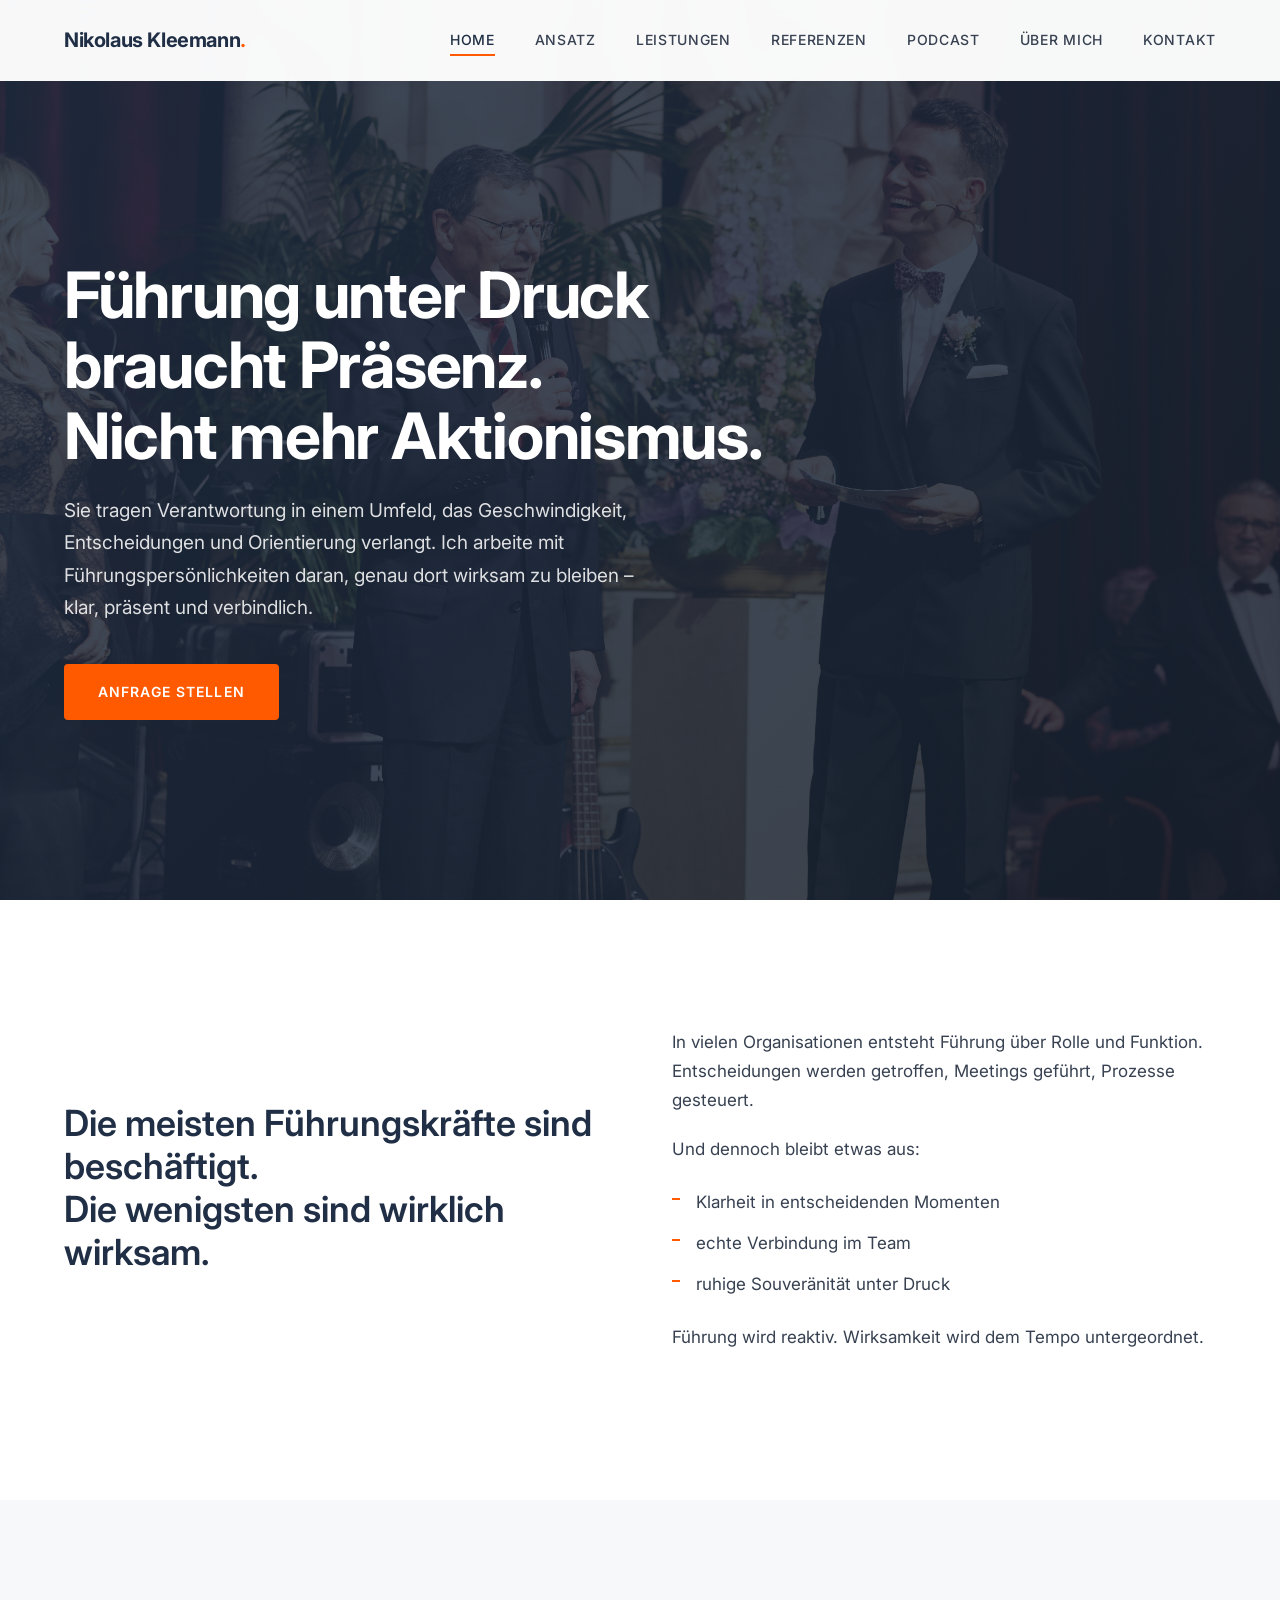
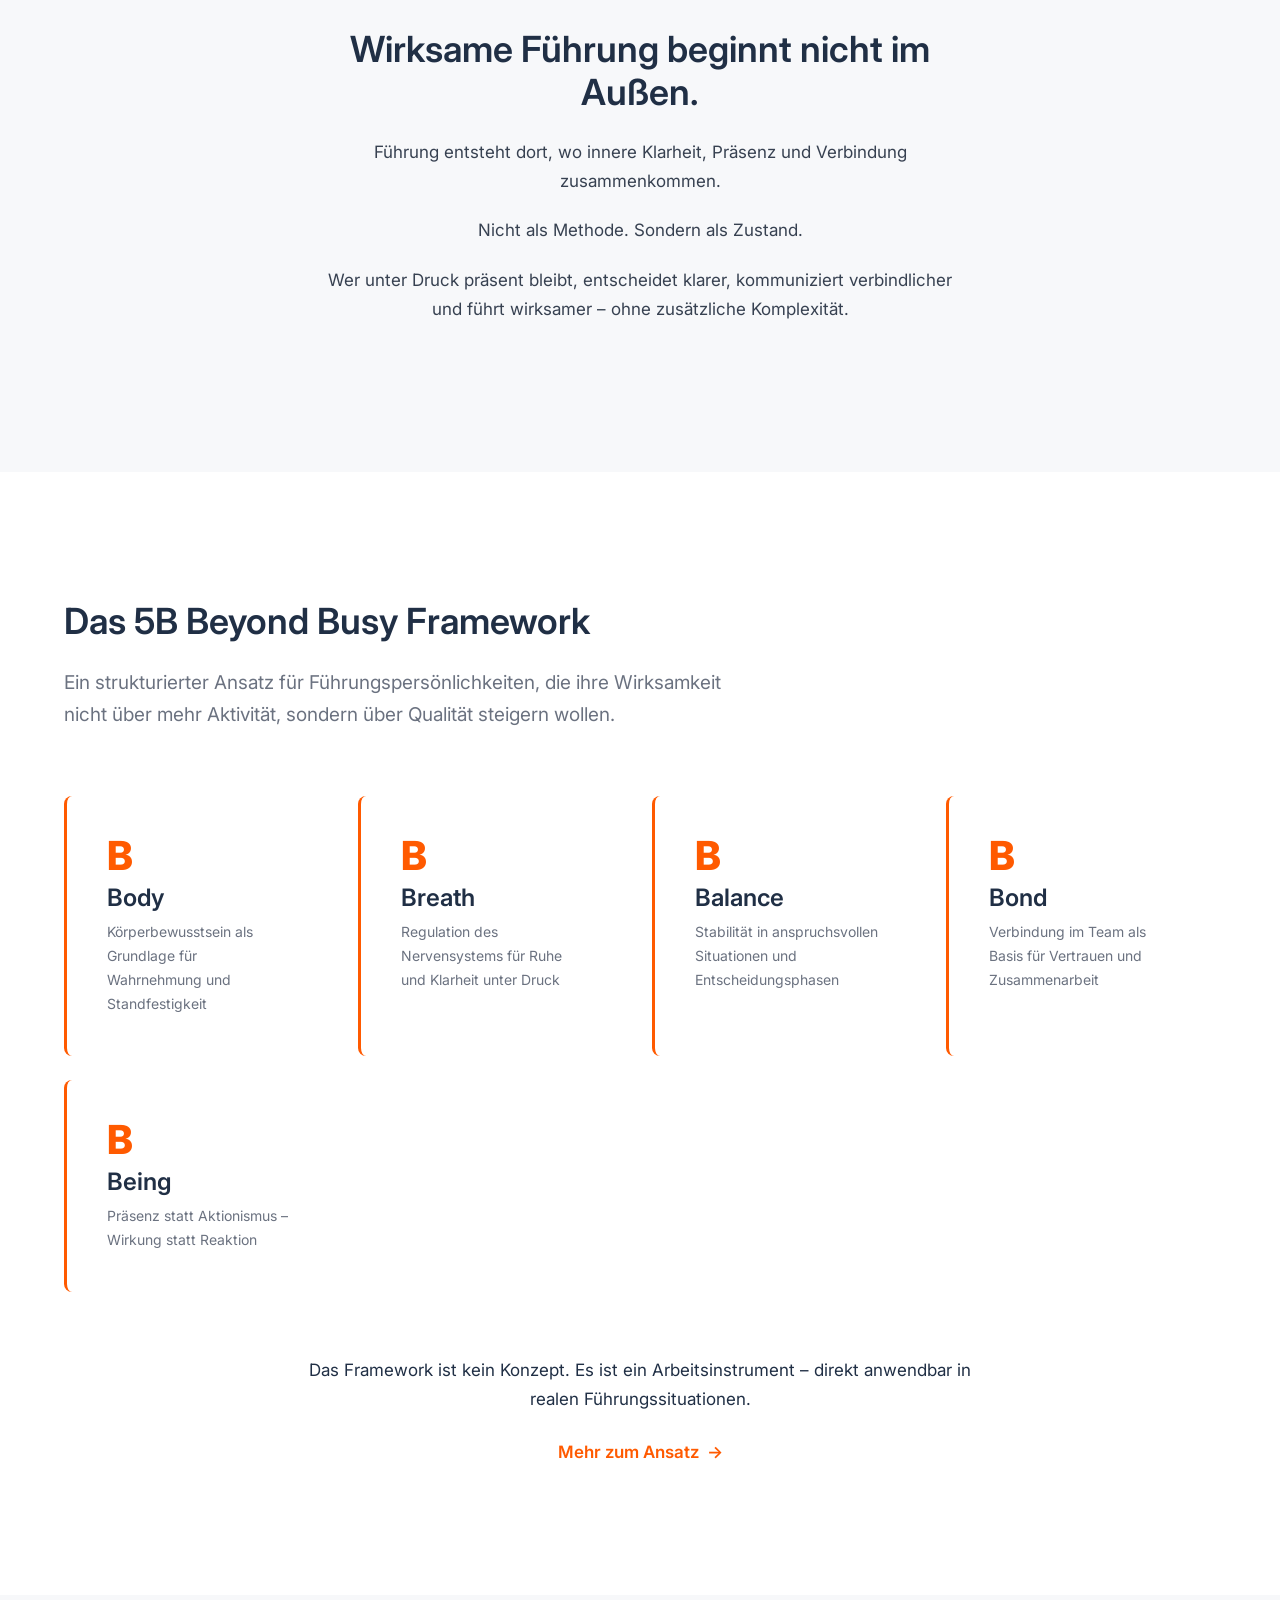
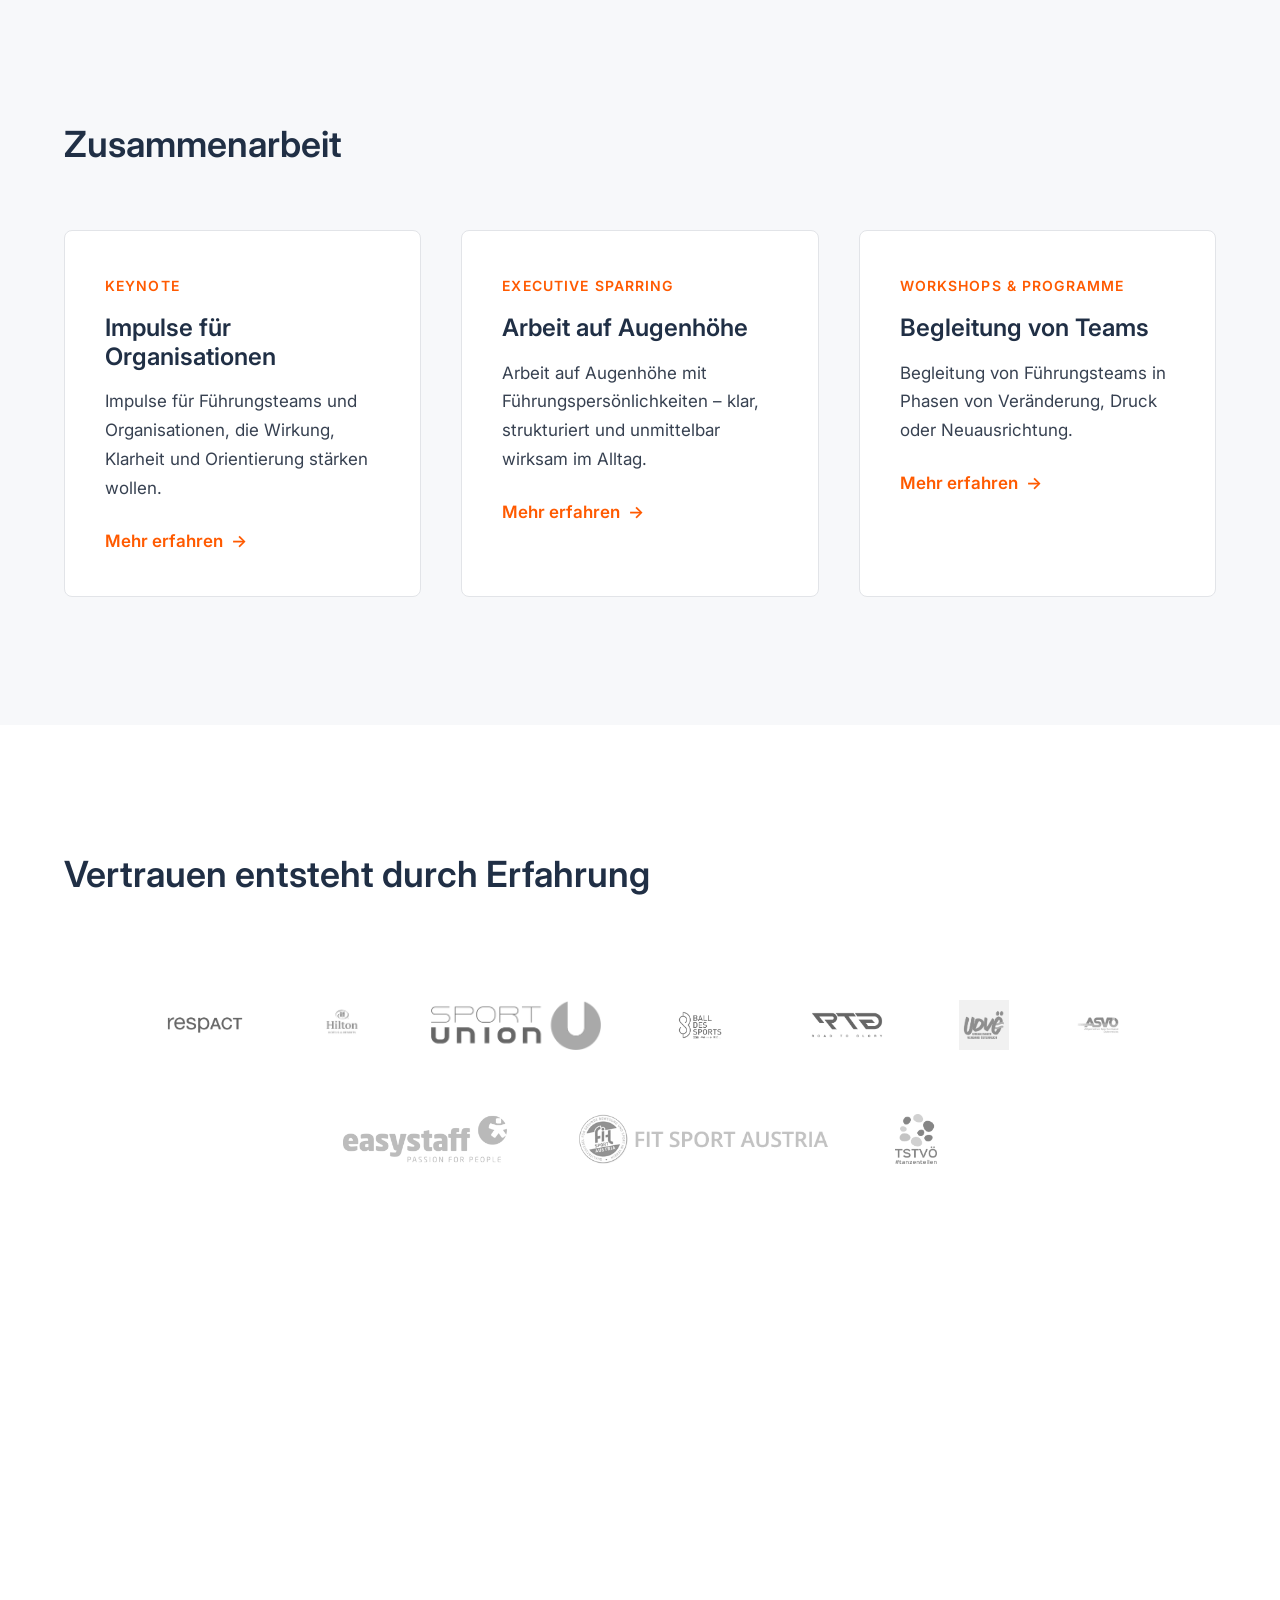
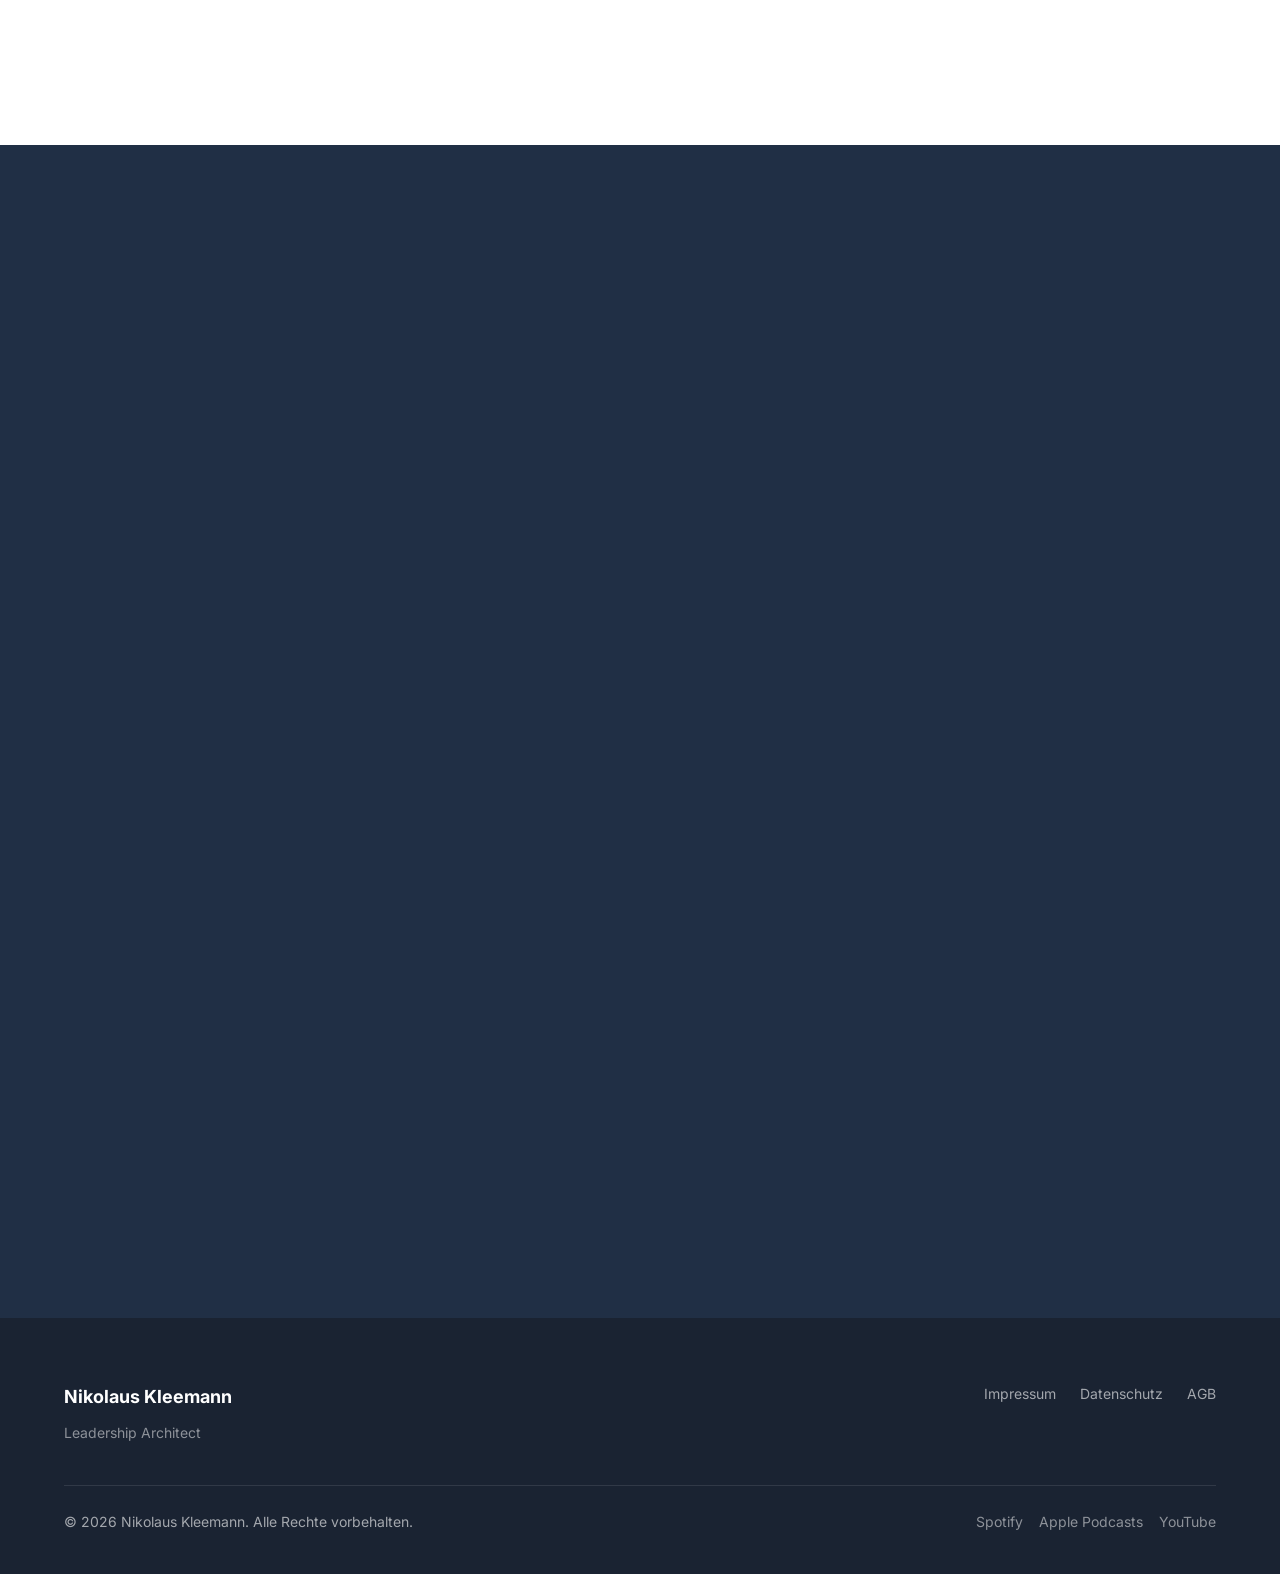
==== index.html @ 8e3efeae "Initial commit: Nikolaus Kleemann Leadership Architect website Static website with 10 pages: Home, A" ====
<!DOCTYPE html>
<html lang="de">
<head>
  <meta charset="UTF-8">
  <meta name="viewport" content="width=device-width, initial-scale=1.0">
  <title>Nikolaus Kleemann | Leadership Architect</title>
  <meta name="description" content="Führung unter Druck braucht Präsenz. Nikolaus Kleemann arbeitet mit Führungspersönlichkeiten an Klarheit, Präsenz und Verbindung.">
  <link rel="icon" type="image/png" href="img/favicon.png">
  <link rel="preconnect" href="https://fonts.googleapis.com">
  <link rel="preconnect" href="https://fonts.gstatic.com" crossorigin>
  <link href="https://fonts.googleapis.com/css2?family=Inter:wght@400;500;600;700;800&display=swap" rel="stylesheet">
  <link rel="stylesheet" href="css/style.css">
</head>
<body>

  <header class="site-header" id="header">
    <div class="header-inner">
      <a href="index.html" class="site-logo">Nikolaus Kleemann<span>.</span></a>
      <nav class="main-nav" id="mainNav">
        <a href="index.html" class="active">Home</a>
        <a href="pages/ansatz.html">Ansatz</a>
        <a href="pages/leistungen.html">Leistungen</a>
        <a href="pages/referenzen.html">Referenzen</a>
        <a href="pages/podcast.html">Podcast</a>
        <a href="pages/ueber-mich.html">Über mich</a>
        <a href="pages/kontakt.html">Kontakt</a>
      </nav>
      <button class="menu-toggle" id="menuToggle" aria-label="Menü">
        <span></span><span></span><span></span>
      </button>
    </div>
  </header>

  <!-- HERO -->
  <section class="hero hero--home" style="background: linear-gradient(135deg, #202f45 0%, #1a2332 100%); position: relative;">
    <div style="position: absolute; inset: 0; background: url('img/photos/speaker-1.jpg') center/cover no-repeat; opacity: 0.15;"></div>
    <div class="container" style="position: relative; z-index: 1;">
      <div class="hero__content fade-in">
        <h1 class="hero__headline">Führung unter Druck braucht Präsenz.<br>Nicht mehr Aktionismus.</h1>
        <p class="hero__subline">Sie tragen Verantwortung in einem Umfeld, das Geschwindigkeit, Entscheidungen und Orientierung verlangt. Ich arbeite mit Führungspersönlichkeiten daran, genau dort wirksam zu bleiben – klar, präsent und verbindlich.</p>
        <a href="pages/kontakt.html" class="btn btn--primary">Anfrage stellen</a>
      </div>
    </div>
  </section>

  <!-- REALITÄT VON FÜHRUNG -->
  <section class="section">
    <div class="container">
      <div class="two-col">
        <div class="fade-in">
          <h2 class="section__headline">Die meisten Führungskräfte sind beschäftigt.<br>Die wenigsten sind wirklich wirksam.</h2>
        </div>
        <div class="text-block fade-in">
          <p>In vielen Organisationen entsteht Führung über Rolle und Funktion. Entscheidungen werden getroffen, Meetings geführt, Prozesse gesteuert.</p>
          <p>Und dennoch bleibt etwas aus:</p>
          <ul class="highlight-list">
            <li>Klarheit in entscheidenden Momenten</li>
            <li>echte Verbindung im Team</li>
            <li>ruhige Souveränität unter Druck</li>
          </ul>
          <p>Führung wird reaktiv. Wirksamkeit wird dem Tempo untergeordnet.</p>
        </div>
      </div>
    </div>
  </section>

  <!-- PERSPEKTIVWECHSEL -->
  <section class="section section--light">
    <div class="container container--text" style="text-align: center;">
      <div class="fade-in">
        <h2 class="section__headline">Wirksame Führung beginnt nicht im Außen.</h2>
        <div class="text-block" style="margin: 0 auto;">
          <p>Führung entsteht dort, wo innere Klarheit, Präsenz und Verbindung zusammenkommen.</p>
          <p>Nicht als Methode. Sondern als Zustand.</p>
          <p>Wer unter Druck präsent bleibt, entscheidet klarer, kommuniziert verbindlicher und führt wirksamer – ohne zusätzliche Komplexität.</p>
        </div>
      </div>
    </div>
  </section>

  <!-- 5B FRAMEWORK -->
  <section class="section">
    <div class="container">
      <div class="section__header fade-in">
        <h2 class="section__headline">Das 5B Beyond Busy Framework</h2>
        <p class="section__subline">Ein strukturierter Ansatz für Führungspersönlichkeiten, die ihre Wirksamkeit nicht über mehr Aktivität, sondern über Qualität steigern wollen.</p>
      </div>
      <div class="framework-grid">
        <div class="framework-item fade-in">
          <div class="framework-item__letter">B</div>
          <h3 class="framework-item__title">Body</h3>
          <p class="framework-item__text">Körperbewusstsein als Grundlage für Wahrnehmung und Standfestigkeit</p>
        </div>
        <div class="framework-item fade-in">
          <div class="framework-item__letter">B</div>
          <h3 class="framework-item__title">Breath</h3>
          <p class="framework-item__text">Regulation des Nervensystems für Ruhe und Klarheit unter Druck</p>
        </div>
        <div class="framework-item fade-in">
          <div class="framework-item__letter">B</div>
          <h3 class="framework-item__title">Balance</h3>
          <p class="framework-item__text">Stabilität in anspruchsvollen Situationen und Entscheidungsphasen</p>
        </div>
        <div class="framework-item fade-in">
          <div class="framework-item__letter">B</div>
          <h3 class="framework-item__title">Bond</h3>
          <p class="framework-item__text">Verbindung im Team als Basis für Vertrauen und Zusammenarbeit</p>
        </div>
        <div class="framework-item fade-in">
          <div class="framework-item__letter">B</div>
          <h3 class="framework-item__title">Being</h3>
          <p class="framework-item__text">Präsenz statt Aktionismus – Wirkung statt Reaktion</p>
        </div>
      </div>
      <div class="fade-in" style="margin-top: var(--space-xl); text-align: center;">
        <p style="max-width: var(--max-width-text); margin: 0 auto var(--space-md);">Das Framework ist kein Konzept. Es ist ein Arbeitsinstrument – direkt anwendbar in realen Führungssituationen.</p>
        <a href="pages/ansatz.html" class="btn btn--text">Mehr zum Ansatz</a>
      </div>
    </div>
  </section>

  <!-- LEISTUNGEN -->
  <section class="section section--light">
    <div class="container">
      <div class="section__header fade-in">
        <h2 class="section__headline">Zusammenarbeit</h2>
      </div>
      <div class="card-grid">
        <div class="card fade-in">
          <span class="card__label">Keynote</span>
          <h3 class="card__title">Impulse für Organisationen</h3>
          <p class="card__text">Impulse für Führungsteams und Organisationen, die Wirkung, Klarheit und Orientierung stärken wollen.</p>
          <a href="pages/leistungen.html" class="btn btn--text">Mehr erfahren</a>
        </div>
        <div class="card fade-in">
          <span class="card__label">Executive Sparring</span>
          <h3 class="card__title">Arbeit auf Augenhöhe</h3>
          <p class="card__text">Arbeit auf Augenhöhe mit Führungspersönlichkeiten – klar, strukturiert und unmittelbar wirksam im Alltag.</p>
          <a href="pages/leistungen.html" class="btn btn--text">Mehr erfahren</a>
        </div>
        <div class="card fade-in">
          <span class="card__label">Workshops & Programme</span>
          <h3 class="card__title">Begleitung von Teams</h3>
          <p class="card__text">Begleitung von Führungsteams in Phasen von Veränderung, Druck oder Neuausrichtung.</p>
          <a href="pages/leistungen.html" class="btn btn--text">Mehr erfahren</a>
        </div>
      </div>
    </div>
  </section>

  <!-- REFERENZEN -->
  <section class="section">
    <div class="container">
      <div class="section__header fade-in">
        <h2 class="section__headline">Vertrauen entsteht durch Erfahrung</h2>
      </div>
      <div class="logo-grid fade-in" style="display: flex; flex-wrap: wrap; align-items: center; justify-content: center; gap: var(--space-xl); padding: var(--space-lg) 0;">
        <img src="img/logos/respact.png" alt="respACT" style="max-height: 50px; width: auto; filter: grayscale(100%) opacity(0.6); transition: all 0.3s ease;" onmouseover="this.style.filter='grayscale(0%) opacity(1)'" onmouseout="this.style.filter='grayscale(100%) opacity(0.6)'">
        <img src="img/logos/hilton.png" alt="Hilton Austria" style="max-height: 50px; width: auto; filter: grayscale(100%) opacity(0.6); transition: all 0.3s ease;" onmouseover="this.style.filter='grayscale(0%) opacity(1)'" onmouseout="this.style.filter='grayscale(100%) opacity(0.6)'">
        <img src="img/logos/sportunion.png" alt="Sportunion" style="max-height: 50px; width: auto; filter: grayscale(100%) opacity(0.6); transition: all 0.3s ease;" onmouseover="this.style.filter='grayscale(0%) opacity(1)'" onmouseout="this.style.filter='grayscale(100%) opacity(0.6)'">
        <img src="img/logos/balldessports.png" alt="Ball des Sports" style="max-height: 50px; width: auto; filter: grayscale(100%) opacity(0.6); transition: all 0.3s ease;" onmouseover="this.style.filter='grayscale(0%) opacity(1)'" onmouseout="this.style.filter='grayscale(100%) opacity(0.6)'">
        <img src="img/logos/rtg.png" alt="RTG" style="max-height: 50px; width: auto; filter: grayscale(100%) opacity(0.6); transition: all 0.3s ease;" onmouseover="this.style.filter='grayscale(0%) opacity(1)'" onmouseout="this.style.filter='grayscale(100%) opacity(0.6)'">
        <img src="img/logos/udvoe.png" alt="UDVÖ" style="max-height: 50px; width: auto; filter: grayscale(100%) opacity(0.6); transition: all 0.3s ease;" onmouseover="this.style.filter='grayscale(0%) opacity(1)'" onmouseout="this.style.filter='grayscale(100%) opacity(0.6)'">
        <img src="img/logos/asvoe.png" alt="ASVÖ" style="max-height: 50px; width: auto; filter: grayscale(100%) opacity(0.6); transition: all 0.3s ease;" onmouseover="this.style.filter='grayscale(0%) opacity(1)'" onmouseout="this.style.filter='grayscale(100%) opacity(0.6)'">
        <img src="img/logos/easystaff.png" alt="easystaff" style="max-height: 50px; width: auto; filter: grayscale(100%) opacity(0.6); transition: all 0.3s ease;" onmouseover="this.style.filter='grayscale(0%) opacity(1)'" onmouseout="this.style.filter='grayscale(100%) opacity(0.6)'">
        <img src="img/logos/fitsportaustria.png" alt="Fit Sport Austria" style="max-height: 50px; width: auto; filter: grayscale(100%) opacity(0.6); transition: all 0.3s ease;" onmouseover="this.style.filter='grayscale(0%) opacity(1)'" onmouseout="this.style.filter='grayscale(100%) opacity(0.6)'">
        <img src="img/logos/tstvoe.png" alt="TSTVÖ" style="max-height: 50px; width: auto; filter: grayscale(100%) opacity(0.6); transition: all 0.3s ease;" onmouseover="this.style.filter='grayscale(0%) opacity(1)'" onmouseout="this.style.filter='grayscale(100%) opacity(0.6)'">
      </div>
      <div class="testimonial fade-in" style="margin-top: var(--space-xl);">
        <p class="testimonial__quote">&bdquo;Hoch energetisierend, unterhaltsam und inhaltliche Tiefe in einem.&ldquo;</p>
        <p class="testimonial__author">Anna Horvath</p>
        <p class="testimonial__role">CEO, Austria's Young and Wild Event FlexCo</p>
      </div>
      <div style="text-align: center;" class="fade-in">
        <a href="pages/referenzen.html" class="btn btn--text">Alle Referenzen ansehen</a>
      </div>
    </div>
  </section>

  <!-- PODCAST -->
  <section class="section section--dark">
    <div class="container">
      <div class="two-col">
        <div class="fade-in">
          <h2 class="section__headline">Beyond Busy</h2>
          <div class="text-block">
            <p>Ein Podcast über Führung in anspruchsvollen Situationen.</p>
            <p>Über Klarheit unter Druck. Über Präsenz statt Reaktion. Und darüber, was Führung wirksam macht, wenn es darauf ankommt.</p>
          </div>
          <div class="btn-group">
            <a href="pages/podcast.html" class="btn btn--outline">Podcast anhören</a>
          </div>
        </div>
        <div class="fade-in">
          <div class="podcast-embed">
            <iframe style="border-radius:12px" src="https://open.spotify.com/embed/show/2nxd81wS1pFxsLzvrIv1yI?utm_source=generator&theme=0" width="100%" height="352" allowfullscreen allow="autoplay; clipboard-write; encrypted-media; fullscreen; picture-in-picture" loading="lazy"></iframe>
          </div>
        </div>
      </div>
    </div>
  </section>

  <!-- CTA -->
  <section class="cta-section">
    <div class="container fade-in">
      <h2>Lassen Sie uns sprechen.</h2>
      <p>Wenn Sie das Gefühl haben, dass Führung in Ihrem Umfeld mehr Klarheit, Präsenz und Verbindung braucht, dann lassen Sie uns in den Austausch gehen.</p>
      <div class="btn-group" style="justify-content: center;">
        <a href="pages/kontakt.html" class="btn btn--primary">Anfrage stellen</a>
        <a href="pages/kontakt.html" class="btn btn--outline">Erstgespräch vereinbaren</a>
      </div>
    </div>
  </section>

  <footer class="site-footer">
    <div class="container">
      <div class="footer-inner">
        <div>
          <div class="footer__brand">Nikolaus Kleemann</div>
          <p class="footer__tagline">Leadership Architect</p>
        </div>
        <div class="footer__links">
          <a href="pages/impressum.html">Impressum</a>
          <a href="pages/datenschutz.html">Datenschutz</a>
          <a href="pages/agb.html">AGB</a>
        </div>
      </div>
      <div class="footer__bottom">
        <span>&copy; 2026 Nikolaus Kleemann. Alle Rechte vorbehalten.</span>
        <div class="footer__social">
          <a href="https://open.spotify.com/show/2nxd81wS1pFxsLzvrIv1yI" target="_blank" rel="noopener">Spotify</a>
          <a href="https://podcasts.apple.com/at/podcast/beyond-busy/id1655949628" target="_blank" rel="noopener">Apple Podcasts</a>
          <a href="https://www.youtube.com/@beyondbusy.podcast" target="_blank" rel="noopener">YouTube</a>
        </div>
      </div>
    </div>
  </footer>

  <script src="js/main.js"></script>
</body>
</html>
---- css/style.css ----
/* =============================================
   NIKOLAUS KLEEMANN - Leadership Architect
   Design System & Global Styles
   ============================================= */

/* CSS Custom Properties */
:root {
  --color-primary: #202f45;
  --color-accent: #ff5a00;
  --color-white: #ffffff;
  --color-light: #f7f8fa;
  --color-gray-100: #f0f1f3;
  --color-gray-200: #e2e4e8;
  --color-gray-300: #c8ccd3;
  --color-gray-500: #6b7280;
  --color-gray-700: #374151;
  --color-dark: #1a2332;

  --font-primary: 'Inter', -apple-system, BlinkMacSystemFont, 'Segoe UI', sans-serif;
  --font-heading: 'Inter', -apple-system, BlinkMacSystemFont, 'Segoe UI', sans-serif;

  --fs-hero: clamp(2.5rem, 5vw, 4rem);
  --fs-h1: clamp(2rem, 4vw, 3rem);
  --fs-h2: clamp(1.5rem, 3vw, 2.25rem);
  --fs-h3: clamp(1.25rem, 2vw, 1.5rem);
  --fs-body: 1.0625rem;
  --fs-body-lg: 1.1875rem;
  --fs-small: 0.875rem;

  --lh-heading: 1.2;
  --lh-body: 1.7;

  --space-xs: 0.5rem;
  --space-sm: 1rem;
  --space-md: 1.5rem;
  --space-lg: 2.5rem;
  --space-xl: 4rem;
  --space-2xl: 6rem;
  --space-3xl: 8rem;

  --max-width: 1200px;
  --max-width-narrow: 800px;
  --max-width-text: 680px;

  --radius-sm: 4px;
  --radius-md: 8px;
  --radius-lg: 16px;

  --shadow-sm: 0 1px 3px rgba(32, 47, 69, 0.08);
  --shadow-md: 0 4px 12px rgba(32, 47, 69, 0.1);
  --shadow-lg: 0 8px 30px rgba(32, 47, 69, 0.12);

  --transition: 0.3s ease;
}

/* Reset */
*, *::before, *::after {
  margin: 0;
  padding: 0;
  box-sizing: border-box;
}

html {
  scroll-behavior: smooth;
  -webkit-font-smoothing: antialiased;
  -moz-osx-font-smoothing: grayscale;
}

body {
  font-family: var(--font-primary);
  font-size: var(--fs-body);
  line-height: var(--lh-body);
  color: var(--color-primary);
  background-color: var(--color-white);
  overflow-x: hidden;
}

img {
  max-width: 100%;
  height: auto;
  display: block;
}

a {
  color: inherit;
  text-decoration: none;
}

ul, ol {
  list-style: none;
}

/* Typography */
h1, h2, h3, h4, h5, h6 {
  font-family: var(--font-heading);
  font-weight: 600;
  line-height: var(--lh-heading);
  color: var(--color-primary);
}

h1 { font-size: var(--fs-h1); }
h2 { font-size: var(--fs-h2); }
h3 { font-size: var(--fs-h3); }

p {
  margin-bottom: 1em;
}

p:last-child {
  margin-bottom: 0;
}

/* Layout */
.container {
  width: 100%;
  max-width: var(--max-width);
  margin: 0 auto;
  padding: 0 var(--space-md);
}

.container--narrow {
  max-width: var(--max-width-narrow);
}

.container--text {
  max-width: var(--max-width-text);
}

/* =============================================
   HEADER & NAVIGATION
   ============================================= */
.site-header {
  position: fixed;
  top: 0;
  left: 0;
  right: 0;
  z-index: 1000;
  background: rgba(255, 255, 255, 0.97);
  backdrop-filter: blur(10px);
  -webkit-backdrop-filter: blur(10px);
  border-bottom: 1px solid transparent;
  transition: var(--transition);
}

.site-header.scrolled {
  border-bottom-color: var(--color-gray-200);
  box-shadow: var(--shadow-sm);
}

.header-inner {
  display: flex;
  align-items: center;
  justify-content: space-between;
  height: 80px;
  max-width: var(--max-width);
  margin: 0 auto;
  padding: 0 var(--space-md);
}

.site-logo {
  font-size: 1.25rem;
  font-weight: 700;
  color: var(--color-primary);
  letter-spacing: -0.02em;
}

.site-logo span {
  color: var(--color-accent);
}

.main-nav {
  display: flex;
  align-items: center;
  gap: var(--space-lg);
}

.main-nav a {
  font-size: var(--fs-small);
  font-weight: 500;
  color: var(--color-gray-700);
  text-transform: uppercase;
  letter-spacing: 0.05em;
  transition: color var(--transition);
  position: relative;
}

.main-nav a::after {
  content: '';
  position: absolute;
  bottom: -4px;
  left: 0;
  width: 0;
  height: 2px;
  background: var(--color-accent);
  transition: width var(--transition);
}

.main-nav a:hover,
.main-nav a.active {
  color: var(--color-primary);
}

.main-nav a:hover::after,
.main-nav a.active::after {
  width: 100%;
}

/* Mobile Menu Toggle */
.menu-toggle {
  display: none;
  flex-direction: column;
  gap: 5px;
  background: none;
  border: none;
  cursor: pointer;
  padding: 4px;
}

.menu-toggle span {
  display: block;
  width: 24px;
  height: 2px;
  background: var(--color-primary);
  transition: var(--transition);
}

.menu-toggle.active span:nth-child(1) {
  transform: rotate(45deg) translate(5px, 5px);
}

.menu-toggle.active span:nth-child(2) {
  opacity: 0;
}

.menu-toggle.active span:nth-child(3) {
  transform: rotate(-45deg) translate(5px, -5px);
}

/* =============================================
   HERO SECTIONS
   ============================================= */
.hero {
  min-height: 90vh;
  display: flex;
  align-items: center;
  padding: calc(80px + var(--space-3xl)) 0 var(--space-3xl);
  position: relative;
  overflow: hidden;
}

.hero--home {
  min-height: 100vh;
  background: var(--color-primary);
  color: var(--color-white);
}

.hero--home h1,
.hero--home h2,
.hero--home p {
  color: var(--color-white);
}

.hero--subpage {
  min-height: 60vh;
  background: var(--color-light);
}

.hero__content {
  max-width: var(--max-width-narrow);
}

.hero__headline {
  font-size: var(--fs-hero);
  font-weight: 700;
  line-height: 1.1;
  margin-bottom: var(--space-md);
  letter-spacing: -0.02em;
}

.hero__subline {
  font-size: var(--fs-body-lg);
  line-height: var(--lh-body);
  opacity: 0.85;
  margin-bottom: var(--space-lg);
  max-width: 600px;
}

/* =============================================
   BUTTONS
   ============================================= */
.btn {
  display: inline-flex;
  align-items: center;
  gap: 0.5rem;
  padding: 0.875rem 2rem;
  font-family: var(--font-primary);
  font-size: var(--fs-small);
  font-weight: 600;
  text-transform: uppercase;
  letter-spacing: 0.08em;
  border: 2px solid transparent;
  border-radius: var(--radius-sm);
  cursor: pointer;
  transition: all var(--transition);
  text-decoration: none;
}

.btn--primary {
  background: var(--color-accent);
  color: var(--color-white);
  border-color: var(--color-accent);
}

.btn--primary:hover {
  background: #e65100;
  border-color: #e65100;
  transform: translateY(-2px);
  box-shadow: 0 4px 15px rgba(255, 90, 0, 0.3);
}

.btn--outline {
  background: transparent;
  color: var(--color-white);
  border-color: var(--color-white);
}

.btn--outline:hover {
  background: var(--color-white);
  color: var(--color-primary);
}

.btn--outline-dark {
  background: transparent;
  color: var(--color-primary);
  border-color: var(--color-primary);
}

.btn--outline-dark:hover {
  background: var(--color-primary);
  color: var(--color-white);
}

.btn--text {
  background: none;
  border: none;
  padding: 0;
  color: var(--color-accent);
  font-weight: 600;
  text-transform: none;
  letter-spacing: 0;
  font-size: var(--fs-body);
}

.btn--text:hover {
  color: #e65100;
}

.btn--text::after {
  content: ' \2192';
  transition: transform var(--transition);
}

.btn--text:hover::after {
  transform: translateX(4px);
}

.btn-group {
  display: flex;
  flex-wrap: wrap;
  gap: var(--space-sm);
  margin-top: var(--space-lg);
}

/* =============================================
   SECTIONS
   ============================================= */
.section {
  padding: var(--space-3xl) 0;
}

.section--light {
  background: var(--color-light);
}

.section--dark {
  background: var(--color-primary);
  color: var(--color-white);
}

.section--dark h2,
.section--dark h3,
.section--dark p {
  color: var(--color-white);
}

.section__header {
  margin-bottom: var(--space-xl);
}

.section__headline {
  font-size: var(--fs-h2);
  margin-bottom: var(--space-md);
}

.section__subline {
  font-size: var(--fs-body-lg);
  color: var(--color-gray-500);
  max-width: var(--max-width-text);
}

.section--dark .section__subline {
  color: rgba(255, 255, 255, 0.7);
}

/* =============================================
   CONTENT BLOCKS
   ============================================= */
.text-block {
  max-width: var(--max-width-text);
}

.text-block p {
  color: var(--color-gray-700);
  margin-bottom: 1.2em;
}

.section--dark .text-block p {
  color: rgba(255, 255, 255, 0.8);
}

.highlight-list {
  margin: var(--space-md) 0;
}

.highlight-list li {
  position: relative;
  padding-left: 1.5rem;
  margin-bottom: 0.75rem;
  color: var(--color-gray-700);
}

.section--dark .highlight-list li {
  color: rgba(255, 255, 255, 0.8);
}

.highlight-list li::before {
  content: '';
  position: absolute;
  left: 0;
  top: 0.6em;
  width: 8px;
  height: 2px;
  background: var(--color-accent);
}

/* =============================================
   CARDS
   ============================================= */
.card-grid {
  display: grid;
  grid-template-columns: repeat(auto-fit, minmax(300px, 1fr));
  gap: var(--space-lg);
}

.card {
  background: var(--color-white);
  padding: var(--space-lg);
  border-radius: var(--radius-md);
  border: 1px solid var(--color-gray-200);
  transition: all var(--transition);
}

.card:hover {
  transform: translateY(-4px);
  box-shadow: var(--shadow-lg);
  border-color: transparent;
}

.card__label {
  display: inline-block;
  font-size: var(--fs-small);
  font-weight: 600;
  text-transform: uppercase;
  letter-spacing: 0.08em;
  color: var(--color-accent);
  margin-bottom: var(--space-sm);
}

.card__title {
  font-size: var(--fs-h3);
  margin-bottom: var(--space-sm);
}

.card__text {
  color: var(--color-gray-700);
  margin-bottom: var(--space-md);
}

/* =============================================
   5B FRAMEWORK
   ============================================= */
.framework-grid {
  display: grid;
  grid-template-columns: repeat(auto-fit, minmax(220px, 1fr));
  gap: var(--space-md);
  margin-top: var(--space-xl);
}

.framework-item {
  padding: var(--space-lg);
  background: var(--color-white);
  border-radius: var(--radius-md);
  border-left: 3px solid var(--color-accent);
  transition: all var(--transition);
}

.framework-item:hover {
  transform: translateY(-2px);
  box-shadow: var(--shadow-md);
}

.framework-item__letter {
  font-size: 2.5rem;
  font-weight: 800;
  color: var(--color-accent);
  line-height: 1;
  margin-bottom: var(--space-xs);
}

.framework-item__title {
  font-size: var(--fs-h3);
  margin-bottom: var(--space-xs);
}

.framework-item__text {
  font-size: var(--fs-small);
  color: var(--color-gray-500);
}

/* =============================================
   TESTIMONIALS
   ============================================= */
.testimonial {
  background: var(--color-white);
  padding: var(--space-xl);
  border-radius: var(--radius-md);
  border: 1px solid var(--color-gray-200);
  margin-bottom: var(--space-lg);
  position: relative;
}

.testimonial::before {
  content: '\201E';
  position: absolute;
  top: var(--space-md);
  left: var(--space-lg);
  font-size: 4rem;
  line-height: 1;
  color: var(--color-accent);
  opacity: 0.3;
}

.testimonial__quote {
  font-size: var(--fs-body-lg);
  font-style: italic;
  color: var(--color-gray-700);
  margin-bottom: var(--space-md);
  padding-top: var(--space-md);
}

.testimonial__author {
  font-weight: 600;
  color: var(--color-primary);
}

.testimonial__role {
  font-size: var(--fs-small);
  color: var(--color-gray-500);
}

/* =============================================
   LOGO GRID
   ============================================= */
.logo-grid {
  display: flex;
  flex-wrap: wrap;
  align-items: center;
  justify-content: center;
  gap: var(--space-xl);
  padding: var(--space-lg) 0;
}

.logo-grid__item {
  font-size: var(--fs-small);
  font-weight: 600;
  color: var(--color-gray-500);
  text-transform: uppercase;
  letter-spacing: 0.05em;
  padding: var(--space-sm) var(--space-md);
  border: 1px solid var(--color-gray-200);
  border-radius: var(--radius-sm);
  transition: all var(--transition);
}

.logo-grid__item:hover {
  border-color: var(--color-accent);
  color: var(--color-primary);
}

/* =============================================
   CONTACT FORM
   ============================================= */
.form {
  max-width: 600px;
}

.form__group {
  margin-bottom: var(--space-md);
}

.form__label {
  display: block;
  font-size: var(--fs-small);
  font-weight: 600;
  text-transform: uppercase;
  letter-spacing: 0.05em;
  margin-bottom: var(--space-xs);
  color: var(--color-primary);
}

.form__input,
.form__select,
.form__textarea {
  width: 100%;
  padding: 0.875rem 1rem;
  font-family: var(--font-primary);
  font-size: var(--fs-body);
  color: var(--color-primary);
  background: var(--color-white);
  border: 1px solid var(--color-gray-300);
  border-radius: var(--radius-sm);
  transition: border-color var(--transition);
}

.form__input:focus,
.form__select:focus,
.form__textarea:focus {
  outline: none;
  border-color: var(--color-accent);
  box-shadow: 0 0 0 3px rgba(255, 90, 0, 0.1);
}

.form__textarea {
  min-height: 150px;
  resize: vertical;
}

/* =============================================
   FOOTER
   ============================================= */
.site-footer {
  background: var(--color-dark);
  color: rgba(255, 255, 255, 0.6);
  padding: var(--space-xl) 0 var(--space-lg);
}

.footer-inner {
  display: flex;
  justify-content: space-between;
  align-items: flex-start;
  flex-wrap: wrap;
  gap: var(--space-lg);
  margin-bottom: var(--space-lg);
}

.footer__brand {
  font-size: 1.125rem;
  font-weight: 700;
  color: var(--color-white);
  margin-bottom: var(--space-xs);
}

.footer__tagline {
  font-size: var(--fs-small);
  color: rgba(255, 255, 255, 0.5);
}

.footer__links {
  display: flex;
  gap: var(--space-md);
}

.footer__links a {
  font-size: var(--fs-small);
  color: rgba(255, 255, 255, 0.6);
  transition: color var(--transition);
}

.footer__links a:hover {
  color: var(--color-white);
}

.footer__bottom {
  border-top: 1px solid rgba(255, 255, 255, 0.1);
  padding-top: var(--space-md);
  display: flex;
  justify-content: space-between;
  align-items: center;
  flex-wrap: wrap;
  gap: var(--space-sm);
  font-size: var(--fs-small);
}

.footer__social {
  display: flex;
  gap: var(--space-sm);
}

.footer__social a {
  color: rgba(255, 255, 255, 0.5);
  transition: color var(--transition);
}

.footer__social a:hover {
  color: var(--color-accent);
}

/* =============================================
   CTA SECTION
   ============================================= */
.cta-section {
  background: var(--color-primary);
  color: var(--color-white);
  padding: var(--space-3xl) 0;
  text-align: center;
}

.cta-section h2 {
  color: var(--color-white);
  margin-bottom: var(--space-md);
}

.cta-section p {
  color: rgba(255, 255, 255, 0.8);
  max-width: var(--max-width-text);
  margin: 0 auto var(--space-lg);
}

/* =============================================
   LEGAL PAGES
   ============================================= */
.legal-content {
  padding: calc(80px + var(--space-xl)) 0 var(--space-3xl);
  max-width: var(--max-width-narrow);
  margin: 0 auto;
}

.legal-content h1 {
  margin-bottom: var(--space-lg);
}

.legal-content h2 {
  font-size: var(--fs-h3);
  margin-top: var(--space-xl);
  margin-bottom: var(--space-sm);
}

.legal-content p,
.legal-content li {
  color: var(--color-gray-700);
}

/* =============================================
   TWO COLUMN LAYOUT
   ============================================= */
.two-col {
  display: grid;
  grid-template-columns: 1fr 1fr;
  gap: var(--space-xl);
  align-items: center;
}

.two-col--reverse {
  direction: rtl;
}

.two-col--reverse > * {
  direction: ltr;
}

/* =============================================
   DETAIL SECTIONS (Ansatz / Framework details)
   ============================================= */
.detail-block {
  padding: var(--space-xl) 0;
  border-bottom: 1px solid var(--color-gray-200);
}

.detail-block:last-child {
  border-bottom: none;
}

.detail-block__label {
  display: inline-block;
  font-size: var(--fs-small);
  font-weight: 700;
  text-transform: uppercase;
  letter-spacing: 0.1em;
  color: var(--color-accent);
  margin-bottom: var(--space-sm);
}

/* =============================================
   PODCAST EMBED
   ============================================= */
.podcast-embed {
  margin: var(--space-lg) 0;
  border-radius: var(--radius-md);
  overflow: hidden;
}

.podcast-embed iframe {
  width: 100%;
  border: none;
}

.episode-grid {
  display: grid;
  grid-template-columns: repeat(auto-fit, minmax(280px, 1fr));
  gap: var(--space-md);
  margin-top: var(--space-lg);
}

.episode-card {
  display: flex;
  align-items: center;
  gap: var(--space-sm);
  padding: var(--space-md);
  background: var(--color-white);
  border: 1px solid var(--color-gray-200);
  border-radius: var(--radius-md);
  transition: all var(--transition);
}

.episode-card:hover {
  border-color: var(--color-accent);
  box-shadow: var(--shadow-sm);
}

.episode-card__date {
  font-size: var(--fs-small);
  color: var(--color-gray-500);
  white-space: nowrap;
}

.episode-card__title {
  font-weight: 600;
  font-size: var(--fs-small);
}

/* =============================================
   MINI CASES
   ============================================= */
.case-card {
  background: var(--color-white);
  border: 1px solid var(--color-gray-200);
  border-radius: var(--radius-md);
  padding: var(--space-xl);
  margin-bottom: var(--space-lg);
}

.case-card__label {
  font-size: var(--fs-small);
  font-weight: 700;
  text-transform: uppercase;
  letter-spacing: 0.08em;
  color: var(--color-accent);
  margin-bottom: var(--space-md);
}

.case-card__row {
  margin-bottom: var(--space-md);
}

.case-card__row-title {
  font-weight: 600;
  font-size: var(--fs-small);
  text-transform: uppercase;
  letter-spacing: 0.05em;
  color: var(--color-gray-500);
  margin-bottom: var(--space-xs);
}

/* =============================================
   ANIMATIONS
   ============================================= */
.fade-in {
  opacity: 0;
  transform: translateY(20px);
  transition: opacity 0.6s ease, transform 0.6s ease;
}

.fade-in.visible {
  opacity: 1;
  transform: translateY(0);
}

/* =============================================
   RESPONSIVE
   ============================================= */
@media (max-width: 1024px) {
  .two-col {
    grid-template-columns: 1fr;
    gap: var(--space-lg);
  }
}

@media (max-width: 768px) {
  .menu-toggle {
    display: flex;
  }

  .main-nav {
    position: fixed;
    top: 80px;
    left: 0;
    right: 0;
    bottom: 0;
    background: var(--color-white);
    flex-direction: column;
    align-items: center;
    justify-content: center;
    gap: var(--space-lg);
    transform: translateX(100%);
    transition: transform var(--transition);
  }

  .main-nav.open {
    transform: translateX(0);
  }

  .main-nav a {
    font-size: 1.25rem;
  }

  .hero {
    min-height: 70vh;
    padding: calc(80px + var(--space-xl)) 0 var(--space-xl);
  }

  .hero--home {
    min-height: 90vh;
  }

  .hero__headline {
    font-size: clamp(2rem, 6vw, 3rem);
  }

  .section {
    padding: var(--space-2xl) 0;
  }

  .card-grid {
    grid-template-columns: 1fr;
  }

  .framework-grid {
    grid-template-columns: 1fr;
  }

  .footer-inner {
    flex-direction: column;
  }

  .footer__bottom {
    flex-direction: column;
    text-align: center;
  }

  .btn-group {
    flex-direction: column;
  }

  .btn-group .btn {
    text-align: center;
    justify-content: center;
  }
}

@media (max-width: 480px) {
  .header-inner {
    height: 64px;
  }

  .main-nav {
    top: 64px;
  }

  .logo-grid {
    gap: var(--space-md);
  }
}
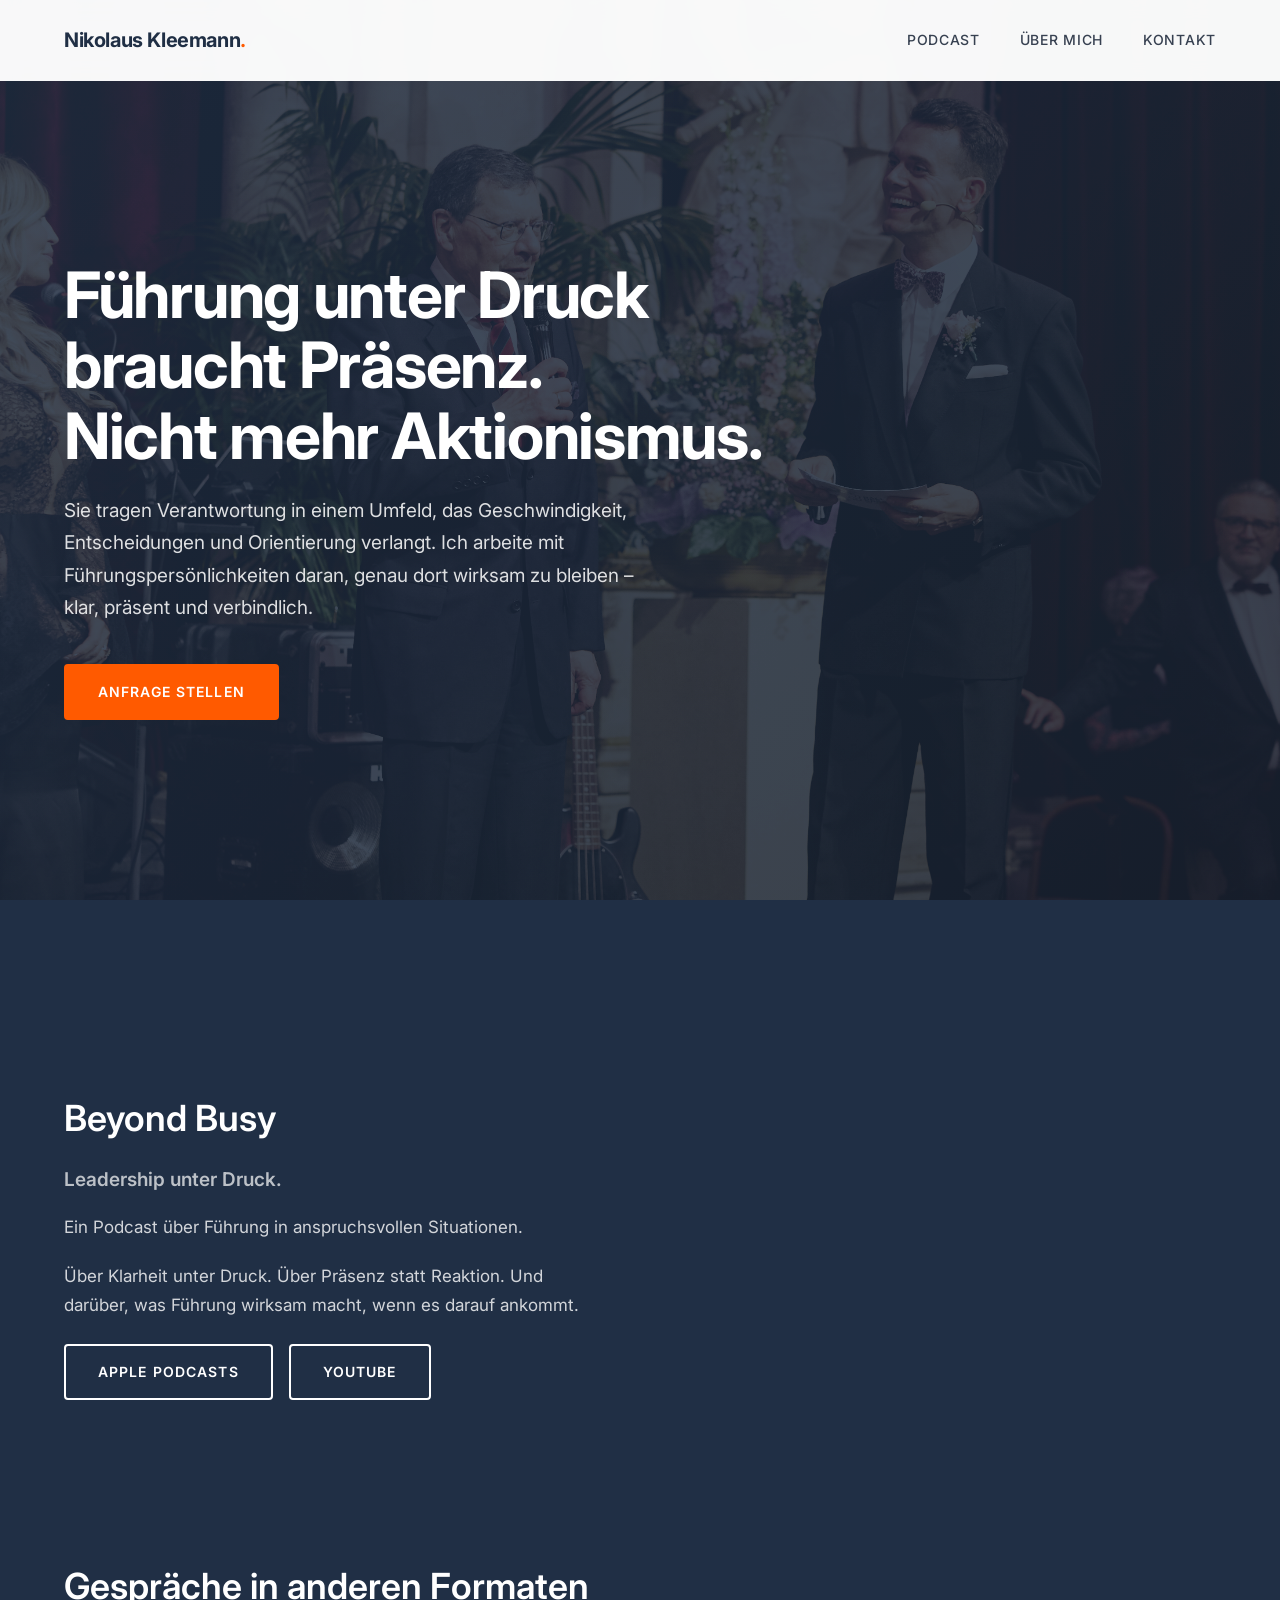
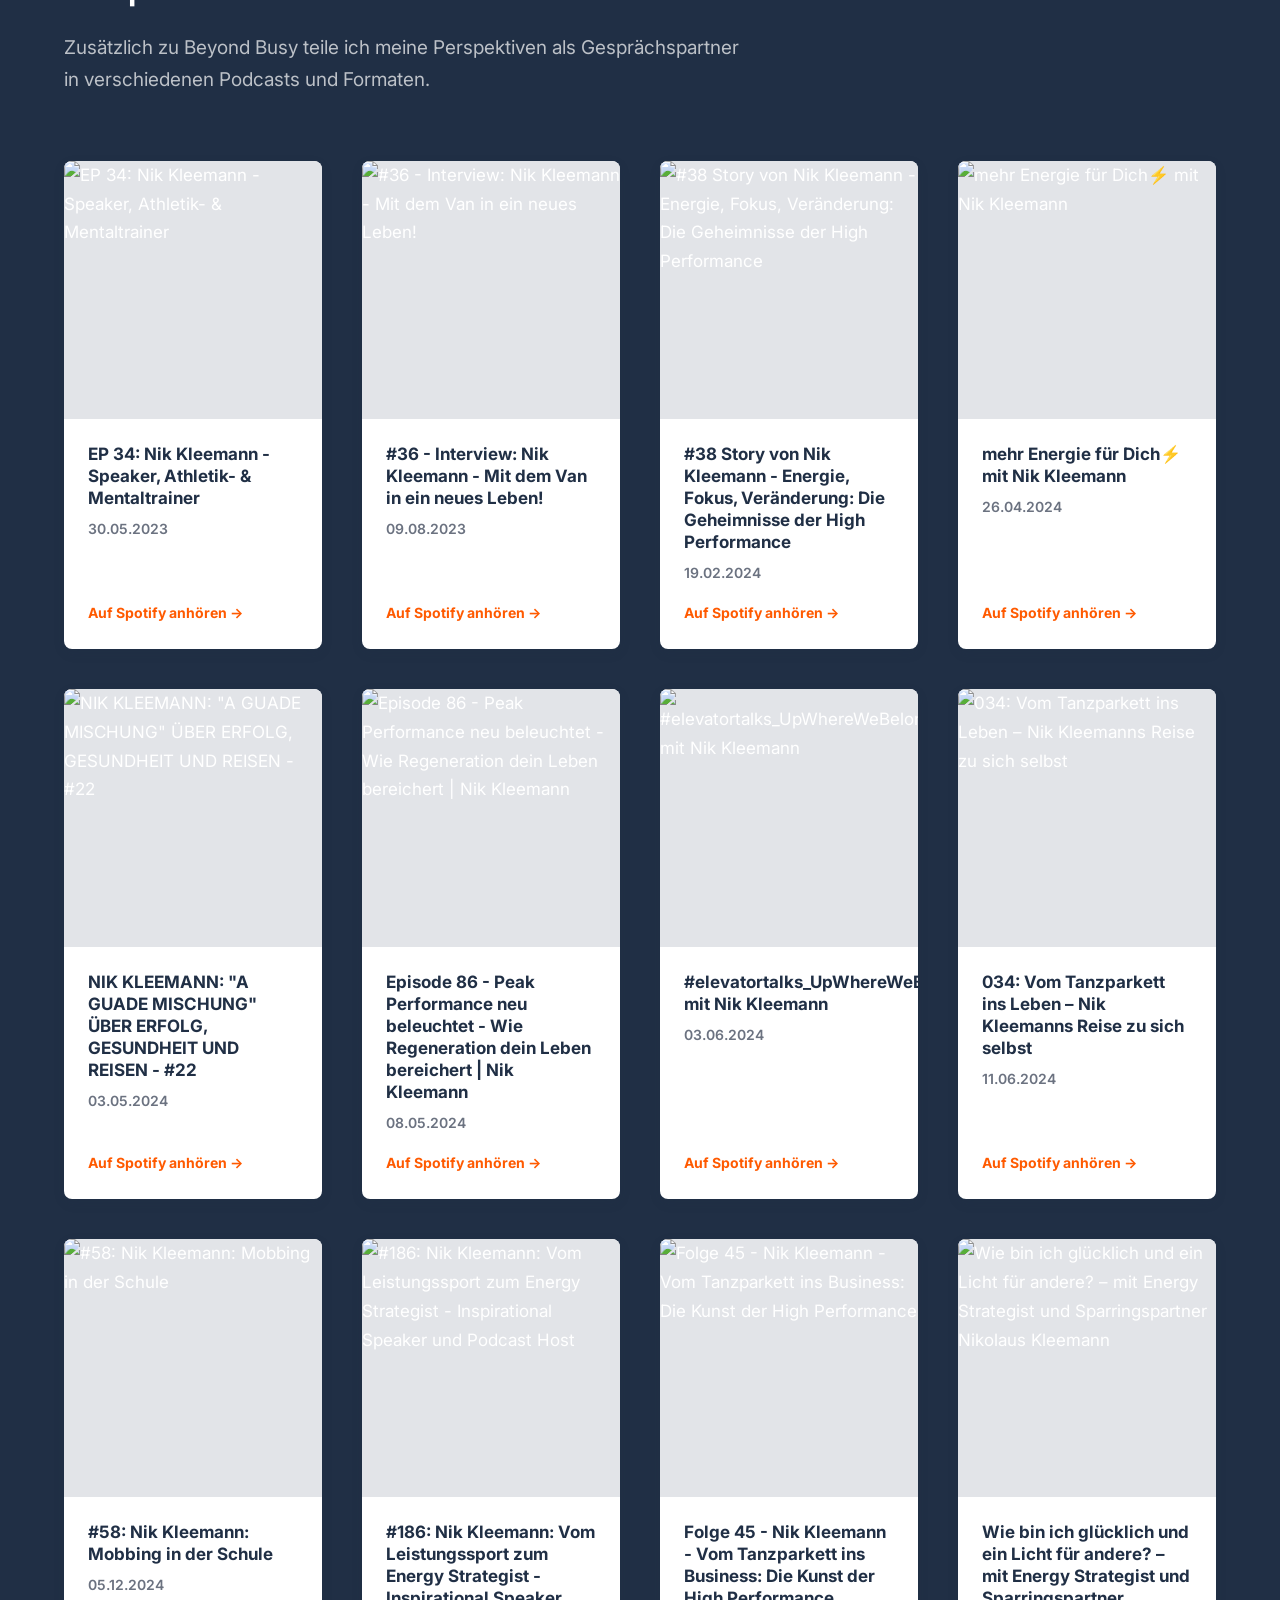
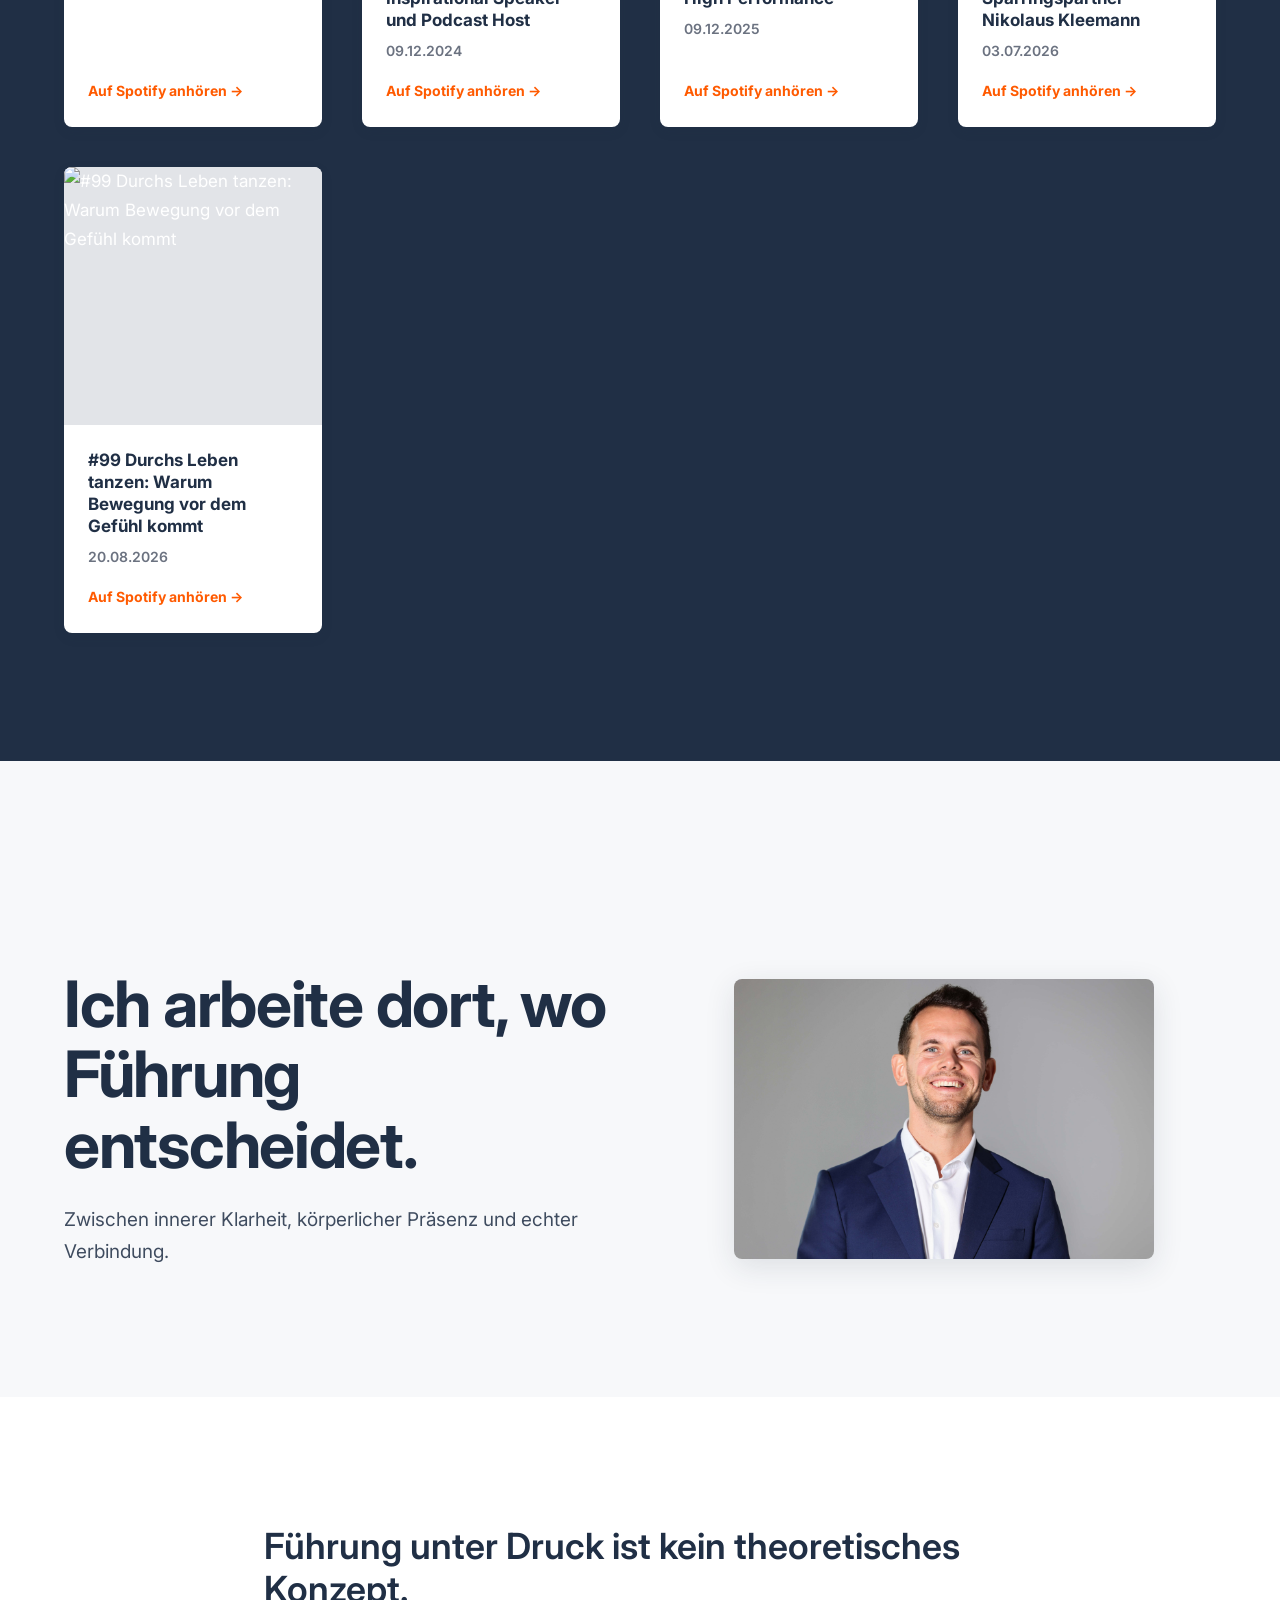
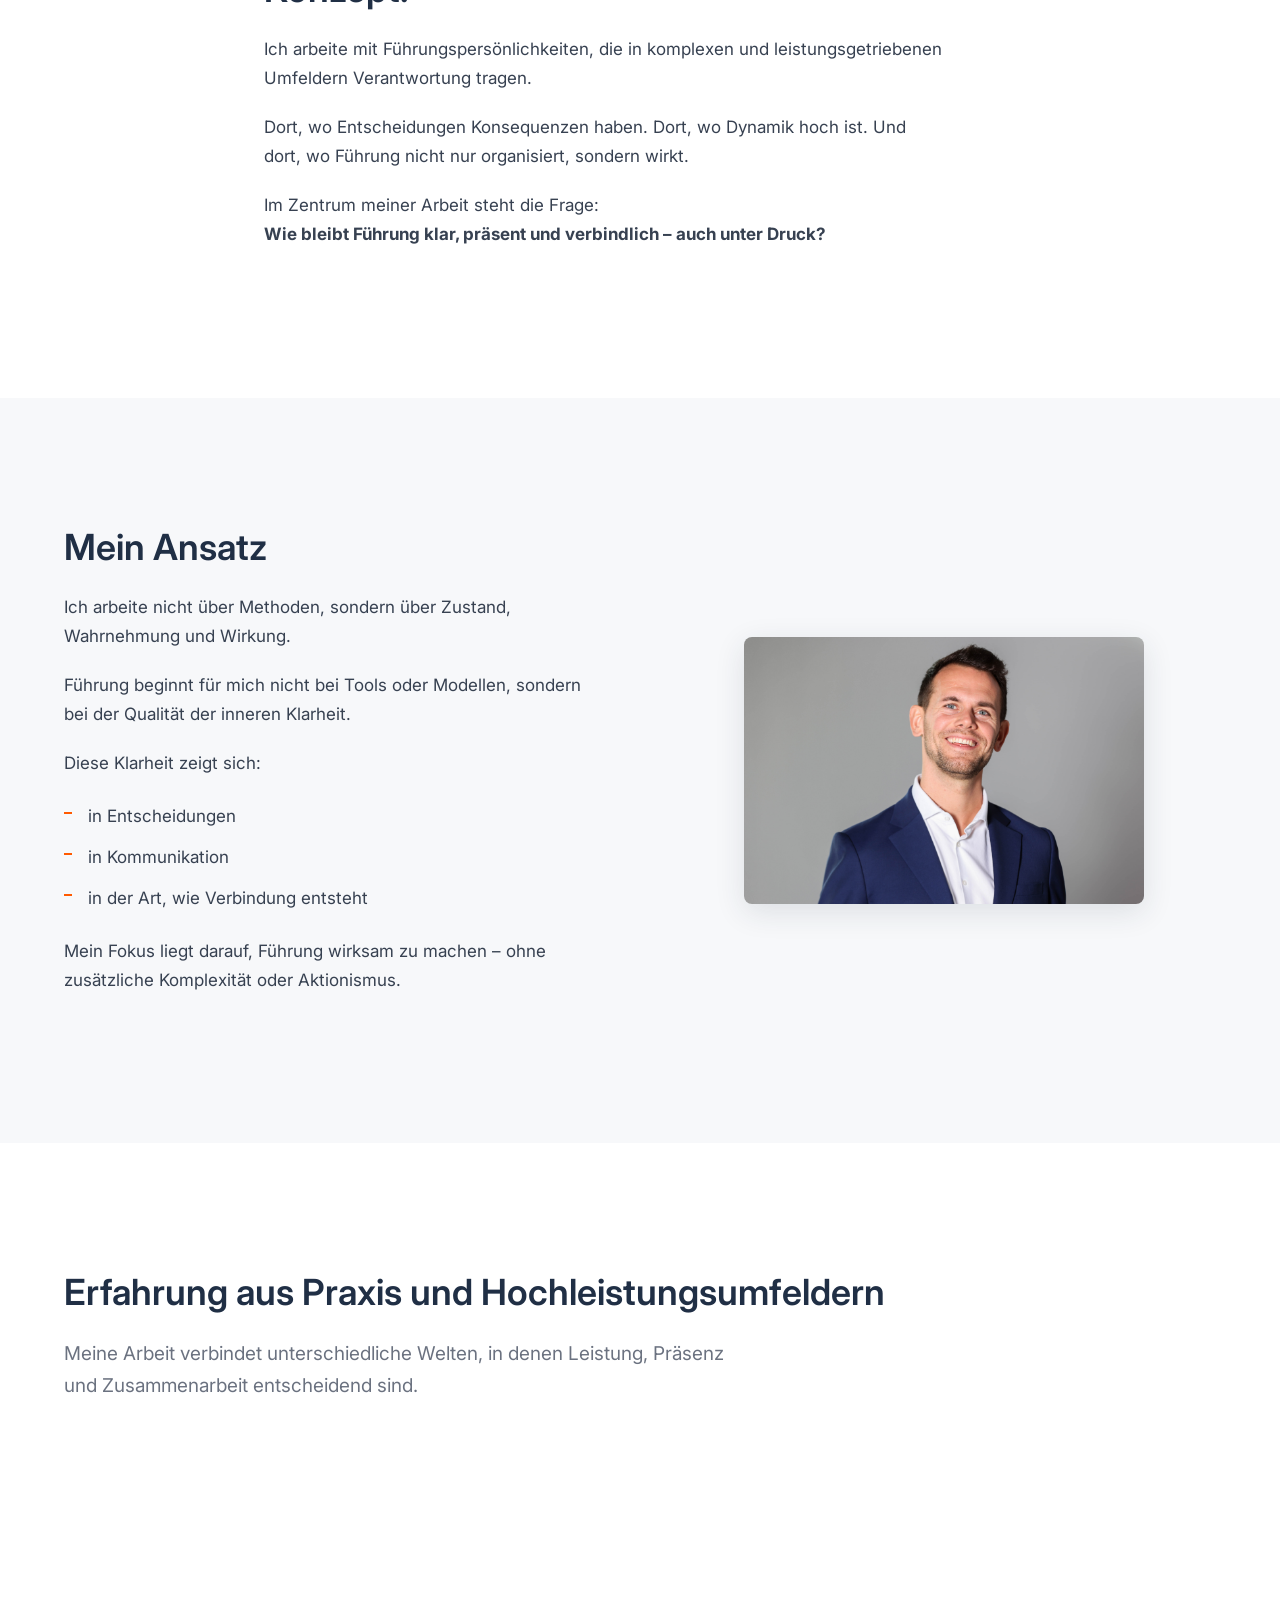
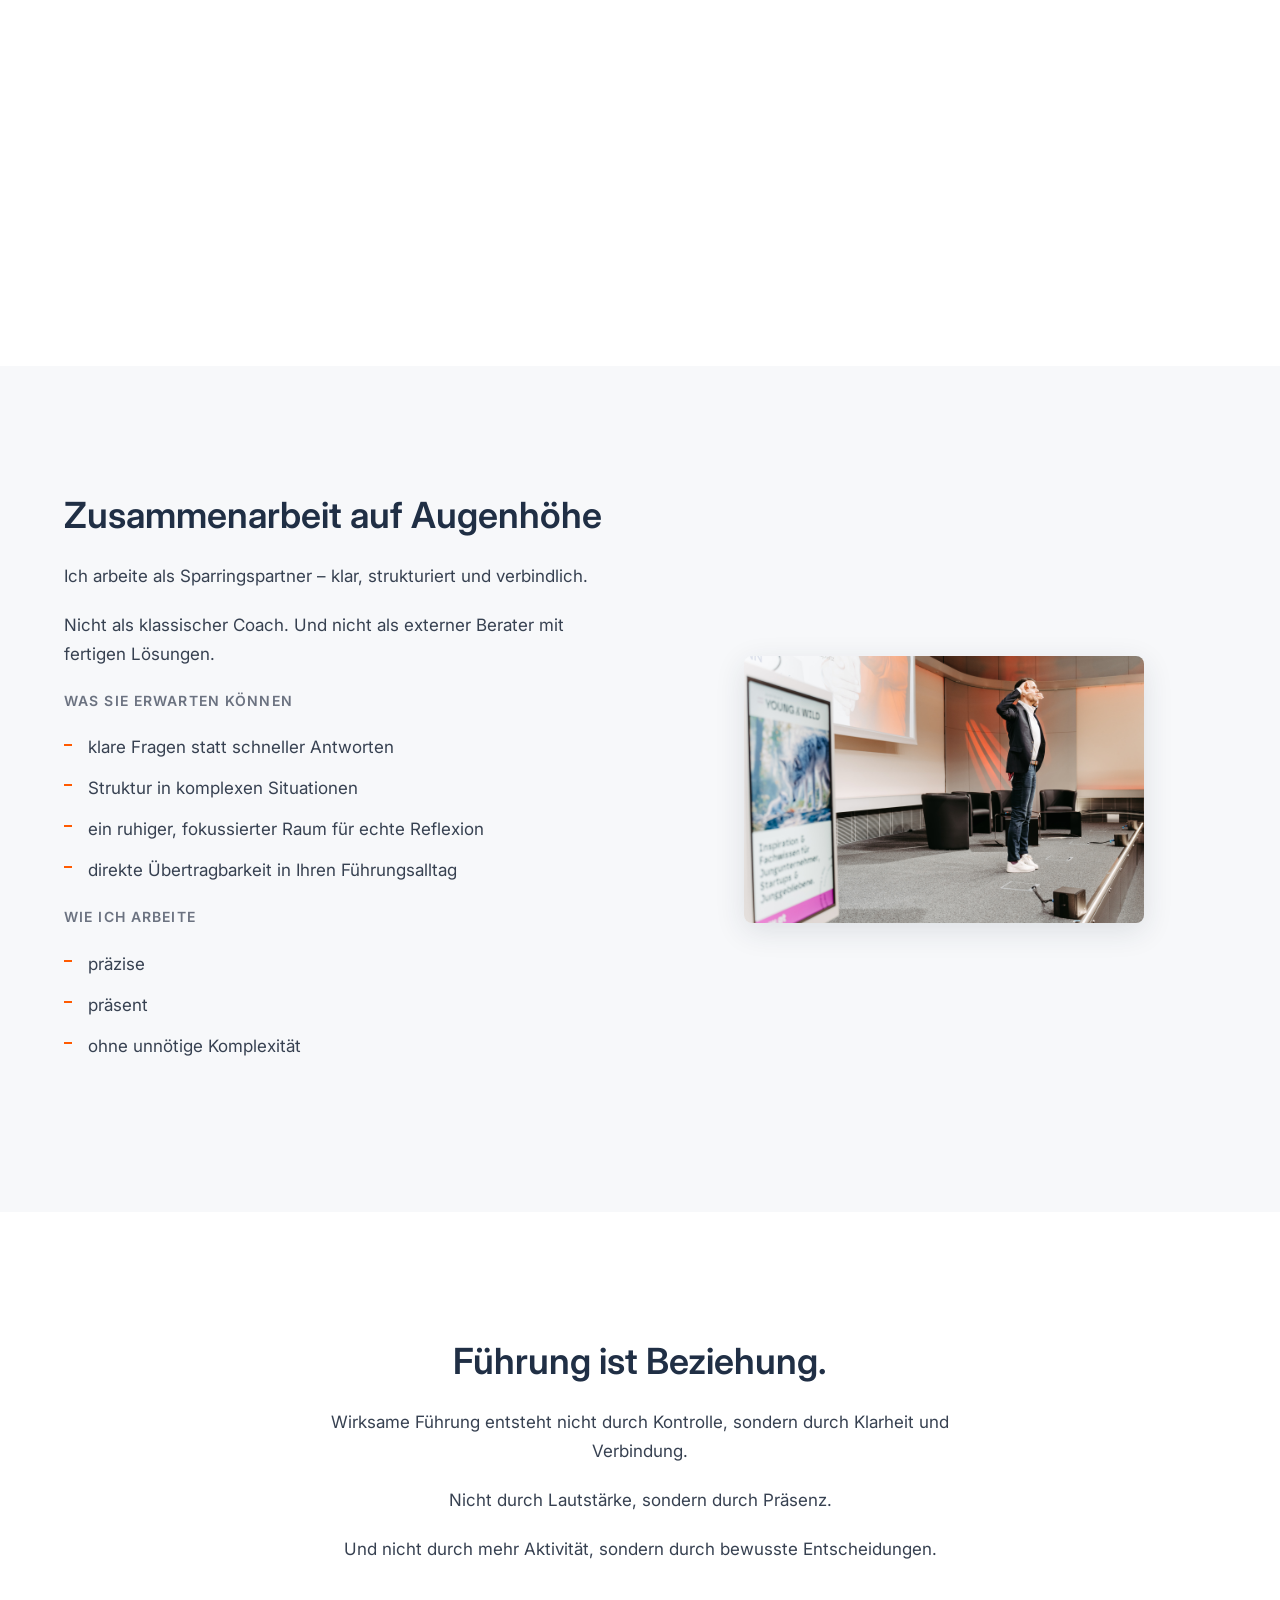
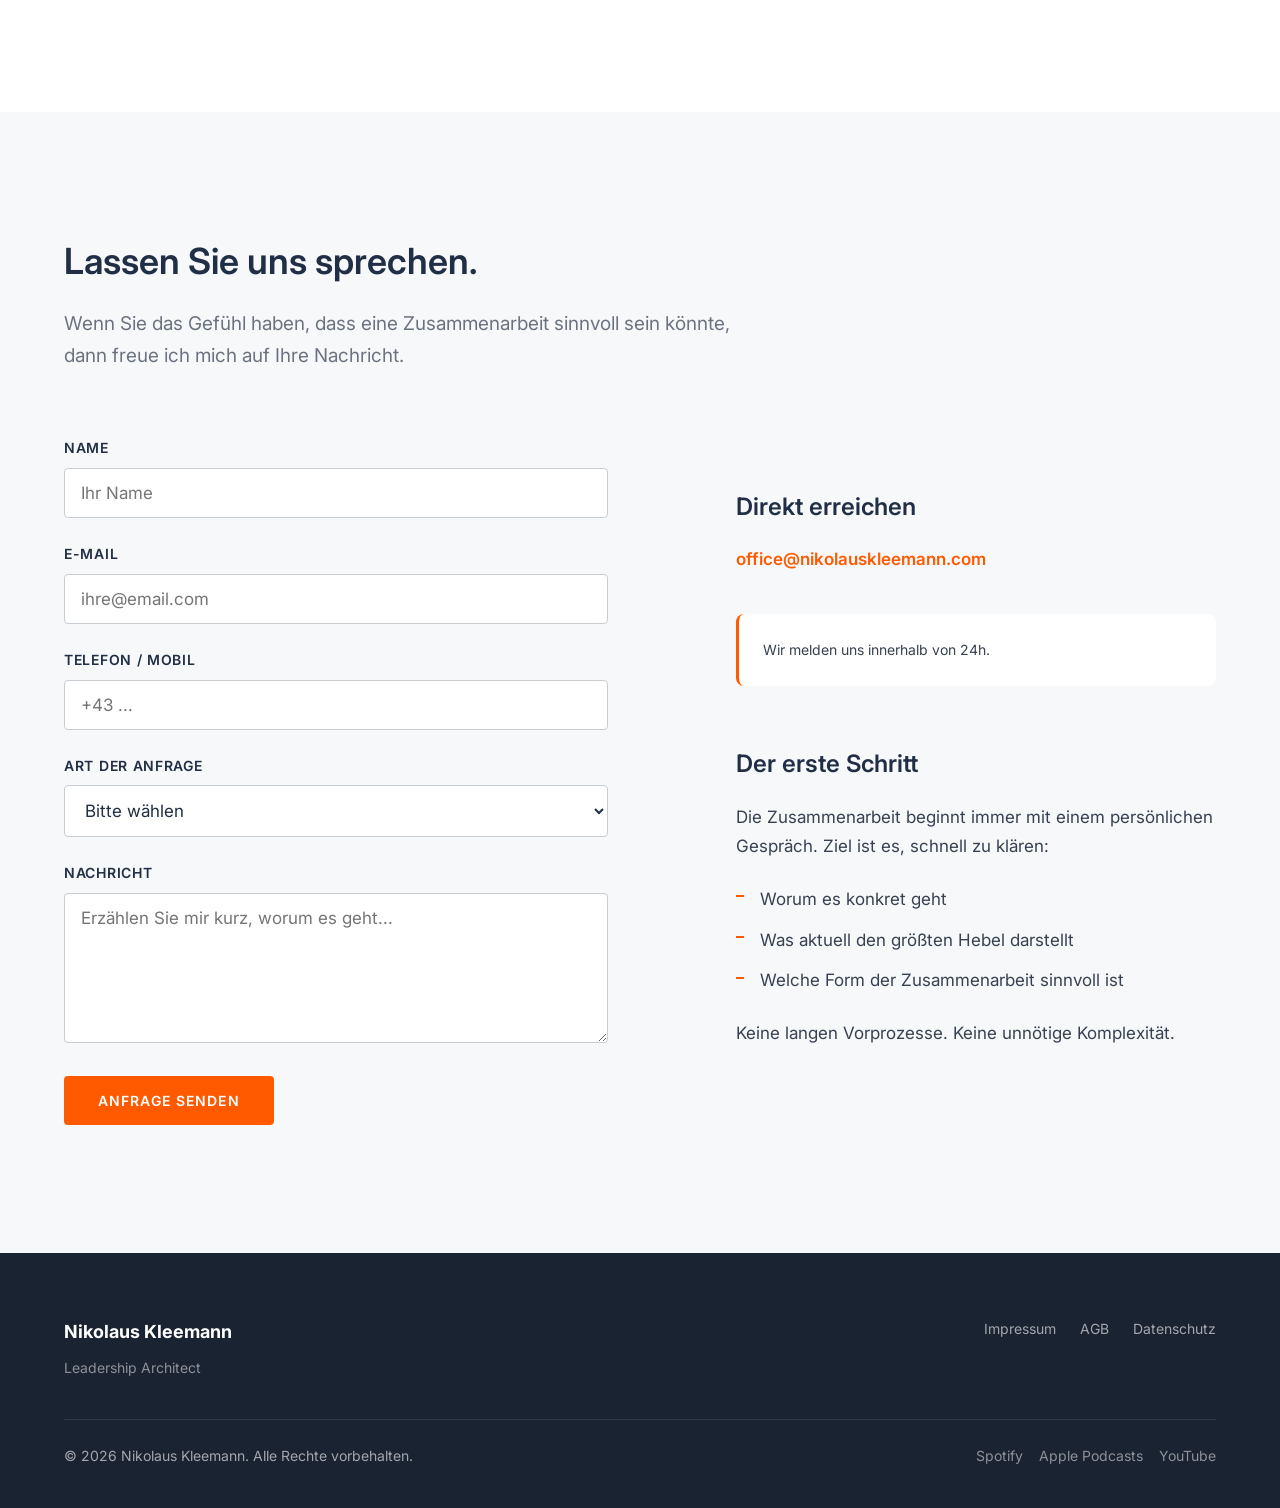
==== commit 0299ad78: "Add files via upload Interims-Startseite mit Podcast-Galerie" ====
--- a/index.html
+++ b/index.html
@@ -4,12 +4,26 @@
   <meta charset="UTF-8">
   <meta name="viewport" content="width=device-width, initial-scale=1.0">
   <title>Nikolaus Kleemann | Leadership Architect</title>
-  <meta name="description" content="Führung unter Druck braucht Präsenz. Nikolaus Kleemann arbeitet mit Führungspersönlichkeiten an Klarheit, Präsenz und Verbindung.">
+  <meta name="description" content="Führung unter Druck braucht Präsenz. Nikolaus Kleemann arbeitet mit Führungspersönlichkeiten an Klarheit, Präsenz und Verbindung. Podcast Beyond Busy.">
   <link rel="icon" type="image/png" href="img/favicon.png">
   <link rel="preconnect" href="https://fonts.googleapis.com">
   <link rel="preconnect" href="https://fonts.gstatic.com" crossorigin>
   <link href="https://fonts.googleapis.com/css2?family=Inter:wght@400;500;600;700;800&display=swap" rel="stylesheet">
   <link rel="stylesheet" href="css/style.css">
+  <style>
+    /* Interim one-pager: Ankersprünge unter den fixierten Header setzen */
+    section[id] { scroll-margin-top: 90px; }
+
+    /* Podcast Gastauftritte – Cover-Karten */
+    .pod-grid { display: grid; grid-template-columns: repeat(auto-fill, minmax(230px, 1fr)); gap: var(--space-lg); }
+    .pod-card { display: flex; flex-direction: column; background: var(--color-white); border-radius: var(--radius-md); overflow: hidden; box-shadow: var(--shadow-md); text-decoration: none; transition: transform .3s ease, box-shadow .3s ease; }
+    .pod-card:hover { transform: translateY(-4px); box-shadow: var(--shadow-lg); }
+    .pod-card__cover { width: 100%; aspect-ratio: 1 / 1; object-fit: cover; display: block; background: var(--color-gray-200); }
+    .pod-card__body { display: flex; flex-direction: column; gap: var(--space-xs); padding: var(--space-md); flex: 1; }
+    .pod-card__title { font-size: var(--fs-body); font-weight: 700; line-height: 1.3; color: var(--color-primary); }
+    .pod-card__date { font-size: var(--fs-small); font-weight: 600; color: var(--color-gray-500); }
+    .pod-card__link { margin-top: auto; padding-top: var(--space-xs); font-size: var(--fs-small); font-weight: 700; color: var(--color-accent); }
+  </style>
 </head>
 <body>
 
@@ -17,13 +31,9 @@
     <div class="header-inner">
       <a href="index.html" class="site-logo">Nikolaus Kleemann<span>.</span></a>
       <nav class="main-nav" id="mainNav">
-        <a href="index.html" class="active">Home</a>
-        <a href="pages/ansatz.html">Ansatz</a>
-        <a href="pages/leistungen.html">Leistungen</a>
-        <a href="pages/referenzen.html">Referenzen</a>
-        <a href="pages/podcast.html">Podcast</a>
-        <a href="pages/ueber-mich.html">Über mich</a>
-        <a href="pages/kontakt.html">Kontakt</a>
+        <a href="#podcast">Podcast</a>
+        <a href="#ueber-mich">Über mich</a>
+        <a href="#kontakt">Kontakt</a>
       </nav>
       <button class="menu-toggle" id="menuToggle" aria-label="Menü">
         <span></span><span></span><span></span>
@@ -38,157 +48,25 @@
       <div class="hero__content fade-in">
         <h1 class="hero__headline">Führung unter Druck braucht Präsenz.<br>Nicht mehr Aktionismus.</h1>
         <p class="hero__subline">Sie tragen Verantwortung in einem Umfeld, das Geschwindigkeit, Entscheidungen und Orientierung verlangt. Ich arbeite mit Führungspersönlichkeiten daran, genau dort wirksam zu bleiben – klar, präsent und verbindlich.</p>
-        <a href="pages/kontakt.html" class="btn btn--primary">Anfrage stellen</a>
-      </div>
-    </div>
-  </section>
-
-  <!-- REALITÄT VON FÜHRUNG -->
-  <section class="section">
+        <a href="#kontakt" class="btn btn--primary">Anfrage stellen</a>
+      </div>
+    </div>
+  </section>
+
+  <!-- PODCAST -->
+  <section class="section section--dark" id="podcast">
     <div class="container">
       <div class="two-col">
         <div class="fade-in">
-          <h2 class="section__headline">Die meisten Führungskräfte sind beschäftigt.<br>Die wenigsten sind wirklich wirksam.</h2>
-        </div>
-        <div class="text-block fade-in">
-          <p>In vielen Organisationen entsteht Führung über Rolle und Funktion. Entscheidungen werden getroffen, Meetings geführt, Prozesse gesteuert.</p>
-          <p>Und dennoch bleibt etwas aus:</p>
-          <ul class="highlight-list">
-            <li>Klarheit in entscheidenden Momenten</li>
-            <li>echte Verbindung im Team</li>
-            <li>ruhige Souveränität unter Druck</li>
-          </ul>
-          <p>Führung wird reaktiv. Wirksamkeit wird dem Tempo untergeordnet.</p>
-        </div>
-      </div>
-    </div>
-  </section>
-
-  <!-- PERSPEKTIVWECHSEL -->
-  <section class="section section--light">
-    <div class="container container--text" style="text-align: center;">
-      <div class="fade-in">
-        <h2 class="section__headline">Wirksame Führung beginnt nicht im Außen.</h2>
-        <div class="text-block" style="margin: 0 auto;">
-          <p>Führung entsteht dort, wo innere Klarheit, Präsenz und Verbindung zusammenkommen.</p>
-          <p>Nicht als Methode. Sondern als Zustand.</p>
-          <p>Wer unter Druck präsent bleibt, entscheidet klarer, kommuniziert verbindlicher und führt wirksamer – ohne zusätzliche Komplexität.</p>
-        </div>
-      </div>
-    </div>
-  </section>
-
-  <!-- 5B FRAMEWORK -->
-  <section class="section">
-    <div class="container">
-      <div class="section__header fade-in">
-        <h2 class="section__headline">Das 5B Beyond Busy Framework</h2>
-        <p class="section__subline">Ein strukturierter Ansatz für Führungspersönlichkeiten, die ihre Wirksamkeit nicht über mehr Aktivität, sondern über Qualität steigern wollen.</p>
-      </div>
-      <div class="framework-grid">
-        <div class="framework-item fade-in">
-          <div class="framework-item__letter">B</div>
-          <h3 class="framework-item__title">Body</h3>
-          <p class="framework-item__text">Körperbewusstsein als Grundlage für Wahrnehmung und Standfestigkeit</p>
-        </div>
-        <div class="framework-item fade-in">
-          <div class="framework-item__letter">B</div>
-          <h3 class="framework-item__title">Breath</h3>
-          <p class="framework-item__text">Regulation des Nervensystems für Ruhe und Klarheit unter Druck</p>
-        </div>
-        <div class="framework-item fade-in">
-          <div class="framework-item__letter">B</div>
-          <h3 class="framework-item__title">Balance</h3>
-          <p class="framework-item__text">Stabilität in anspruchsvollen Situationen und Entscheidungsphasen</p>
-        </div>
-        <div class="framework-item fade-in">
-          <div class="framework-item__letter">B</div>
-          <h3 class="framework-item__title">Bond</h3>
-          <p class="framework-item__text">Verbindung im Team als Basis für Vertrauen und Zusammenarbeit</p>
-        </div>
-        <div class="framework-item fade-in">
-          <div class="framework-item__letter">B</div>
-          <h3 class="framework-item__title">Being</h3>
-          <p class="framework-item__text">Präsenz statt Aktionismus – Wirkung statt Reaktion</p>
-        </div>
-      </div>
-      <div class="fade-in" style="margin-top: var(--space-xl); text-align: center;">
-        <p style="max-width: var(--max-width-text); margin: 0 auto var(--space-md);">Das Framework ist kein Konzept. Es ist ein Arbeitsinstrument – direkt anwendbar in realen Führungssituationen.</p>
-        <a href="pages/ansatz.html" class="btn btn--text">Mehr zum Ansatz</a>
-      </div>
-    </div>
-  </section>
-
-  <!-- LEISTUNGEN -->
-  <section class="section section--light">
-    <div class="container">
-      <div class="section__header fade-in">
-        <h2 class="section__headline">Zusammenarbeit</h2>
-      </div>
-      <div class="card-grid">
-        <div class="card fade-in">
-          <span class="card__label">Keynote</span>
-          <h3 class="card__title">Impulse für Organisationen</h3>
-          <p class="card__text">Impulse für Führungsteams und Organisationen, die Wirkung, Klarheit und Orientierung stärken wollen.</p>
-          <a href="pages/leistungen.html" class="btn btn--text">Mehr erfahren</a>
-        </div>
-        <div class="card fade-in">
-          <span class="card__label">Executive Sparring</span>
-          <h3 class="card__title">Arbeit auf Augenhöhe</h3>
-          <p class="card__text">Arbeit auf Augenhöhe mit Führungspersönlichkeiten – klar, strukturiert und unmittelbar wirksam im Alltag.</p>
-          <a href="pages/leistungen.html" class="btn btn--text">Mehr erfahren</a>
-        </div>
-        <div class="card fade-in">
-          <span class="card__label">Workshops & Programme</span>
-          <h3 class="card__title">Begleitung von Teams</h3>
-          <p class="card__text">Begleitung von Führungsteams in Phasen von Veränderung, Druck oder Neuausrichtung.</p>
-          <a href="pages/leistungen.html" class="btn btn--text">Mehr erfahren</a>
-        </div>
-      </div>
-    </div>
-  </section>
-
-  <!-- REFERENZEN -->
-  <section class="section">
-    <div class="container">
-      <div class="section__header fade-in">
-        <h2 class="section__headline">Vertrauen entsteht durch Erfahrung</h2>
-      </div>
-      <div class="logo-grid fade-in" style="display: flex; flex-wrap: wrap; align-items: center; justify-content: center; gap: var(--space-xl); padding: var(--space-lg) 0;">
-        <img src="img/logos/respact.png" alt="respACT" style="max-height: 50px; width: auto; filter: grayscale(100%) opacity(0.6); transition: all 0.3s ease;" onmouseover="this.style.filter='grayscale(0%) opacity(1)'" onmouseout="this.style.filter='grayscale(100%) opacity(0.6)'">
-        <img src="img/logos/hilton.png" alt="Hilton Austria" style="max-height: 50px; width: auto; filter: grayscale(100%) opacity(0.6); transition: all 0.3s ease;" onmouseover="this.style.filter='grayscale(0%) opacity(1)'" onmouseout="this.style.filter='grayscale(100%) opacity(0.6)'">
-        <img src="img/logos/sportunion.png" alt="Sportunion" style="max-height: 50px; width: auto; filter: grayscale(100%) opacity(0.6); transition: all 0.3s ease;" onmouseover="this.style.filter='grayscale(0%) opacity(1)'" onmouseout="this.style.filter='grayscale(100%) opacity(0.6)'">
-        <img src="img/logos/balldessports.png" alt="Ball des Sports" style="max-height: 50px; width: auto; filter: grayscale(100%) opacity(0.6); transition: all 0.3s ease;" onmouseover="this.style.filter='grayscale(0%) opacity(1)'" onmouseout="this.style.filter='grayscale(100%) opacity(0.6)'">
-        <img src="img/logos/rtg.png" alt="RTG" style="max-height: 50px; width: auto; filter: grayscale(100%) opacity(0.6); transition: all 0.3s ease;" onmouseover="this.style.filter='grayscale(0%) opacity(1)'" onmouseout="this.style.filter='grayscale(100%) opacity(0.6)'">
-        <img src="img/logos/udvoe.png" alt="UDVÖ" style="max-height: 50px; width: auto; filter: grayscale(100%) opacity(0.6); transition: all 0.3s ease;" onmouseover="this.style.filter='grayscale(0%) opacity(1)'" onmouseout="this.style.filter='grayscale(100%) opacity(0.6)'">
-        <img src="img/logos/asvoe.png" alt="ASVÖ" style="max-height: 50px; width: auto; filter: grayscale(100%) opacity(0.6); transition: all 0.3s ease;" onmouseover="this.style.filter='grayscale(0%) opacity(1)'" onmouseout="this.style.filter='grayscale(100%) opacity(0.6)'">
-        <img src="img/logos/easystaff.png" alt="easystaff" style="max-height: 50px; width: auto; filter: grayscale(100%) opacity(0.6); transition: all 0.3s ease;" onmouseover="this.style.filter='grayscale(0%) opacity(1)'" onmouseout="this.style.filter='grayscale(100%) opacity(0.6)'">
-        <img src="img/logos/fitsportaustria.png" alt="Fit Sport Austria" style="max-height: 50px; width: auto; filter: grayscale(100%) opacity(0.6); transition: all 0.3s ease;" onmouseover="this.style.filter='grayscale(0%) opacity(1)'" onmouseout="this.style.filter='grayscale(100%) opacity(0.6)'">
-        <img src="img/logos/tstvoe.png" alt="TSTVÖ" style="max-height: 50px; width: auto; filter: grayscale(100%) opacity(0.6); transition: all 0.3s ease;" onmouseover="this.style.filter='grayscale(0%) opacity(1)'" onmouseout="this.style.filter='grayscale(100%) opacity(0.6)'">
-      </div>
-      <div class="testimonial fade-in" style="margin-top: var(--space-xl);">
-        <p class="testimonial__quote">&bdquo;Hoch energetisierend, unterhaltsam und inhaltliche Tiefe in einem.&ldquo;</p>
-        <p class="testimonial__author">Anna Horvath</p>
-        <p class="testimonial__role">CEO, Austria's Young and Wild Event FlexCo</p>
-      </div>
-      <div style="text-align: center;" class="fade-in">
-        <a href="pages/referenzen.html" class="btn btn--text">Alle Referenzen ansehen</a>
-      </div>
-    </div>
-  </section>
-
-  <!-- PODCAST -->
-  <section class="section section--dark">
-    <div class="container">
-      <div class="two-col">
-        <div class="fade-in">
           <h2 class="section__headline">Beyond Busy</h2>
+          <p class="section__subline" style="font-weight: 600; margin-bottom: var(--space-sm);">Leadership unter Druck.</p>
           <div class="text-block">
             <p>Ein Podcast über Führung in anspruchsvollen Situationen.</p>
             <p>Über Klarheit unter Druck. Über Präsenz statt Reaktion. Und darüber, was Führung wirksam macht, wenn es darauf ankommt.</p>
           </div>
-          <div class="btn-group">
-            <a href="pages/podcast.html" class="btn btn--outline">Podcast anhören</a>
+          <div class="btn-group" style="margin-top: var(--space-md);">
+            <a href="https://podcasts.apple.com/at/podcast/beyond-busy/id1655949628" target="_blank" rel="noopener" class="btn btn--outline">Apple Podcasts</a>
+            <a href="https://www.youtube.com/@beyondbusy.podcast" target="_blank" rel="noopener" class="btn btn--outline">YouTube</a>
           </div>
         </div>
         <div class="fade-in">
@@ -197,17 +75,304 @@
           </div>
         </div>
       </div>
-    </div>
-  </section>
-
-  <!-- CTA -->
-  <section class="cta-section">
-    <div class="container fade-in">
-      <h2>Lassen Sie uns sprechen.</h2>
-      <p>Wenn Sie das Gefühl haben, dass Führung in Ihrem Umfeld mehr Klarheit, Präsenz und Verbindung braucht, dann lassen Sie uns in den Austausch gehen.</p>
-      <div class="btn-group" style="justify-content: center;">
-        <a href="pages/kontakt.html" class="btn btn--primary">Anfrage stellen</a>
-        <a href="pages/kontakt.html" class="btn btn--outline">Erstgespräch vereinbaren</a>
+
+      <!-- GASTAUFTRITTE -->
+      <div class="section__header fade-in" style="margin-top: var(--space-2xl);">
+        <h2 class="section__headline">Gespräche in anderen Formaten</h2>
+        <p class="section__subline">Zusätzlich zu Beyond Busy teile ich meine Perspektiven als Gesprächspartner in verschiedenen Podcasts und Formaten.</p>
+      </div>
+      <div class="pod-grid fade-in">
+        <a href="https://open.spotify.com/episode/0TJaGnvKzUZ0DsNhJ4DPt4" target="_blank" rel="noopener" class="pod-card">
+          <img class="pod-card__cover" src="https://i.scdn.co/image/ab6772ab000015beaff66fb6e8d4ffab7afe1367" alt="EP 34: Nik Kleemann - Speaker, Athletik- &amp; Mentaltrainer" loading="lazy" width="300" height="300">
+          <div class="pod-card__body">
+            <span class="pod-card__title">EP 34: Nik Kleemann - Speaker, Athletik- &amp; Mentaltrainer</span>
+            <span class="pod-card__date">30.05.2023</span>
+            <span class="pod-card__link">Auf Spotify anhören &rarr;</span>
+          </div>
+        </a>
+        <a href="https://open.spotify.com/episode/1fx80zsT9bfSQ8NFnwmhR8" target="_blank" rel="noopener" class="pod-card">
+          <img class="pod-card__cover" src="https://i.scdn.co/image/ab67656300005f1fe2c1fa0646d9a837a048768e" alt="#36 - Interview: Nik Kleemann - Mit dem Van in ein neues Leben!" loading="lazy" width="300" height="300">
+          <div class="pod-card__body">
+            <span class="pod-card__title">#36 - Interview: Nik Kleemann - Mit dem Van in ein neues Leben!</span>
+            <span class="pod-card__date">09.08.2023</span>
+            <span class="pod-card__link">Auf Spotify anhören &rarr;</span>
+          </div>
+        </a>
+        <a href="https://open.spotify.com/episode/7M2NFimh8V7I75hNs5KDFQ" target="_blank" rel="noopener" class="pod-card">
+          <img class="pod-card__cover" src="https://i.scdn.co/image/ab6772ab000015beb244fafd783f562d372ab0a9" alt="#38 Story von Nik Kleemann - Energie, Fokus, Veränderung: Die Geheimnisse der High Performance" loading="lazy" width="300" height="300">
+          <div class="pod-card__body">
+            <span class="pod-card__title">#38 Story von Nik Kleemann - Energie, Fokus, Veränderung: Die Geheimnisse der High Performance</span>
+            <span class="pod-card__date">19.02.2024</span>
+            <span class="pod-card__link">Auf Spotify anhören &rarr;</span>
+          </div>
+        </a>
+        <a href="https://open.spotify.com/episode/1HiCedNJExPpVYj3hH0daa" target="_blank" rel="noopener" class="pod-card">
+          <img class="pod-card__cover" src="https://i.scdn.co/image/ab67656300005f1fbd2da7900eb24d3d86f055e9" alt="mehr Energie für Dich⚡️ mit Nik Kleemann" loading="lazy" width="300" height="300">
+          <div class="pod-card__body">
+            <span class="pod-card__title">mehr Energie für Dich⚡️ mit Nik Kleemann</span>
+            <span class="pod-card__date">26.04.2024</span>
+            <span class="pod-card__link">Auf Spotify anhören &rarr;</span>
+          </div>
+        </a>
+        <a href="https://open.spotify.com/episode/6oezPMYWSroJAeHKNm9AX9" target="_blank" rel="noopener" class="pod-card">
+          <img class="pod-card__cover" src="https://i.scdn.co/image/ab6772ab000015bed196bdb5fd4819b256cdd9fc" alt="NIK KLEEMANN: &quot;A GUADE MISCHUNG&quot; ÜBER ERFOLG, GESUNDHEIT UND REISEN - #22" loading="lazy" width="300" height="300">
+          <div class="pod-card__body">
+            <span class="pod-card__title">NIK KLEEMANN: &quot;A GUADE MISCHUNG&quot; ÜBER ERFOLG, GESUNDHEIT UND REISEN - #22</span>
+            <span class="pod-card__date">03.05.2024</span>
+            <span class="pod-card__link">Auf Spotify anhören &rarr;</span>
+          </div>
+        </a>
+        <a href="https://open.spotify.com/episode/2fPwTW7lRVUehuRSiagGBP" target="_blank" rel="noopener" class="pod-card">
+          <img class="pod-card__cover" src="https://i.scdn.co/image/ab67656300005f1fa1e47295c279818d26c4fefe" alt="Episode 86 - Peak Performance neu beleuchtet - Wie Regeneration dein Leben bereichert | Nik Kleemann" loading="lazy" width="300" height="300">
+          <div class="pod-card__body">
+            <span class="pod-card__title">Episode 86 - Peak Performance neu beleuchtet - Wie Regeneration dein Leben bereichert | Nik Kleemann</span>
+            <span class="pod-card__date">08.05.2024</span>
+            <span class="pod-card__link">Auf Spotify anhören &rarr;</span>
+          </div>
+        </a>
+        <a href="https://open.spotify.com/episode/5VL1jZ1zb6FAA7m5Sp7JhU" target="_blank" rel="noopener" class="pod-card">
+          <img class="pod-card__cover" src="https://i.scdn.co/image/ab67656300005f1f25c3089598afa72e478fc97a" alt="#elevatortalks_UpWhereWeBelong mit Nik Kleemann" loading="lazy" width="300" height="300">
+          <div class="pod-card__body">
+            <span class="pod-card__title">#elevatortalks_UpWhereWeBelong mit Nik Kleemann</span>
+            <span class="pod-card__date">03.06.2024</span>
+            <span class="pod-card__link">Auf Spotify anhören &rarr;</span>
+          </div>
+        </a>
+        <a href="https://open.spotify.com/episode/6pvqvYOs3AT4lkF61H8hNo" target="_blank" rel="noopener" class="pod-card">
+          <img class="pod-card__cover" src="https://i.scdn.co/image/ab67656300005f1fd8f0f431797b655fbe5df332" alt="034: Vom Tanzparkett ins Leben – Nik Kleemanns Reise zu sich selbst" loading="lazy" width="300" height="300">
+          <div class="pod-card__body">
+            <span class="pod-card__title">034: Vom Tanzparkett ins Leben – Nik Kleemanns Reise zu sich selbst</span>
+            <span class="pod-card__date">11.06.2024</span>
+            <span class="pod-card__link">Auf Spotify anhören &rarr;</span>
+          </div>
+        </a>
+        <a href="https://open.spotify.com/episode/6ojOat0EE2tw6CtcjEPdDF" target="_blank" rel="noopener" class="pod-card">
+          <img class="pod-card__cover" src="https://i.scdn.co/image/ab67656300005f1f67b1f787674d4e492c2016d8" alt="#58: Nik Kleemann: Mobbing in der Schule" loading="lazy" width="300" height="300">
+          <div class="pod-card__body">
+            <span class="pod-card__title">#58: Nik Kleemann: Mobbing in der Schule</span>
+            <span class="pod-card__date">05.12.2024</span>
+            <span class="pod-card__link">Auf Spotify anhören &rarr;</span>
+          </div>
+        </a>
+        <a href="https://open.spotify.com/episode/3Cm7yFRn6H0xBVPpNxVUK2" target="_blank" rel="noopener" class="pod-card">
+          <img class="pod-card__cover" src="https://i.scdn.co/image/ab67656300005f1f724596905306206947ee537f" alt="#186: Nik Kleemann: Vom Leistungssport zum Energy Strategist - Inspirational Speaker und Podcast Host" loading="lazy" width="300" height="300">
+          <div class="pod-card__body">
+            <span class="pod-card__title">#186: Nik Kleemann: Vom Leistungssport zum Energy Strategist - Inspirational Speaker und Podcast Host</span>
+            <span class="pod-card__date">09.12.2024</span>
+            <span class="pod-card__link">Auf Spotify anhören &rarr;</span>
+          </div>
+        </a>
+        <a href="https://open.spotify.com/episode/5v4t9nt2pYQOpUZLMUfjtw" target="_blank" rel="noopener" class="pod-card">
+          <img class="pod-card__cover" src="https://i.scdn.co/image/ab6772ab000015be65865120e062a520ff8cdfe4" alt="Folge 45 - Nik Kleemann - Vom Tanzparkett ins Business: Die Kunst der High Performance" loading="lazy" width="300" height="300">
+          <div class="pod-card__body">
+            <span class="pod-card__title">Folge 45 - Nik Kleemann - Vom Tanzparkett ins Business: Die Kunst der High Performance</span>
+            <span class="pod-card__date">09.12.2025</span>
+            <span class="pod-card__link">Auf Spotify anhören &rarr;</span>
+          </div>
+        </a>
+        <a href="https://open.spotify.com/episode/0qpv1ZEPKFw07OwWO2Bkvk" target="_blank" rel="noopener" class="pod-card">
+          <img class="pod-card__cover" src="https://i.scdn.co/image/ab67656300005f1fc19cb277c105340a452ae0dc" alt="Wie bin ich glücklich und ein Licht für andere? – mit Energy Strategist und Sparringspartner Nikolaus Kleemann" loading="lazy" width="300" height="300">
+          <div class="pod-card__body">
+            <span class="pod-card__title">Wie bin ich glücklich und ein Licht für andere? – mit Energy Strategist und Sparringspartner Nikolaus Kleemann</span>
+            <span class="pod-card__date">03.07.2026</span>
+            <span class="pod-card__link">Auf Spotify anhören &rarr;</span>
+          </div>
+        </a>
+        <a href="https://open.spotify.com/episode/1qbFgueMGIo6aACcAmNgZb" target="_blank" rel="noopener" class="pod-card">
+          <img class="pod-card__cover" src="https://i.scdn.co/image/ab67656300005f1fc789efdfa38f7e2bf56ee5ae" alt="#99 Durchs Leben tanzen: Warum Bewegung vor dem Gefühl kommt" loading="lazy" width="300" height="300">
+          <div class="pod-card__body">
+            <span class="pod-card__title">#99 Durchs Leben tanzen: Warum Bewegung vor dem Gefühl kommt</span>
+            <span class="pod-card__date">20.08.2026</span>
+            <span class="pod-card__link">Auf Spotify anhören &rarr;</span>
+          </div>
+        </a>
+      </div>
+    </div>
+  </section>
+
+  <!-- ÜBER MICH -->
+  <section class="hero hero--subpage" id="ueber-mich">
+    <div class="container">
+      <div class="two-col" style="align-items: center;">
+        <div class="hero__content fade-in">
+          <h1 class="hero__headline">Ich arbeite dort, wo Führung entscheidet.</h1>
+          <p class="hero__subline">Zwischen innerer Klarheit, körperlicher Präsenz und echter Verbindung.</p>
+        </div>
+        <div class="fade-in" style="display: flex; justify-content: center;">
+          <img src="img/photos/portrait-1.jpg" alt="Nikolaus Kleemann" style="width: 100%; max-width: 420px; border-radius: var(--radius-md); box-shadow: var(--shadow-lg);">
+        </div>
+      </div>
+    </div>
+  </section>
+
+  <section class="section">
+    <div class="container container--narrow">
+      <div class="fade-in">
+        <h2 class="section__headline">Führung unter Druck ist kein theoretisches Konzept.</h2>
+        <div class="text-block">
+          <p>Ich arbeite mit Führungspersönlichkeiten, die in komplexen und leistungsgetriebenen Umfeldern Verantwortung tragen.</p>
+          <p>Dort, wo Entscheidungen Konsequenzen haben. Dort, wo Dynamik hoch ist. Und dort, wo Führung nicht nur organisiert, sondern wirkt.</p>
+          <p>Im Zentrum meiner Arbeit steht die Frage:<br><strong>Wie bleibt Führung klar, präsent und verbindlich – auch unter Druck?</strong></p>
+        </div>
+      </div>
+    </div>
+  </section>
+
+  <section class="section section--light">
+    <div class="container">
+      <div class="two-col">
+        <div class="fade-in">
+          <h2 class="section__headline">Mein Ansatz</h2>
+          <div class="text-block">
+            <p>Ich arbeite nicht über Methoden, sondern über Zustand, Wahrnehmung und Wirkung.</p>
+            <p>Führung beginnt für mich nicht bei Tools oder Modellen, sondern bei der Qualität der inneren Klarheit.</p>
+            <p>Diese Klarheit zeigt sich:</p>
+            <ul class="highlight-list">
+              <li>in Entscheidungen</li>
+              <li>in Kommunikation</li>
+              <li>in der Art, wie Verbindung entsteht</li>
+            </ul>
+            <p>Mein Fokus liegt darauf, Führung wirksam zu machen – ohne zusätzliche Komplexität oder Aktionismus.</p>
+          </div>
+        </div>
+        <div class="fade-in" style="display: flex; align-items: center; justify-content: center;">
+          <img src="img/photos/portrait-2.jpg" alt="Nikolaus Kleemann" style="width: 100%; max-width: 400px; border-radius: var(--radius-md); box-shadow: var(--shadow-lg);">
+        </div>
+      </div>
+    </div>
+  </section>
+
+  <section class="section">
+    <div class="container">
+      <div class="section__header fade-in">
+        <h2 class="section__headline">Erfahrung aus Praxis und Hochleistungsumfeldern</h2>
+        <p class="section__subline">Meine Arbeit verbindet unterschiedliche Welten, in denen Leistung, Präsenz und Zusammenarbeit entscheidend sind.</p>
+      </div>
+      <div class="card-grid">
+        <div class="card fade-in">
+          <span class="card__label">Führungsverantwortung</span>
+          <h3 class="card__title">Geschäftsführer eines Sportverbands</h3>
+          <p class="card__text">Als Geschäftsführer eines Sportverbands trage ich operative, strategische und personelle Verantwortung. Ich kenne die Realität von Führung aus eigener Erfahrung – nicht aus Modellen.</p>
+        </div>
+        <div class="card fade-in">
+          <span class="card__label">Leistungssport</span>
+          <h3 class="card__title">Internationaler Leistungssport</h3>
+          <p class="card__text">Über viele Jahre im internationalen Leistungssport habe ich gelernt, unter Druck präsent zu bleiben, Entscheidungen zu treffen und im Team zu funktionieren.</p>
+        </div>
+        <div class="card fade-in">
+          <span class="card__label">Führungsarbeit</span>
+          <h3 class="card__title">Über zehn Jahre Erfahrung</h3>
+          <p class="card__text">Seit über zehn Jahren begleite ich Menschen in Führungsverantwortung – in Einzelsettings, Gruppenformaten und Organisationen.</p>
+        </div>
+      </div>
+    </div>
+  </section>
+
+  <section class="section section--light">
+    <div class="container">
+      <div class="two-col">
+        <div class="fade-in">
+          <h2 class="section__headline">Zusammenarbeit auf Augenhöhe</h2>
+          <div class="text-block">
+            <p>Ich arbeite als Sparringspartner – klar, strukturiert und verbindlich.</p>
+            <p>Nicht als klassischer Coach. Und nicht als externer Berater mit fertigen Lösungen.</p>
+            <h4 style="font-size: var(--fs-small); text-transform: uppercase; letter-spacing: 0.08em; color: var(--color-gray-500); margin: var(--space-md) 0 var(--space-sm);">Was Sie erwarten können</h4>
+            <ul class="highlight-list">
+              <li>klare Fragen statt schneller Antworten</li>
+              <li>Struktur in komplexen Situationen</li>
+              <li>ein ruhiger, fokussierter Raum für echte Reflexion</li>
+              <li>direkte Übertragbarkeit in Ihren Führungsalltag</li>
+            </ul>
+            <h4 style="font-size: var(--fs-small); text-transform: uppercase; letter-spacing: 0.08em; color: var(--color-gray-500); margin: var(--space-md) 0 var(--space-sm);">Wie ich arbeite</h4>
+            <ul class="highlight-list">
+              <li>präzise</li>
+              <li>präsent</li>
+              <li>ohne unnötige Komplexität</li>
+            </ul>
+          </div>
+        </div>
+        <div class="fade-in" style="display: flex; align-items: center; justify-content: center;">
+          <img src="img/photos/speaker-2.jpg" alt="Nikolaus Kleemann bei der Arbeit" style="width: 100%; max-width: 400px; border-radius: var(--radius-md); box-shadow: var(--shadow-lg);">
+        </div>
+      </div>
+    </div>
+  </section>
+
+  <section class="section">
+    <div class="container container--text" style="text-align: center;">
+      <div class="fade-in">
+        <h2 class="section__headline">Führung ist Beziehung.</h2>
+        <div class="text-block" style="margin: 0 auto;">
+          <p>Wirksame Führung entsteht nicht durch Kontrolle, sondern durch Klarheit und Verbindung.</p>
+          <p>Nicht durch Lautstärke, sondern durch Präsenz.</p>
+          <p>Und nicht durch mehr Aktivität, sondern durch bewusste Entscheidungen.</p>
+        </div>
+      </div>
+    </div>
+  </section>
+
+  <!-- KONTAKT -->
+  <section class="section section--light" id="kontakt">
+    <div class="container">
+      <div class="section__header fade-in">
+        <h2 class="section__headline">Lassen Sie uns sprechen.</h2>
+        <p class="section__subline">Wenn Sie das Gefühl haben, dass eine Zusammenarbeit sinnvoll sein könnte, dann freue ich mich auf Ihre Nachricht.</p>
+      </div>
+      <div class="two-col">
+        <div class="fade-in">
+          <form class="form" id="contactForm" action="https://api.web3forms.com/submit" method="POST">
+            <input type="hidden" name="access_key" value="01c79b0a-ecc8-4989-9435-6254c722cf0e">
+            <div class="form__group">
+              <label class="form__label" for="name">Name</label>
+              <input class="form__input" type="text" id="name" name="name" required placeholder="Ihr Name">
+            </div>
+            <div class="form__group">
+              <label class="form__label" for="email">E-Mail</label>
+              <input class="form__input" type="email" id="email" name="email" required placeholder="ihre@email.com">
+            </div>
+            <div class="form__group">
+              <label class="form__label" for="phone">Telefon / Mobil</label>
+              <input class="form__input" type="tel" id="phone" name="phone" placeholder="+43 ...">
+            </div>
+            <div class="form__group">
+              <label class="form__label" for="inquiry">Art der Anfrage</label>
+              <select class="form__select" id="inquiry" name="inquiry">
+                <option value="" disabled selected>Bitte wählen</option>
+                <option value="keynote">Keynote Anfrage</option>
+                <option value="sparring">Executive Sparring</option>
+                <option value="workshop">Workshop / Programm</option>
+                <option value="other">Sonstiges</option>
+              </select>
+            </div>
+            <div class="form__group">
+              <label class="form__label" for="message">Nachricht</label>
+              <textarea class="form__textarea" id="message" name="message" placeholder="Erzählen Sie mir kurz, worum es geht..."></textarea>
+            </div>
+            <button type="submit" class="btn btn--primary">Anfrage senden</button>
+          </form>
+        </div>
+        <div class="fade-in">
+          <div style="padding-left: var(--space-xl);">
+            <h3 style="margin-bottom: var(--space-md);">Direkt erreichen</h3>
+            <p style="color: var(--color-gray-700); margin-bottom: var(--space-lg);">
+              <a href="mailto:office@nikolauskleemann.com" style="color: var(--color-accent); font-weight: 600;">office@nikolauskleemann.com</a>
+            </p>
+            <div style="padding: var(--space-md); background: var(--color-white); border-radius: var(--radius-md); border-left: 3px solid var(--color-accent);">
+              <p style="font-size: var(--fs-small); color: var(--color-gray-700); margin: 0;">Wir melden uns innerhalb von 24h.</p>
+            </div>
+
+            <h3 style="margin-top: var(--space-xl); margin-bottom: var(--space-md);">Der erste Schritt</h3>
+            <div class="text-block">
+              <p>Die Zusammenarbeit beginnt immer mit einem persönlichen Gespräch. Ziel ist es, schnell zu klären:</p>
+              <ul class="highlight-list">
+                <li>Worum es konkret geht</li>
+                <li>Was aktuell den größten Hebel darstellt</li>
+                <li>Welche Form der Zusammenarbeit sinnvoll ist</li>
+              </ul>
+              <p>Keine langen Vorprozesse. Keine unnötige Komplexität.</p>
+            </div>
+          </div>
+        </div>
       </div>
     </div>
   </section>
@@ -221,8 +386,8 @@
         </div>
         <div class="footer__links">
           <a href="pages/impressum.html">Impressum</a>
+          <a href="pages/agb.html">AGB</a>
           <a href="pages/datenschutz.html">Datenschutz</a>
-          <a href="pages/agb.html">AGB</a>
         </div>
       </div>
       <div class="footer__bottom">
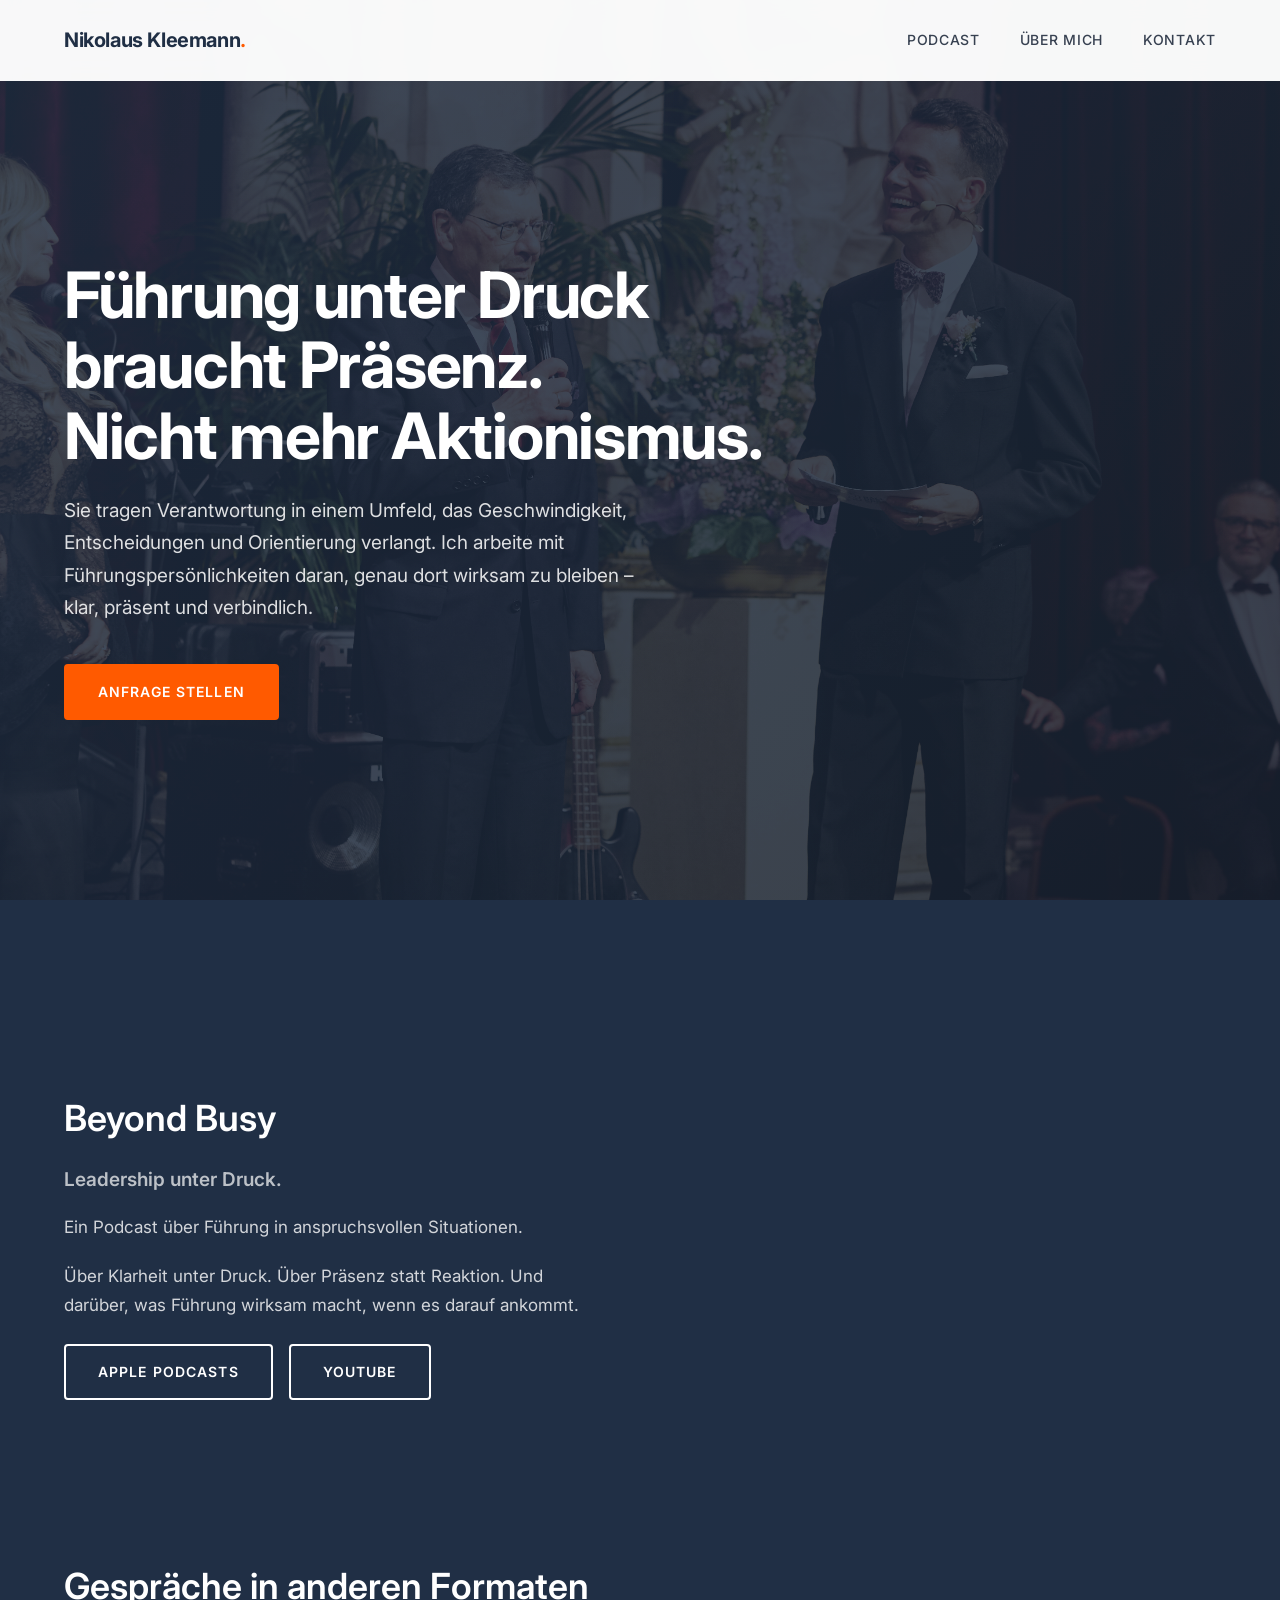
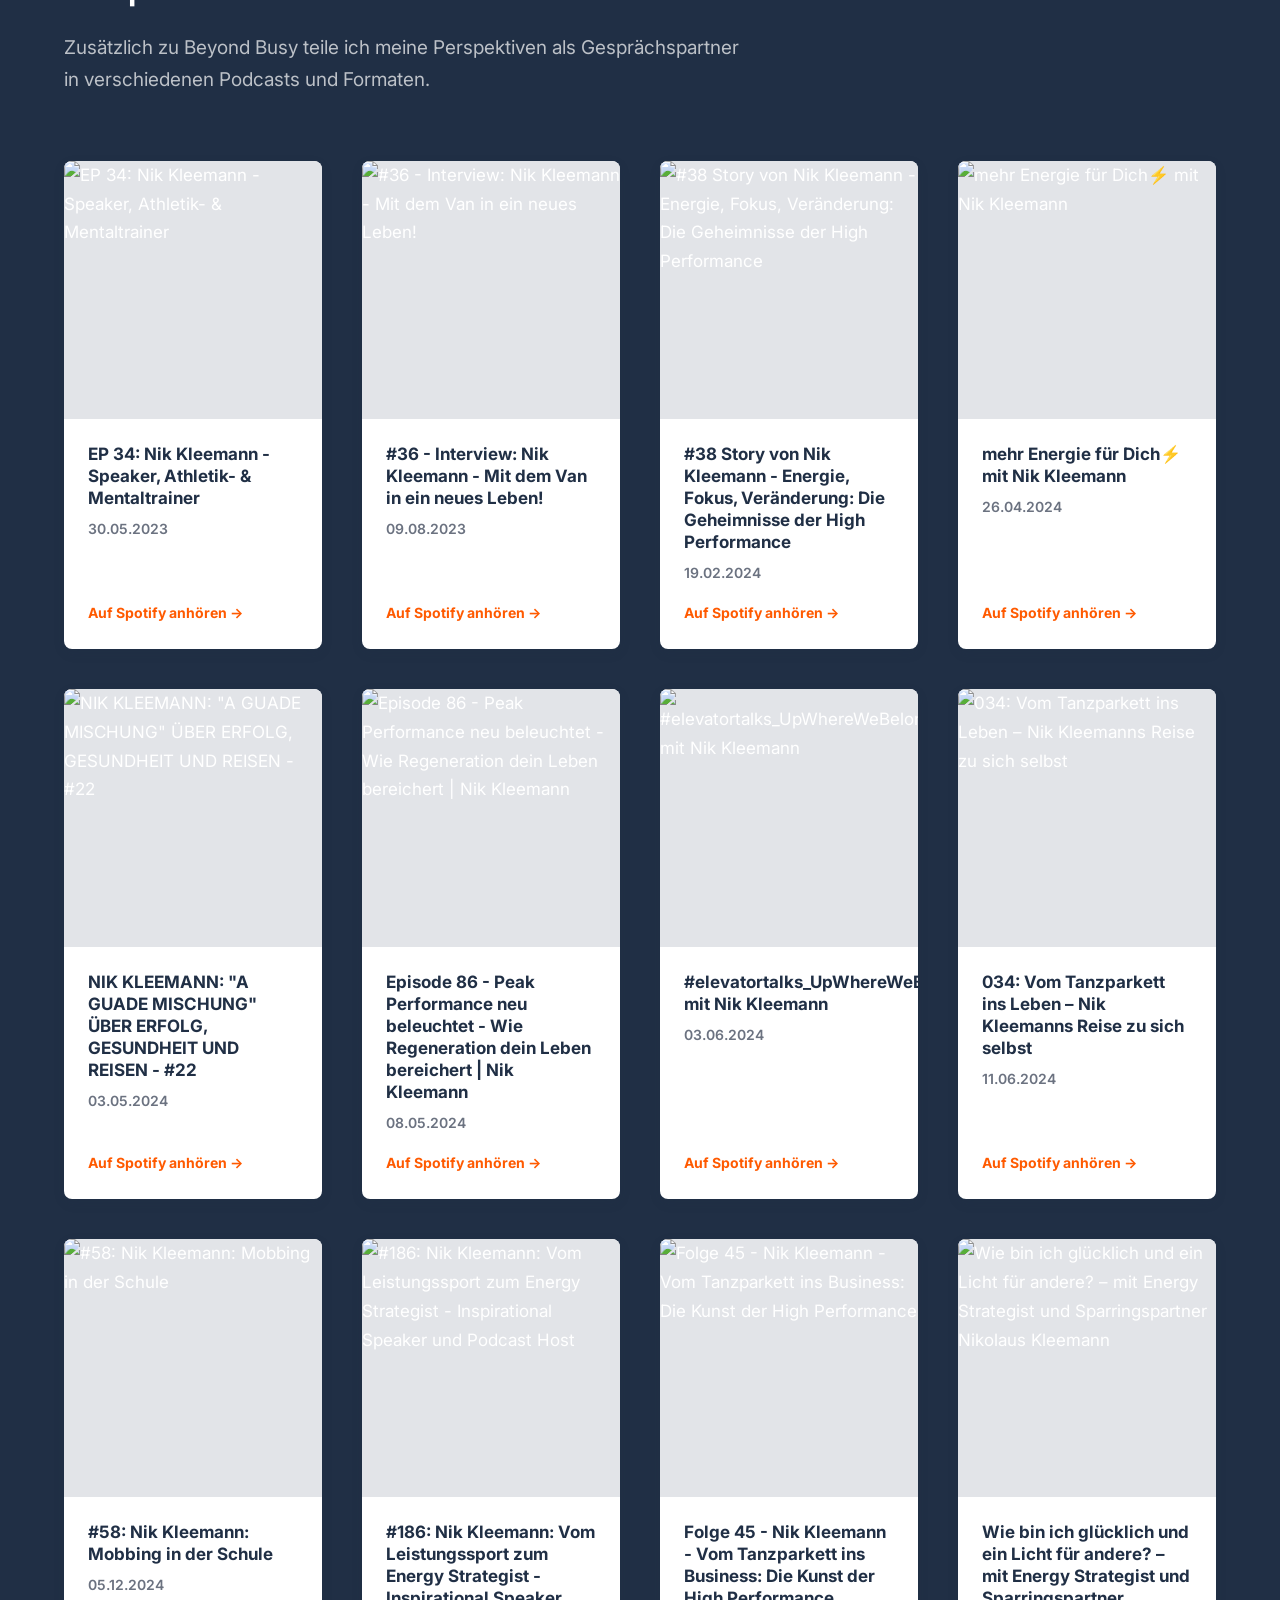
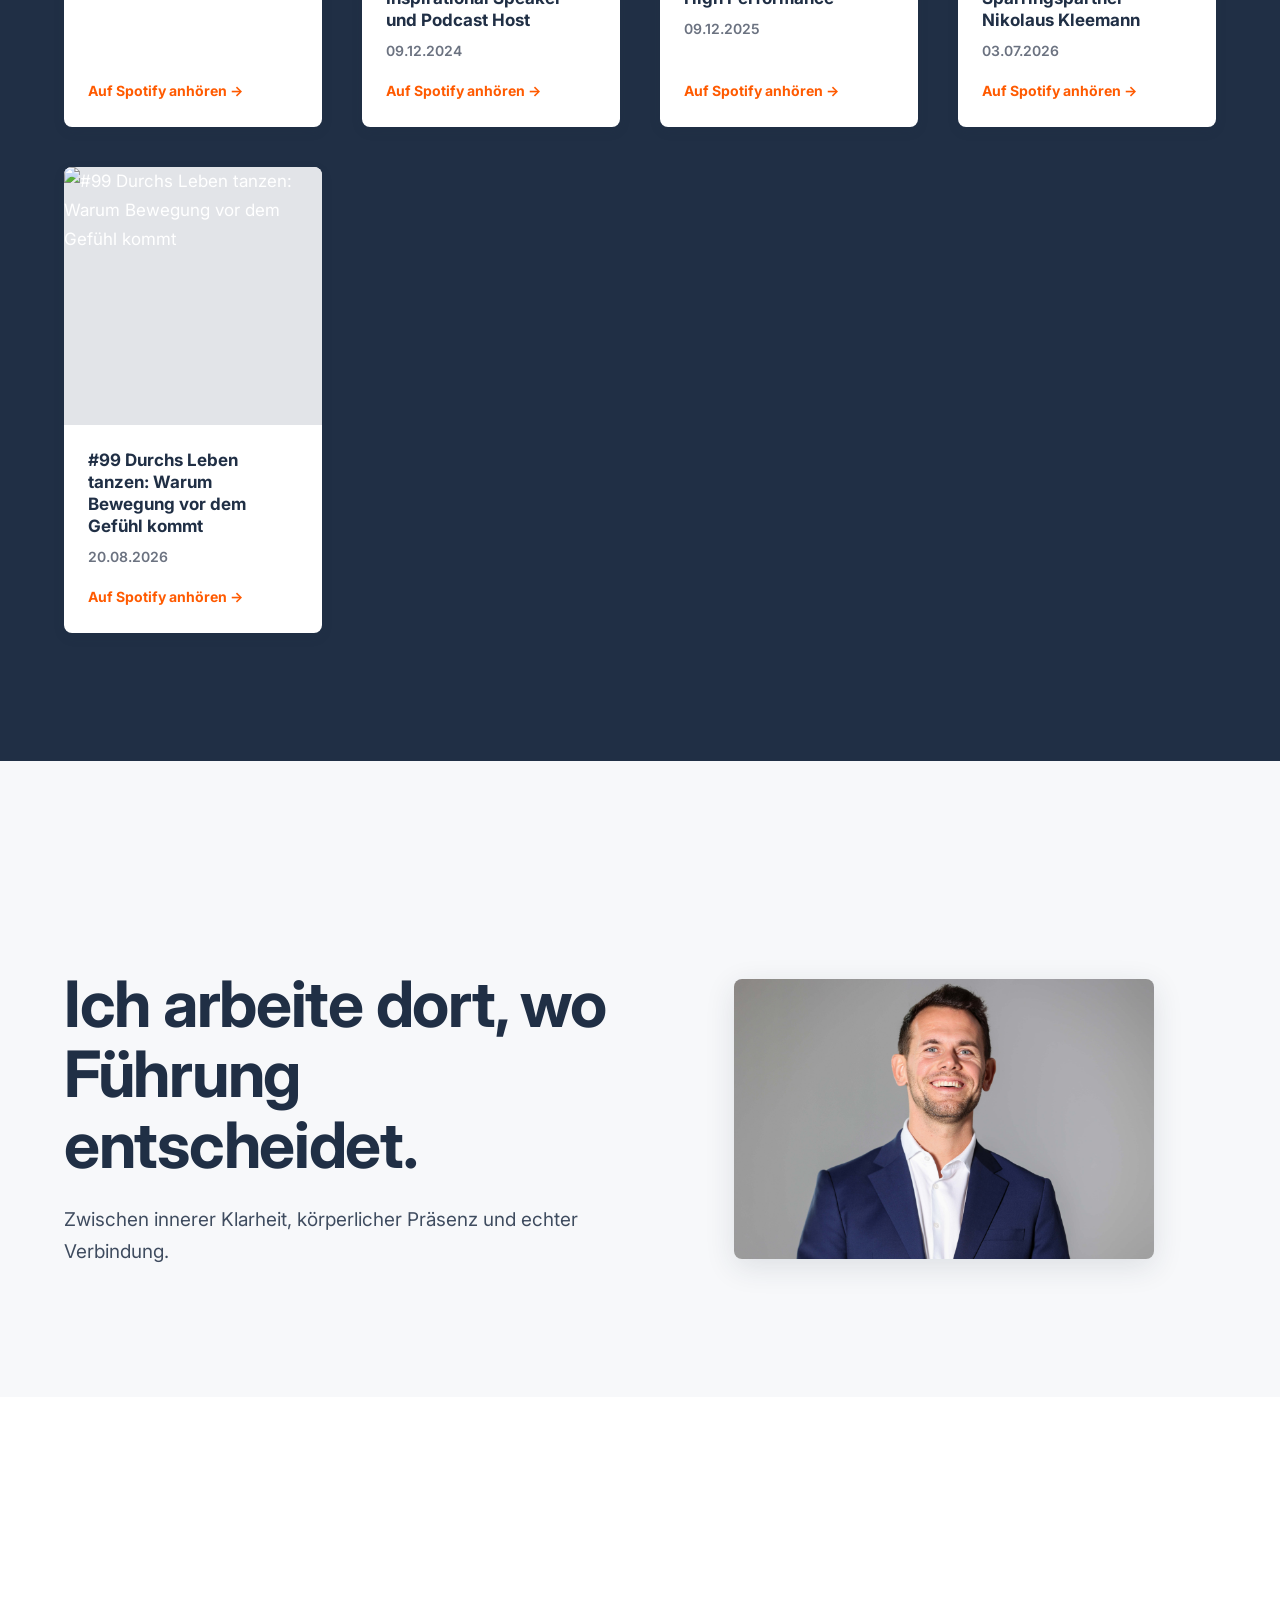
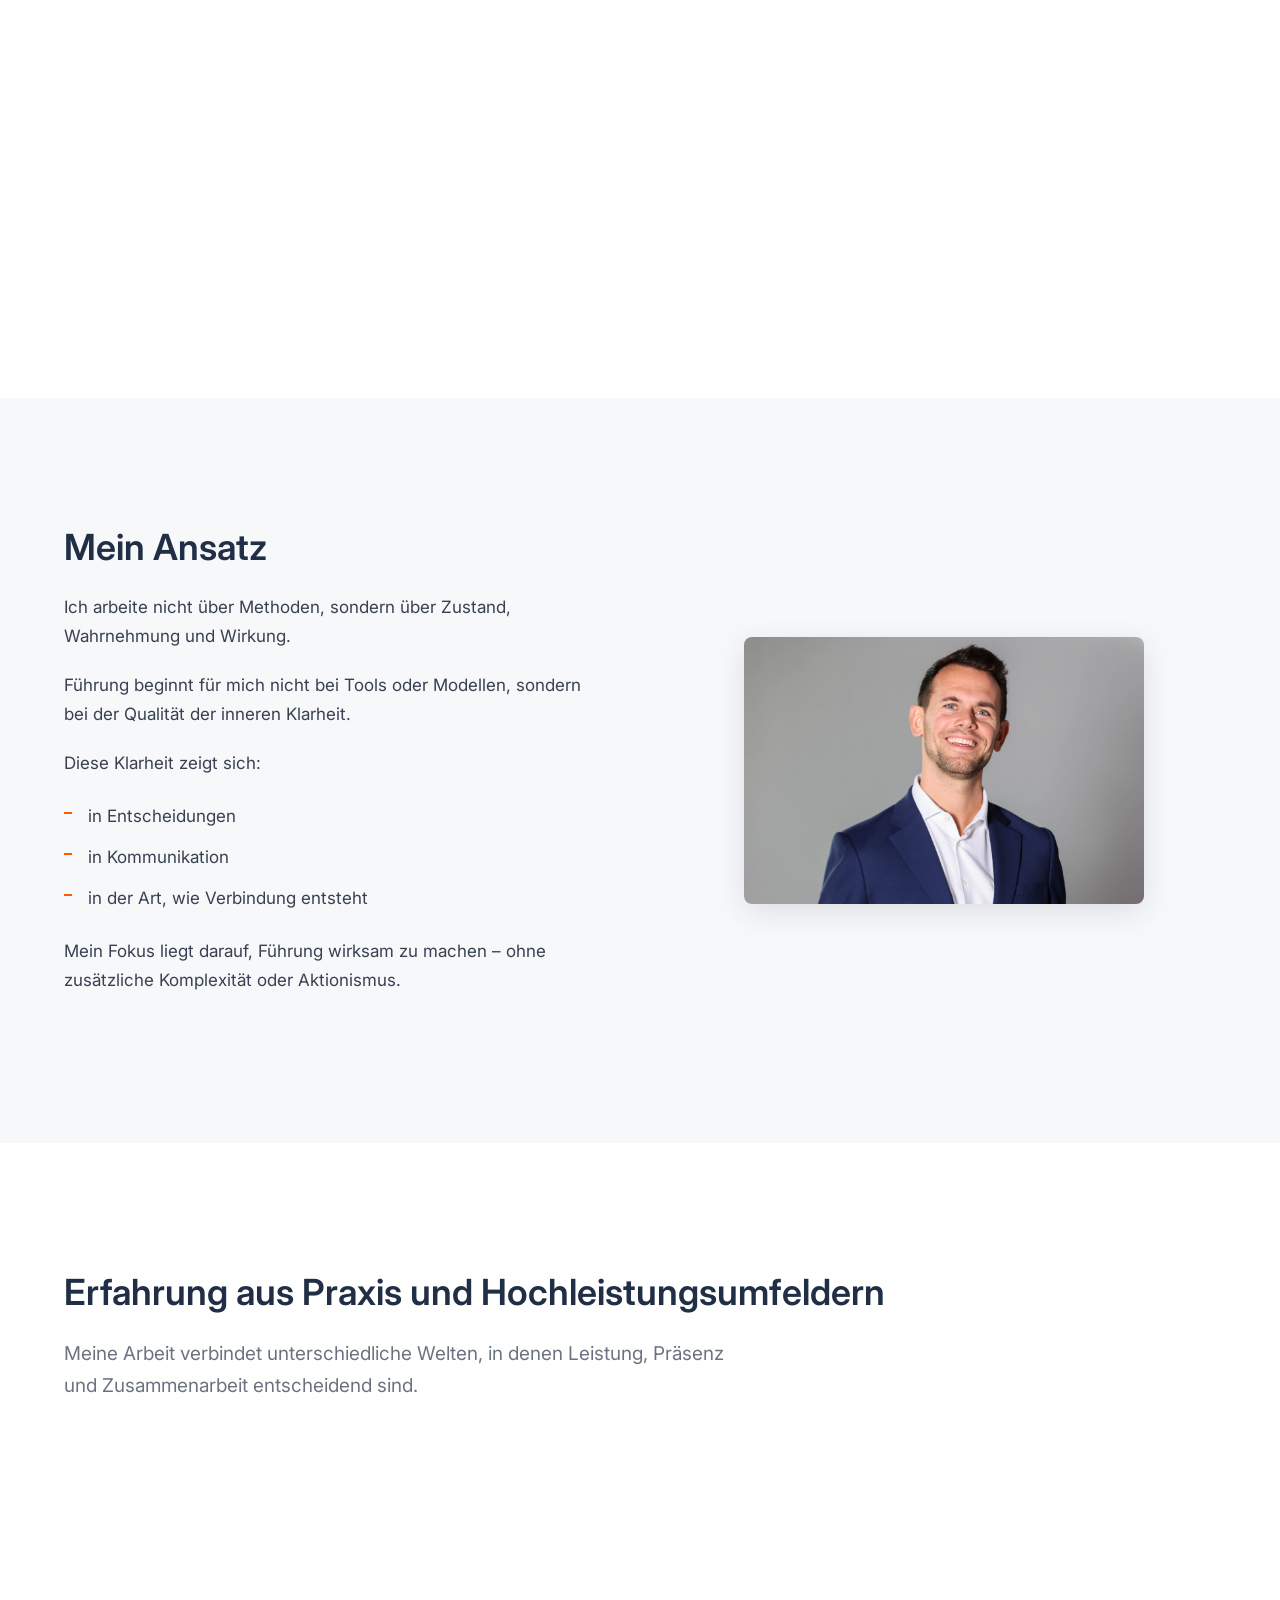
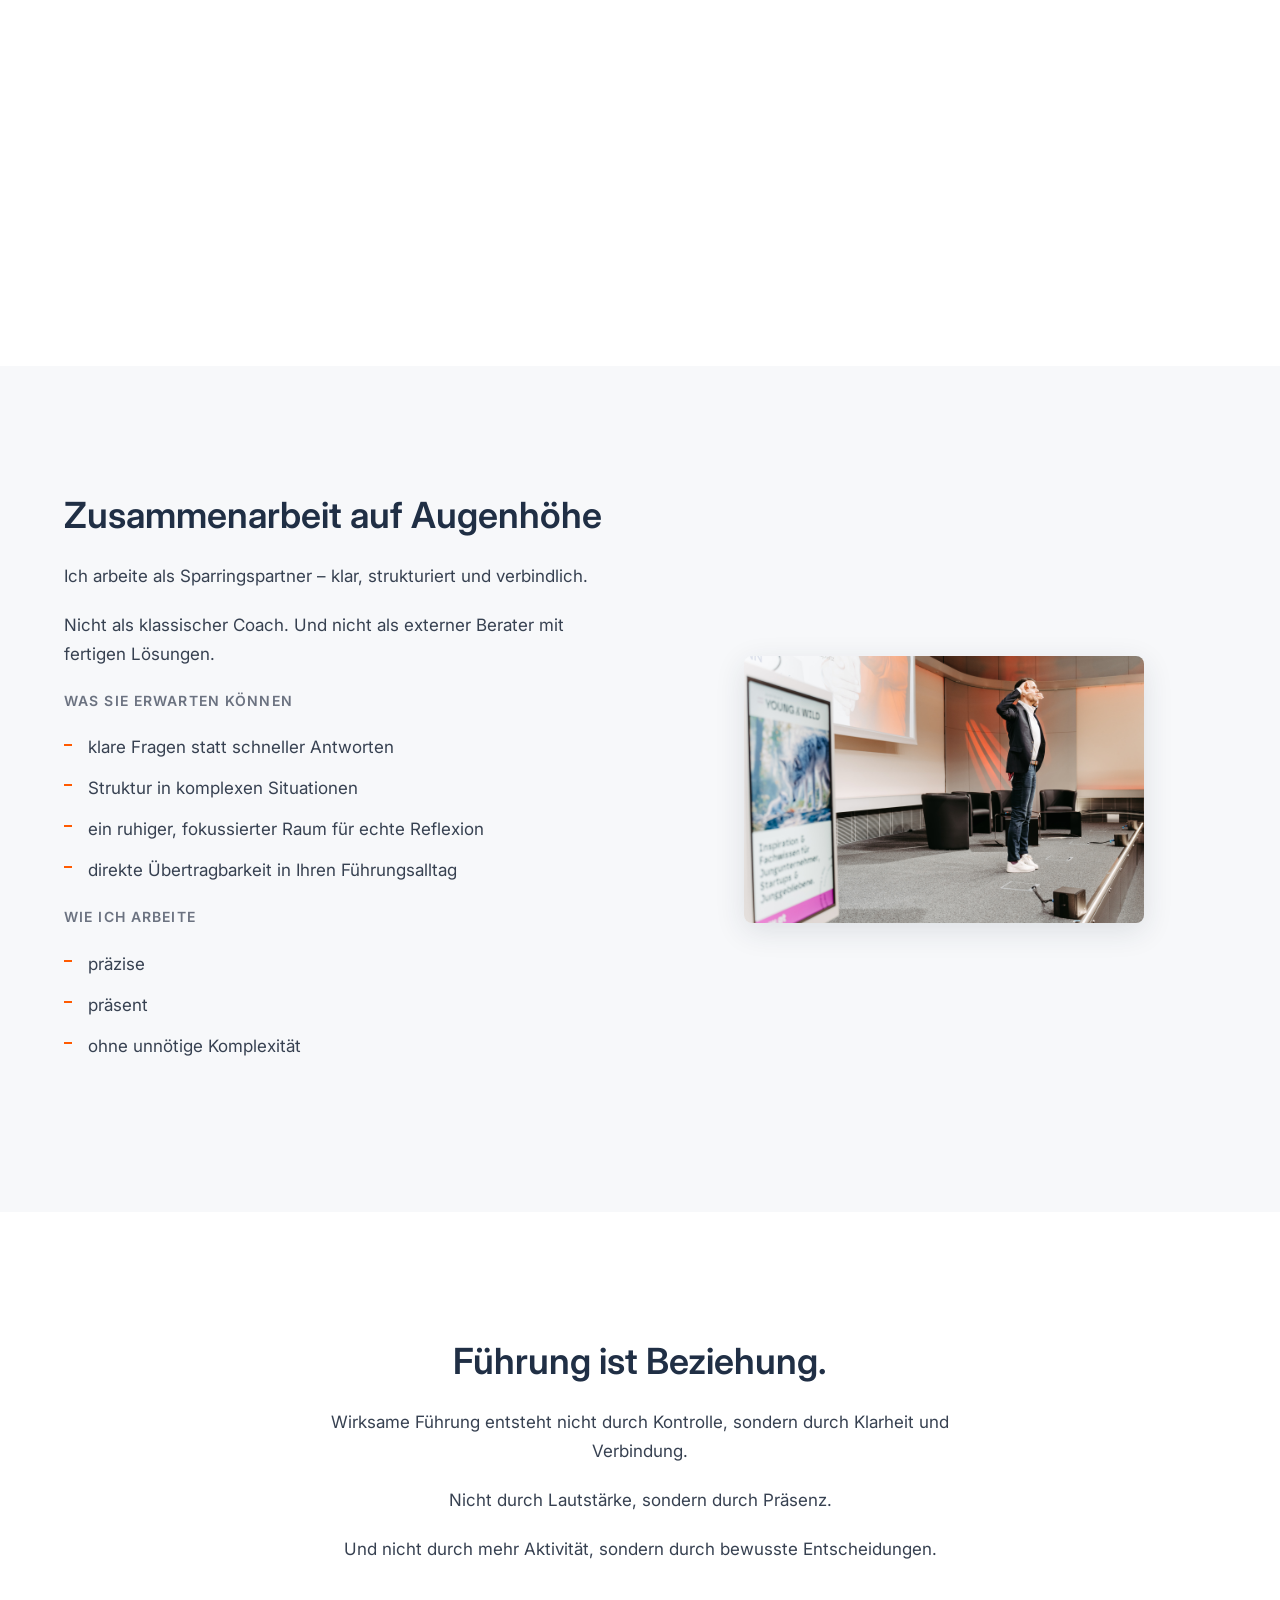
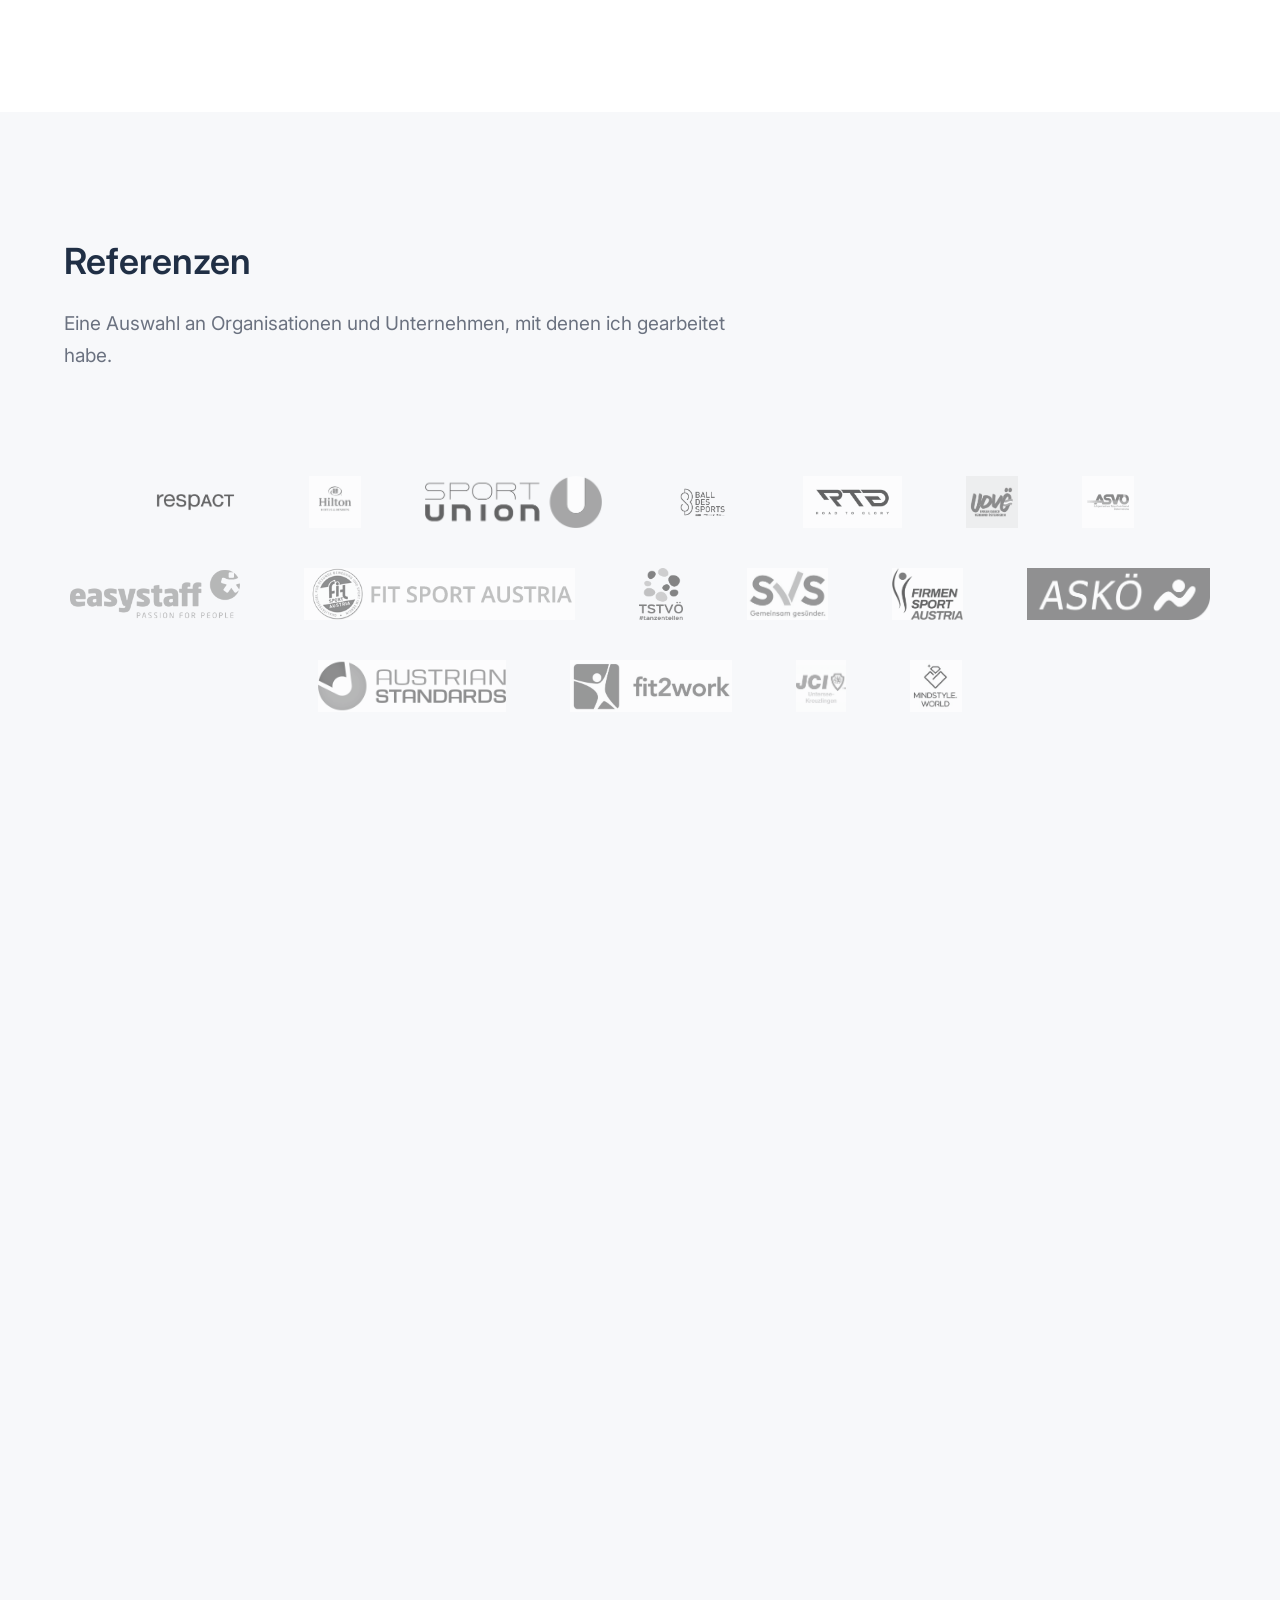
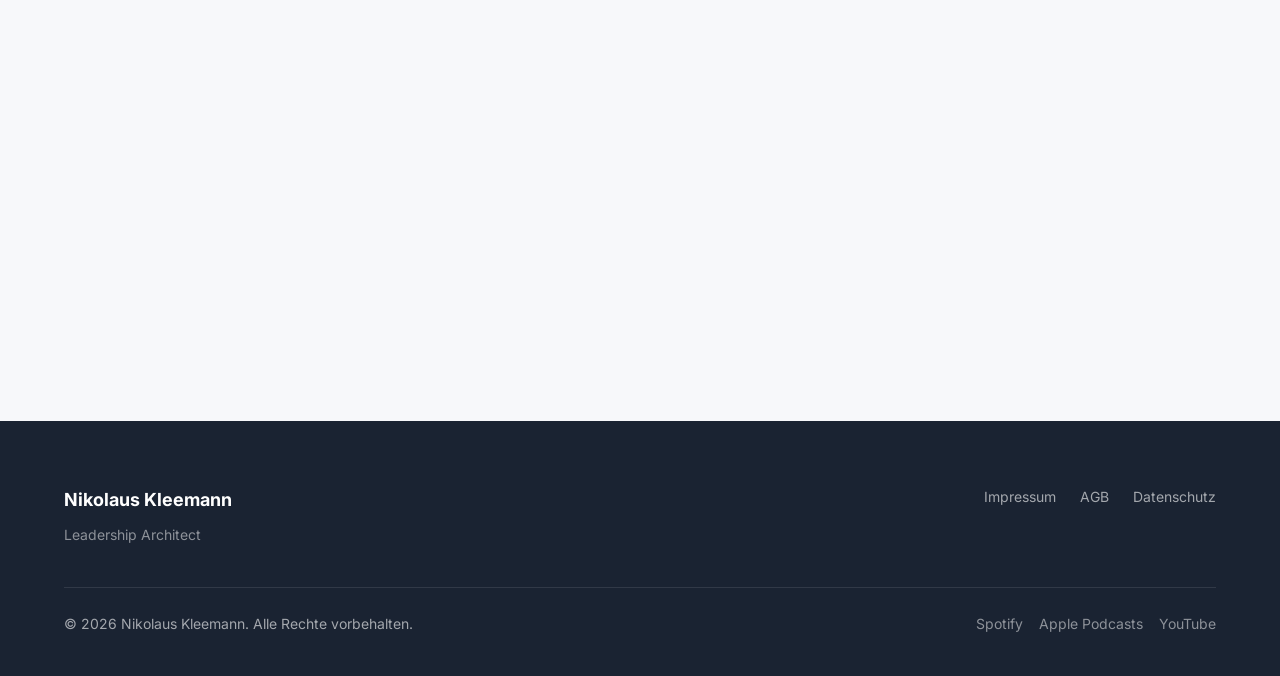
==== commit 123a0bb8: "Add files via upload Interims-Startseite mit Podcast-Galerie und Referenzen" ====
--- a/index.html
+++ b/index.html
@@ -23,6 +23,11 @@
     .pod-card__title { font-size: var(--fs-body); font-weight: 700; line-height: 1.3; color: var(--color-primary); }
     .pod-card__date { font-size: var(--fs-small); font-weight: 600; color: var(--color-gray-500); }
     .pod-card__link { margin-top: auto; padding-top: var(--space-xs); font-size: var(--fs-small); font-weight: 700; color: var(--color-accent); }
+
+    /* Referenzen – Logo-Leiste */
+    .ref-logos { display: flex; flex-wrap: wrap; align-items: center; justify-content: center; gap: var(--space-lg) var(--space-xl); padding: var(--space-lg) 0; }
+    .ref-logos img { max-height: 52px; width: auto; filter: grayscale(100%) opacity(0.6); transition: filter .3s ease; }
+    .ref-logos img:hover { filter: grayscale(0%) opacity(1); }
   </style>
 </head>
 <body>
@@ -311,6 +316,35 @@
     </div>
   </section>
 
+  <!-- REFERENZEN -->
+  <section class="section section--light" id="referenzen">
+    <div class="container">
+      <div class="section__header fade-in">
+        <h2 class="section__headline">Referenzen</h2>
+        <p class="section__subline">Eine Auswahl an Organisationen und Unternehmen, mit denen ich gearbeitet habe.</p>
+      </div>
+      <div class="ref-logos fade-in">
+        <img src="img/logos/respact.png" alt="respACT" loading="lazy">
+        <img src="img/logos/hilton.png" alt="Hilton Austria" loading="lazy">
+        <img src="img/logos/sportunion.png" alt="Sportunion" loading="lazy">
+        <img src="img/logos/balldessports.png" alt="Ball des Sports" loading="lazy">
+        <img src="img/logos/rtg.png" alt="RTG" loading="lazy">
+        <img src="img/logos/udvoe.png" alt="UDVÖ" loading="lazy">
+        <img src="img/logos/asvoe.png" alt="ASVÖ" loading="lazy">
+        <img src="img/logos/easystaff.png" alt="easystaff" loading="lazy">
+        <img src="img/logos/fitsportaustria.png" alt="Fit Sport Austria" loading="lazy">
+        <img src="img/logos/tstvoe.png" alt="TSTVÖ" loading="lazy">
+        <img src="img/logos/svs.png" alt="SVS" loading="lazy">
+        <img src="img/logos/firmensportaustria.png" alt="Firmensport Austria" loading="lazy">
+        <img src="img/logos/askoe.png" alt="ASKÖ" loading="lazy">
+        <img src="img/logos/austrianstandards.png" alt="Austrian Standards" loading="lazy">
+        <img src="img/logos/fit2work.png" alt="fit2work" loading="lazy">
+        <img src="img/logos/jci.png" alt="JCI Untersee-Kreuzlingen" loading="lazy">
+        <img src="img/logos/mindstyleworld.png" alt="MINDSTYLE.WORLD" loading="lazy">
+      </div>
+    </div>
+  </section>
+
   <!-- KONTAKT -->
   <section class="section section--light" id="kontakt">
     <div class="container">
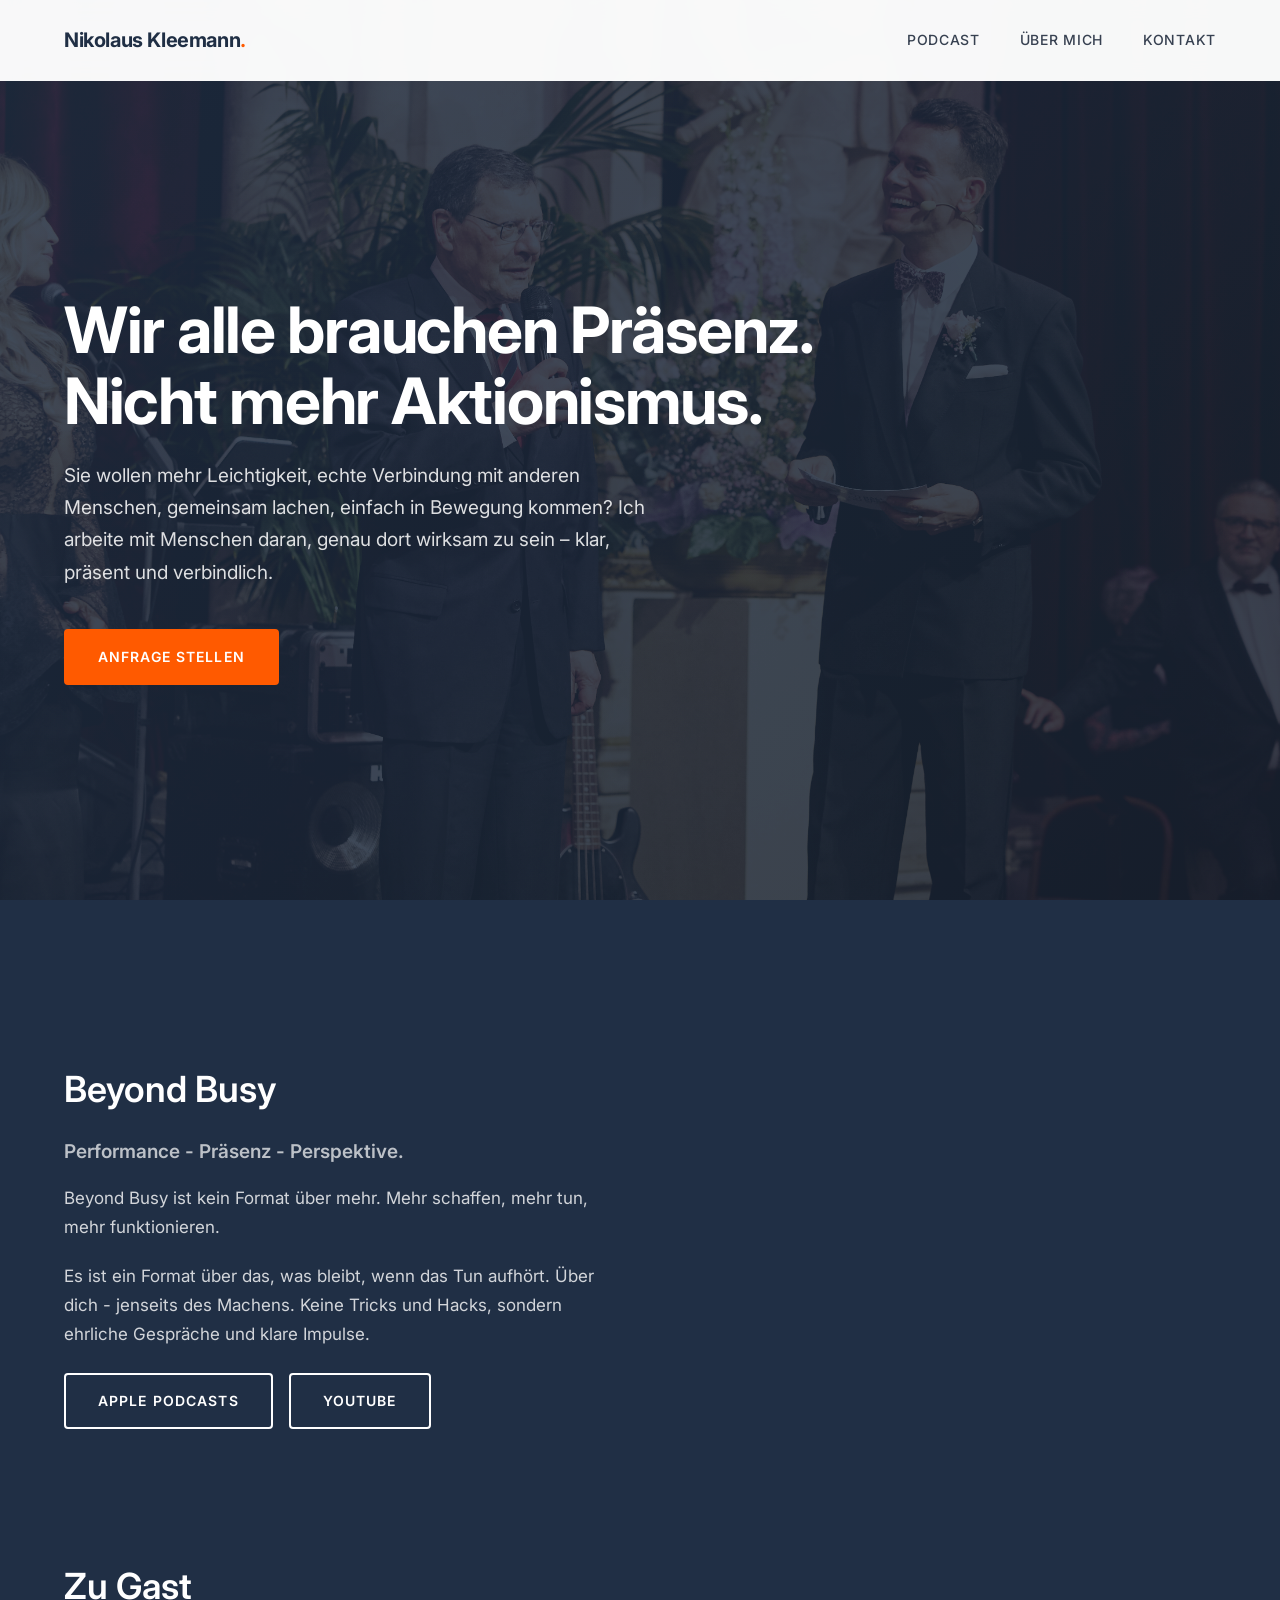
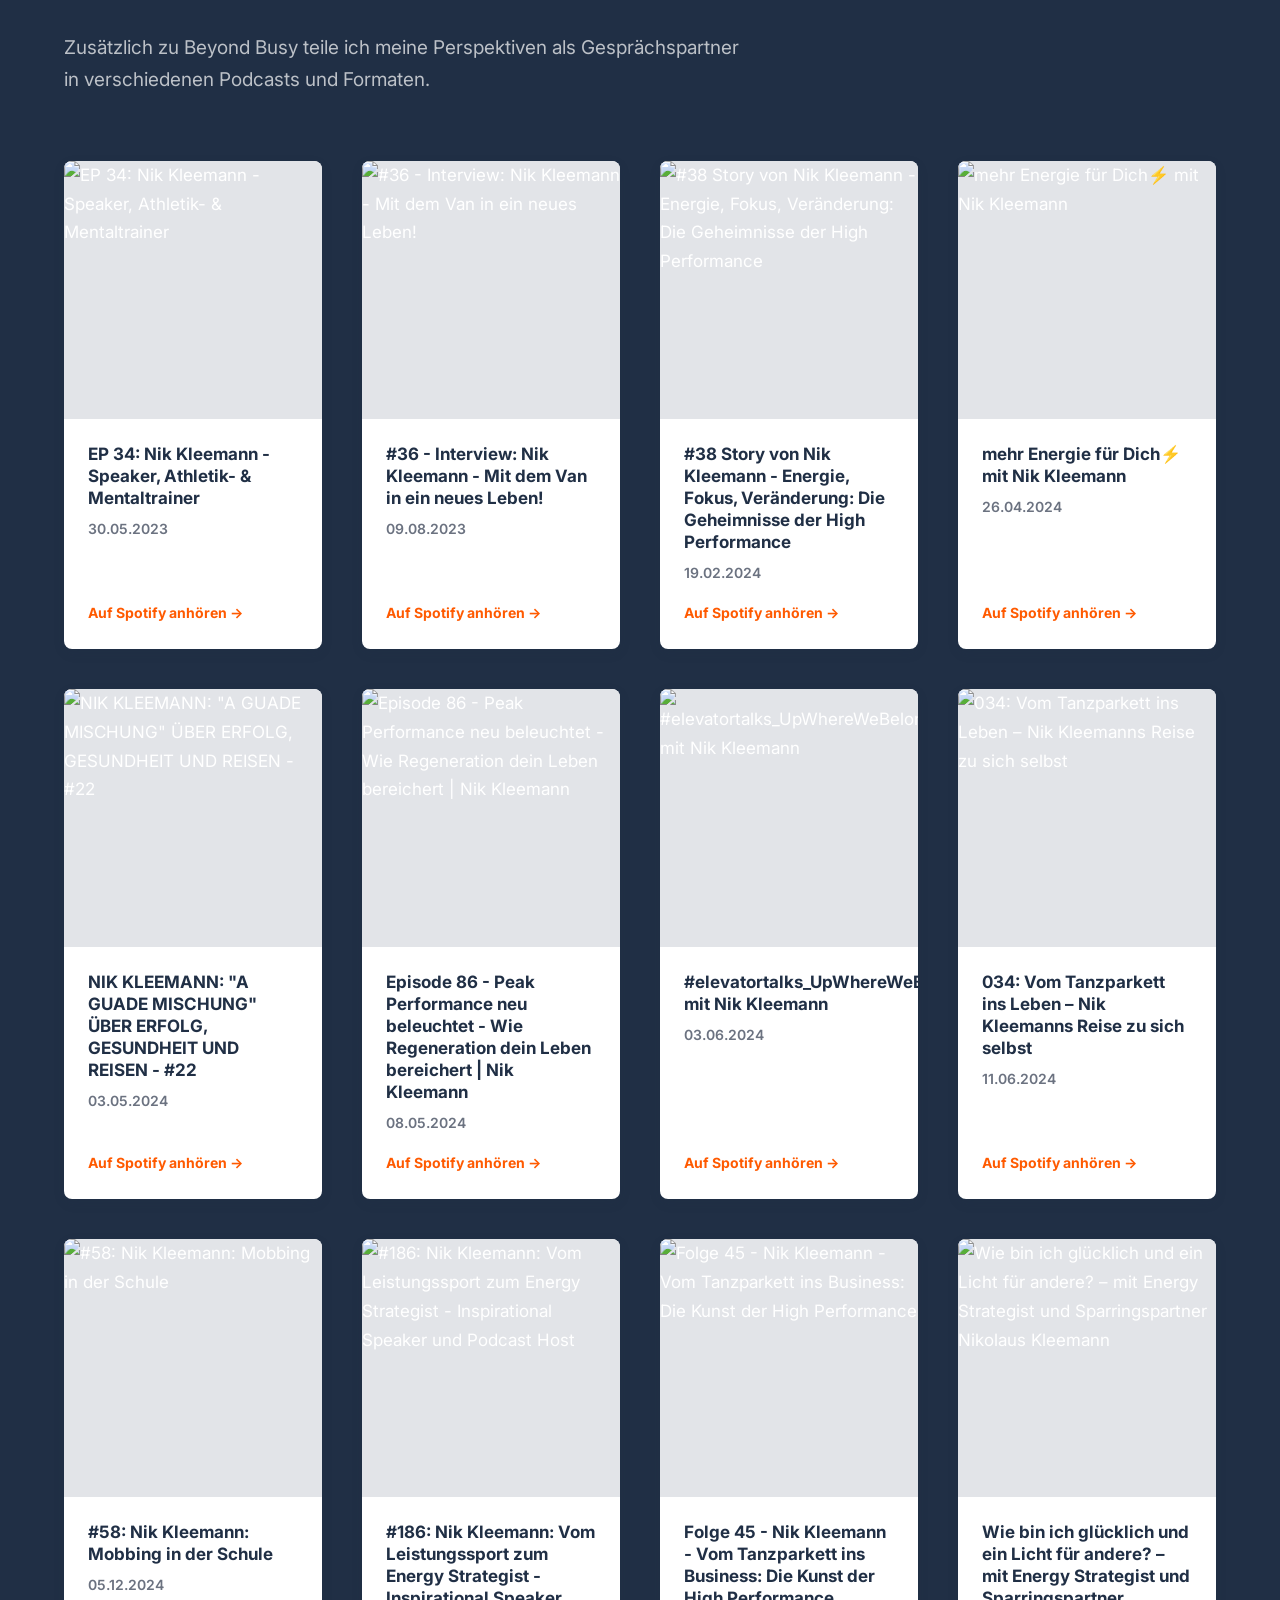
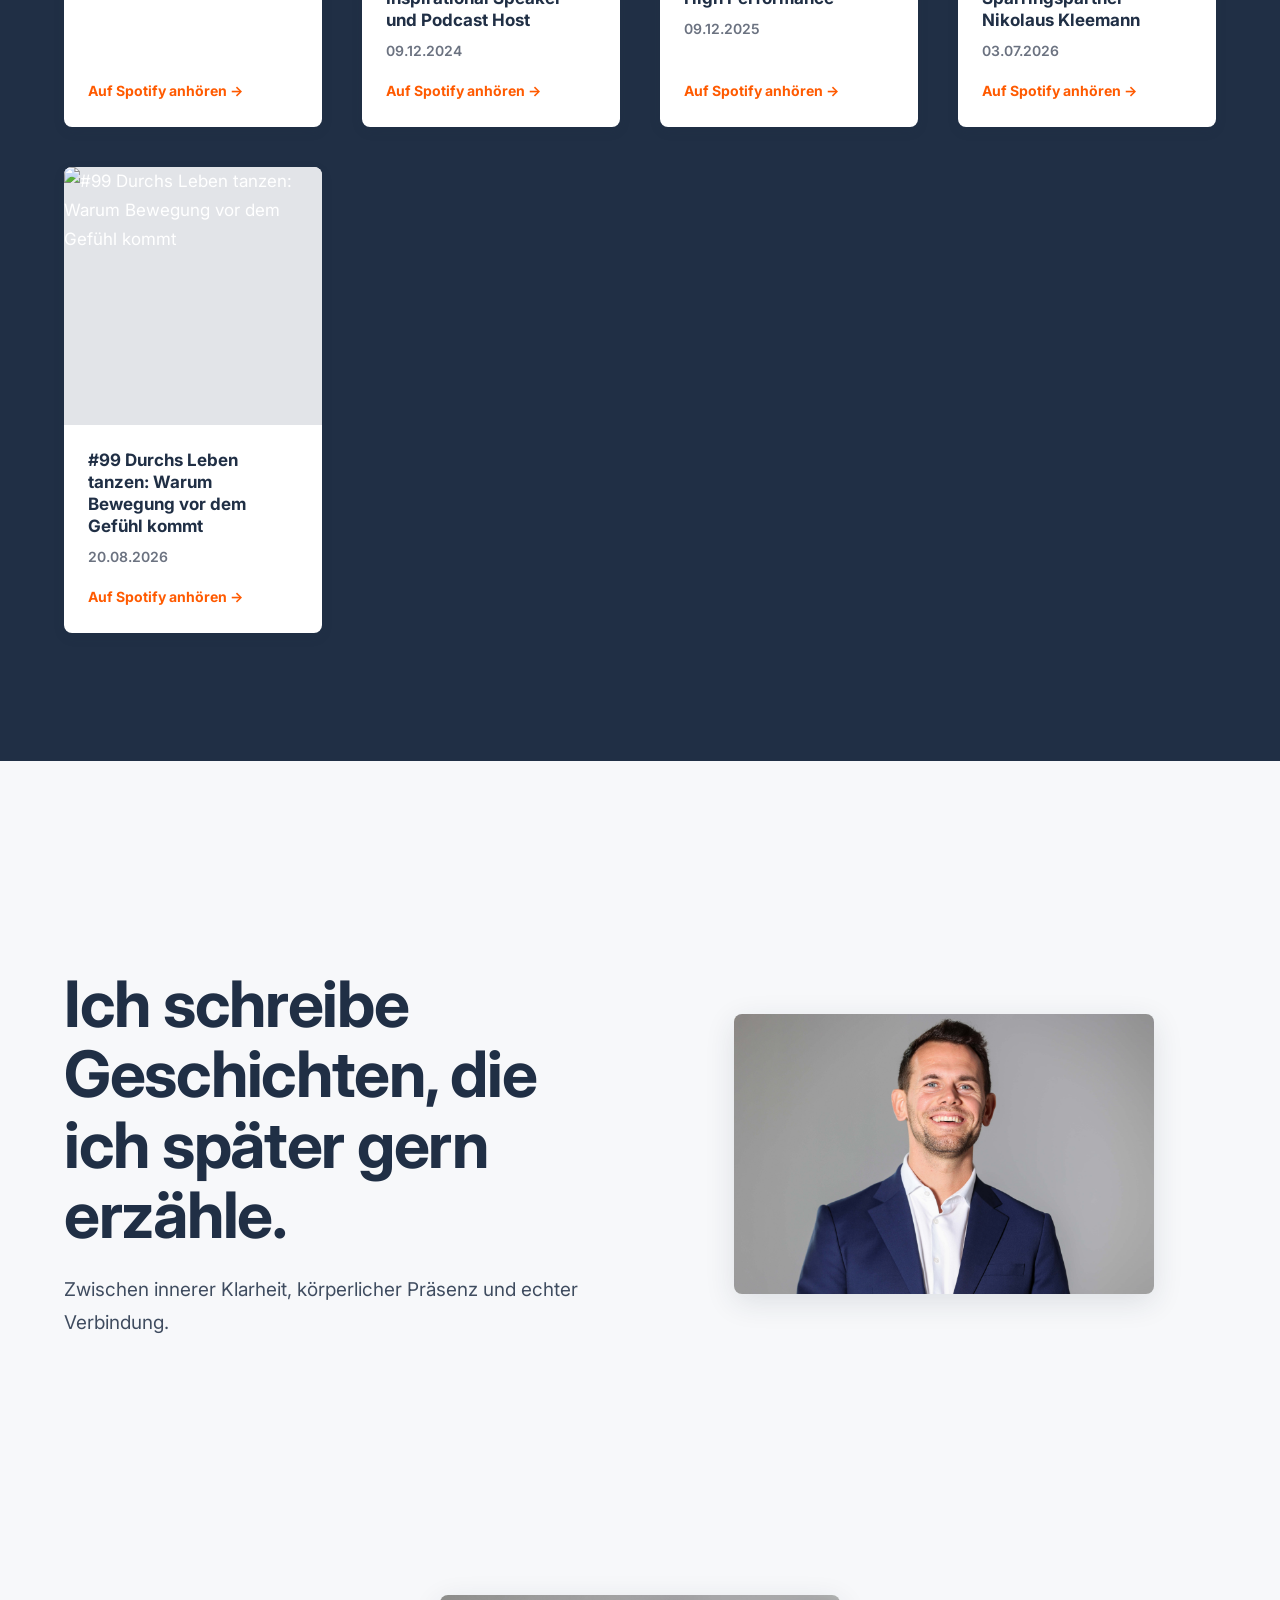
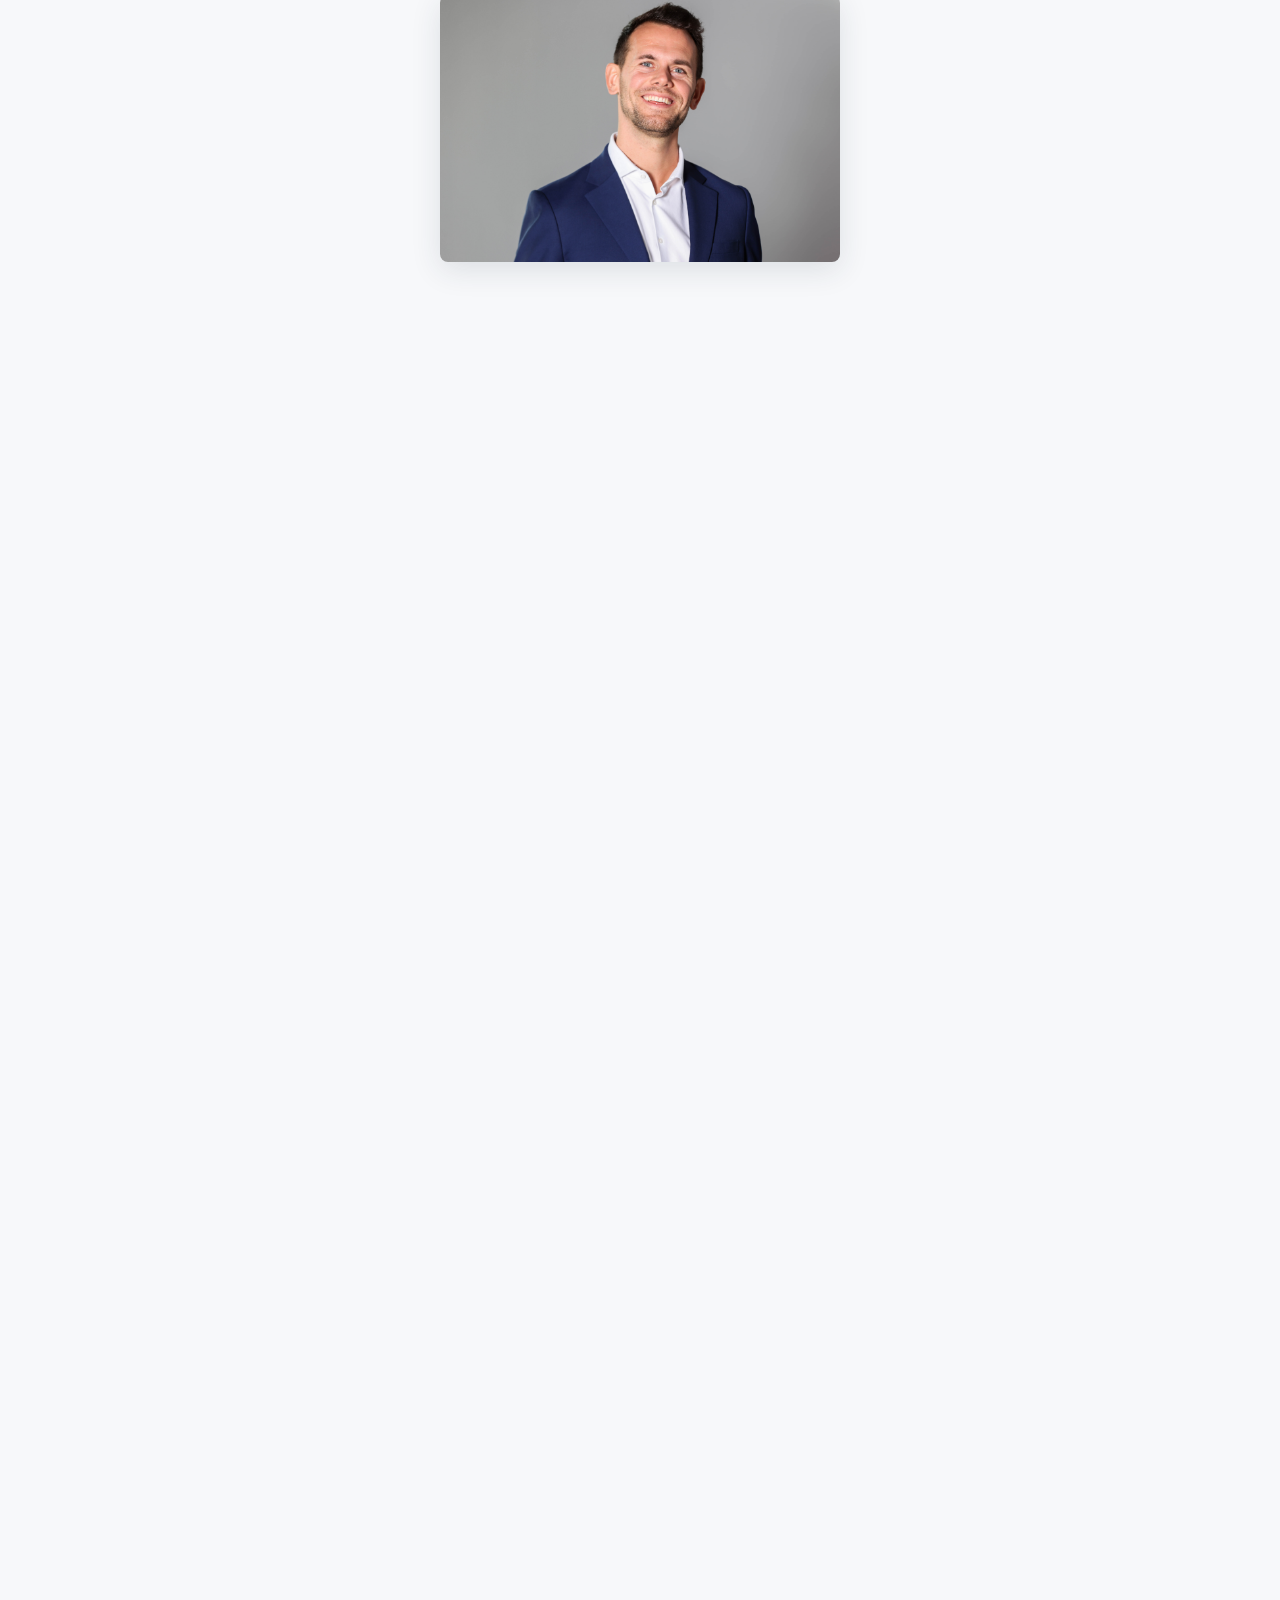
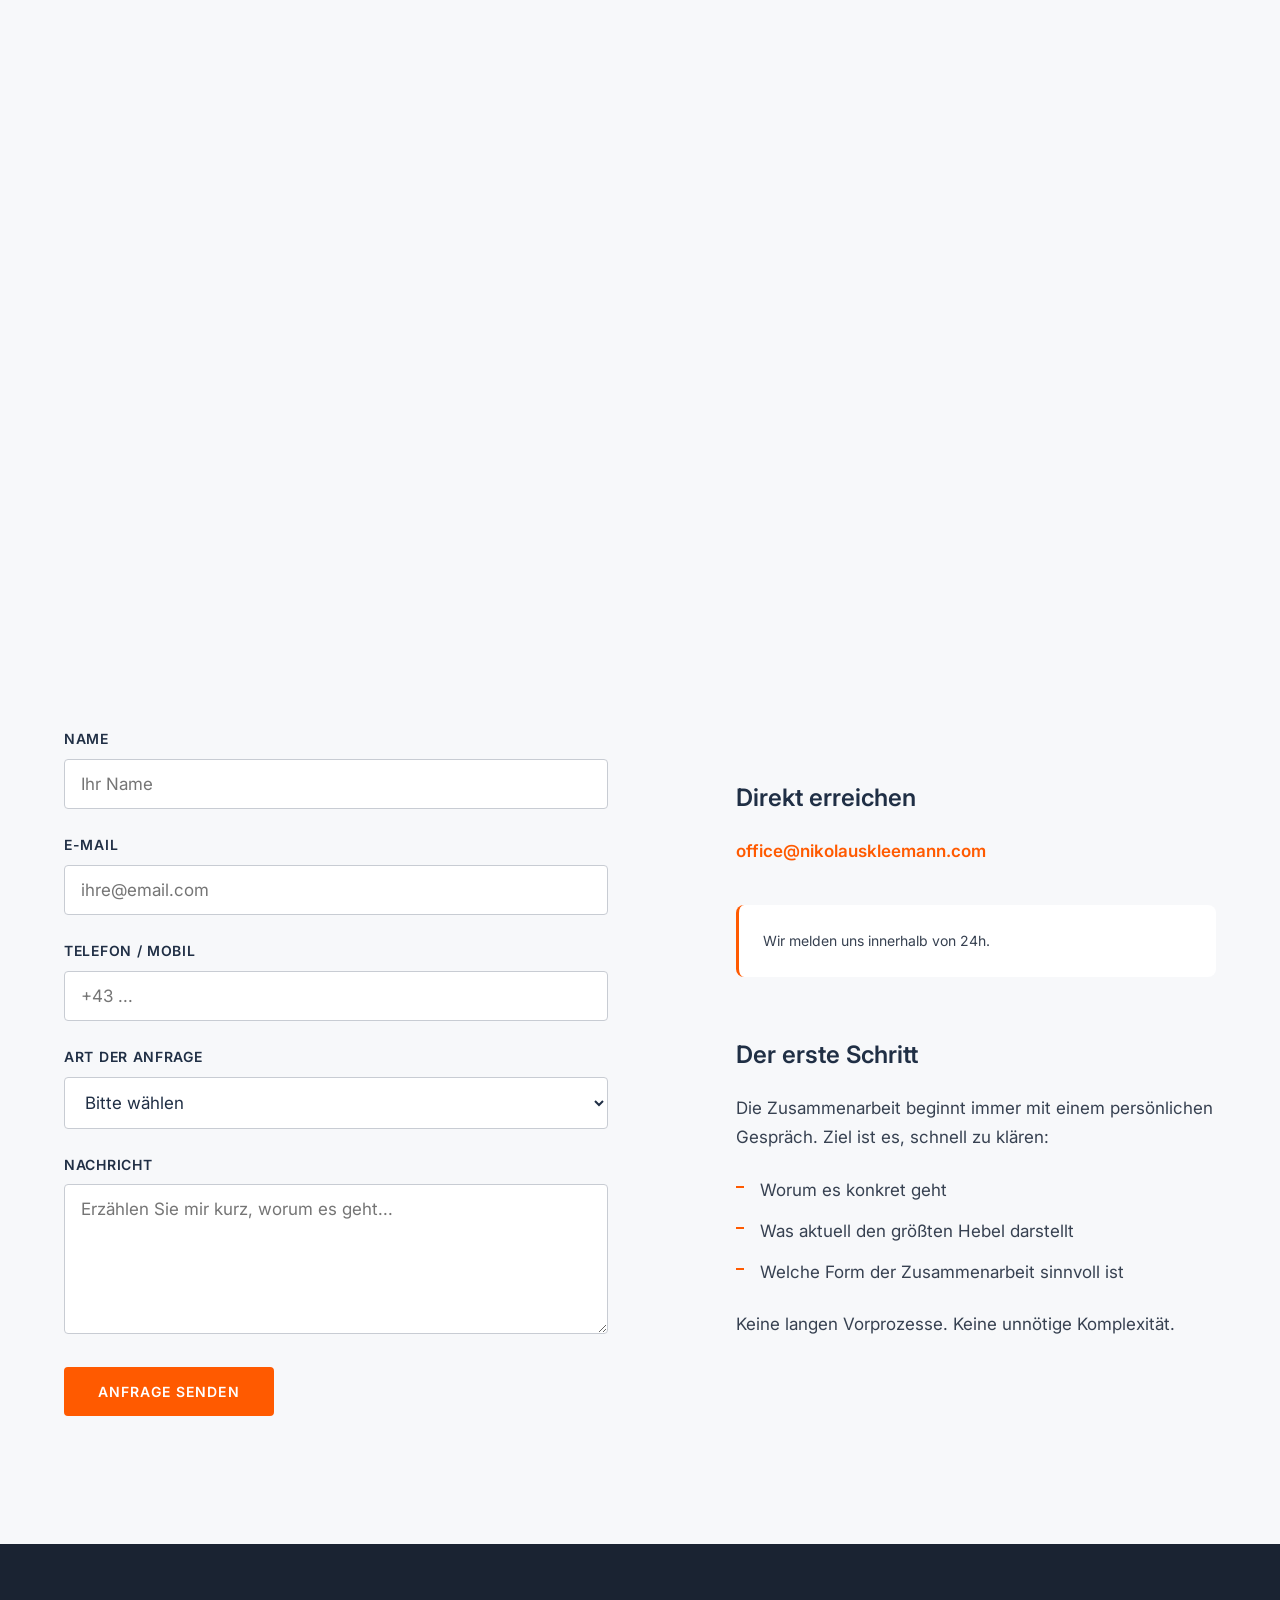
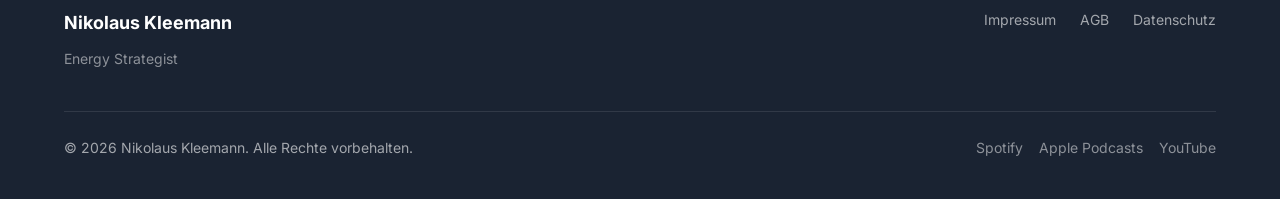
==== commit ab571aaf: "Update index.html" ====
--- a/index.html
+++ b/index.html
@@ -3,8 +3,8 @@
 <head>
   <meta charset="UTF-8">
   <meta name="viewport" content="width=device-width, initial-scale=1.0">
-  <title>Nikolaus Kleemann | Leadership Architect</title>
-  <meta name="description" content="Führung unter Druck braucht Präsenz. Nikolaus Kleemann arbeitet mit Führungspersönlichkeiten an Klarheit, Präsenz und Verbindung. Podcast Beyond Busy.">
+  <title>Nikolaus Kleemann | Energy Strategist</title>
+  <meta name="description" content="Performance Präsenz Perspektive. Nikolaus Kleemann arbeitet mit Menschen in Hochleistungsumfeldern. Podcast Beyond Busy.">
   <link rel="icon" type="image/png" href="img/favicon.png">
   <link rel="preconnect" href="https://fonts.googleapis.com">
   <link rel="preconnect" href="https://fonts.gstatic.com" crossorigin>
@@ -51,8 +51,8 @@
     <div style="position: absolute; inset: 0; background: url('img/photos/speaker-1.jpg') center/cover no-repeat; opacity: 0.15;"></div>
     <div class="container" style="position: relative; z-index: 1;">
       <div class="hero__content fade-in">
-        <h1 class="hero__headline">Führung unter Druck braucht Präsenz.<br>Nicht mehr Aktionismus.</h1>
-        <p class="hero__subline">Sie tragen Verantwortung in einem Umfeld, das Geschwindigkeit, Entscheidungen und Orientierung verlangt. Ich arbeite mit Führungspersönlichkeiten daran, genau dort wirksam zu bleiben – klar, präsent und verbindlich.</p>
+        <h1 class="hero__headline">Wir alle brauchen Präsenz.<br>Nicht mehr Aktionismus.</h1>
+        <p class="hero__subline">Sie wollen mehr Leichtigkeit, echte Verbindung mit anderen Menschen, gemeinsam lachen, einfach in Bewegung kommen? Ich arbeite mit Menschen daran, genau dort wirksam zu sein – klar, präsent und verbindlich.</p>
         <a href="#kontakt" class="btn btn--primary">Anfrage stellen</a>
       </div>
     </div>
@@ -64,10 +64,10 @@
       <div class="two-col">
         <div class="fade-in">
           <h2 class="section__headline">Beyond Busy</h2>
-          <p class="section__subline" style="font-weight: 600; margin-bottom: var(--space-sm);">Leadership unter Druck.</p>
+          <p class="section__subline" style="font-weight: 600; margin-bottom: var(--space-sm);">Performance - Präsenz - Perspektive.</p>
           <div class="text-block">
-            <p>Ein Podcast über Führung in anspruchsvollen Situationen.</p>
-            <p>Über Klarheit unter Druck. Über Präsenz statt Reaktion. Und darüber, was Führung wirksam macht, wenn es darauf ankommt.</p>
+            <p>Beyond Busy ist kein Format über mehr. Mehr schaffen, mehr tun, mehr funktionieren.</p>
+            <p>Es ist ein Format über das, was bleibt, wenn das Tun aufhört. Über dich - jenseits des Machens. Keine Tricks und Hacks, sondern ehrliche Gespräche und klare Impulse.</p>
           </div>
           <div class="btn-group" style="margin-top: var(--space-md);">
             <a href="https://podcasts.apple.com/at/podcast/beyond-busy/id1655949628" target="_blank" rel="noopener" class="btn btn--outline">Apple Podcasts</a>
@@ -83,7 +83,7 @@
 
       <!-- GASTAUFTRITTE -->
       <div class="section__header fade-in" style="margin-top: var(--space-2xl);">
-        <h2 class="section__headline">Gespräche in anderen Formaten</h2>
+        <h2 class="section__headline">Zu Gast </h2>
         <p class="section__subline">Zusätzlich zu Beyond Busy teile ich meine Perspektiven als Gesprächspartner in verschiedenen Podcasts und Formaten.</p>
       </div>
       <div class="pod-grid fade-in">
@@ -200,7 +200,7 @@
     <div class="container">
       <div class="two-col" style="align-items: center;">
         <div class="hero__content fade-in">
-          <h1 class="hero__headline">Ich arbeite dort, wo Führung entscheidet.</h1>
+          <h1 class="hero__headline">Ich schreibe Geschichten, die ich später gern erzähle.</h1>
           <p class="hero__subline">Zwischen innerer Klarheit, körperlicher Präsenz und echter Verbindung.</p>
         </div>
         <div class="fade-in" style="display: flex; justify-content: center;">
@@ -210,64 +210,9 @@
     </div>
   </section>
 
-  <section class="section">
-    <div class="container container--narrow">
-      <div class="fade-in">
-        <h2 class="section__headline">Führung unter Druck ist kein theoretisches Konzept.</h2>
-        <div class="text-block">
-          <p>Ich arbeite mit Führungspersönlichkeiten, die in komplexen und leistungsgetriebenen Umfeldern Verantwortung tragen.</p>
-          <p>Dort, wo Entscheidungen Konsequenzen haben. Dort, wo Dynamik hoch ist. Und dort, wo Führung nicht nur organisiert, sondern wirkt.</p>
-          <p>Im Zentrum meiner Arbeit steht die Frage:<br><strong>Wie bleibt Führung klar, präsent und verbindlich – auch unter Druck?</strong></p>
-        </div>
-      </div>
-    </div>
-  </section>
-
   <section class="section section--light">
-    <div class="container">
-      <div class="two-col">
-        <div class="fade-in">
-          <h2 class="section__headline">Mein Ansatz</h2>
-          <div class="text-block">
-            <p>Ich arbeite nicht über Methoden, sondern über Zustand, Wahrnehmung und Wirkung.</p>
-            <p>Führung beginnt für mich nicht bei Tools oder Modellen, sondern bei der Qualität der inneren Klarheit.</p>
-            <p>Diese Klarheit zeigt sich:</p>
-            <ul class="highlight-list">
-              <li>in Entscheidungen</li>
-              <li>in Kommunikation</li>
-              <li>in der Art, wie Verbindung entsteht</li>
-            </ul>
-            <p>Mein Fokus liegt darauf, Führung wirksam zu machen – ohne zusätzliche Komplexität oder Aktionismus.</p>
-          </div>
-        </div>
         <div class="fade-in" style="display: flex; align-items: center; justify-content: center;">
           <img src="img/photos/portrait-2.jpg" alt="Nikolaus Kleemann" style="width: 100%; max-width: 400px; border-radius: var(--radius-md); box-shadow: var(--shadow-lg);">
-        </div>
-      </div>
-    </div>
-  </section>
-
-  <section class="section">
-    <div class="container">
-      <div class="section__header fade-in">
-        <h2 class="section__headline">Erfahrung aus Praxis und Hochleistungsumfeldern</h2>
-        <p class="section__subline">Meine Arbeit verbindet unterschiedliche Welten, in denen Leistung, Präsenz und Zusammenarbeit entscheidend sind.</p>
-      </div>
-      <div class="card-grid">
-        <div class="card fade-in">
-          <span class="card__label">Führungsverantwortung</span>
-          <h3 class="card__title">Geschäftsführer eines Sportverbands</h3>
-          <p class="card__text">Als Geschäftsführer eines Sportverbands trage ich operative, strategische und personelle Verantwortung. Ich kenne die Realität von Führung aus eigener Erfahrung – nicht aus Modellen.</p>
-        </div>
-        <div class="card fade-in">
-          <span class="card__label">Leistungssport</span>
-          <h3 class="card__title">Internationaler Leistungssport</h3>
-          <p class="card__text">Über viele Jahre im internationalen Leistungssport habe ich gelernt, unter Druck präsent zu bleiben, Entscheidungen zu treffen und im Team zu funktionieren.</p>
-        </div>
-        <div class="card fade-in">
-          <span class="card__label">Führungsarbeit</span>
-          <h3 class="card__title">Über zehn Jahre Erfahrung</h3>
-          <p class="card__text">Seit über zehn Jahren begleite ich Menschen in Führungsverantwortung – in Einzelsettings, Gruppenformaten und Organisationen.</p>
         </div>
       </div>
     </div>
@@ -286,7 +231,7 @@
               <li>klare Fragen statt schneller Antworten</li>
               <li>Struktur in komplexen Situationen</li>
               <li>ein ruhiger, fokussierter Raum für echte Reflexion</li>
-              <li>direkte Übertragbarkeit in Ihren Führungsalltag</li>
+              <li>direkte Übertragbarkeit in Ihren Alltag</li>
             </ul>
             <h4 style="font-size: var(--fs-small); text-transform: uppercase; letter-spacing: 0.08em; color: var(--color-gray-500); margin: var(--space-md) 0 var(--space-sm);">Wie ich arbeite</h4>
             <ul class="highlight-list">
@@ -303,18 +248,6 @@
     </div>
   </section>
 
-  <section class="section">
-    <div class="container container--text" style="text-align: center;">
-      <div class="fade-in">
-        <h2 class="section__headline">Führung ist Beziehung.</h2>
-        <div class="text-block" style="margin: 0 auto;">
-          <p>Wirksame Führung entsteht nicht durch Kontrolle, sondern durch Klarheit und Verbindung.</p>
-          <p>Nicht durch Lautstärke, sondern durch Präsenz.</p>
-          <p>Und nicht durch mehr Aktivität, sondern durch bewusste Entscheidungen.</p>
-        </div>
-      </div>
-    </div>
-  </section>
 
   <!-- REFERENZEN -->
   <section class="section section--light" id="referenzen">
@@ -373,7 +306,7 @@
               <select class="form__select" id="inquiry" name="inquiry">
                 <option value="" disabled selected>Bitte wählen</option>
                 <option value="keynote">Keynote Anfrage</option>
-                <option value="sparring">Executive Sparring</option>
+                <option value="sparring">1:1 Sparring</option>
                 <option value="workshop">Workshop / Programm</option>
                 <option value="other">Sonstiges</option>
               </select>
@@ -416,7 +349,7 @@
       <div class="footer-inner">
         <div>
           <div class="footer__brand">Nikolaus Kleemann</div>
-          <p class="footer__tagline">Leadership Architect</p>
+          <p class="footer__tagline">Energy Strategist</p>
         </div>
         <div class="footer__links">
           <a href="pages/impressum.html">Impressum</a>
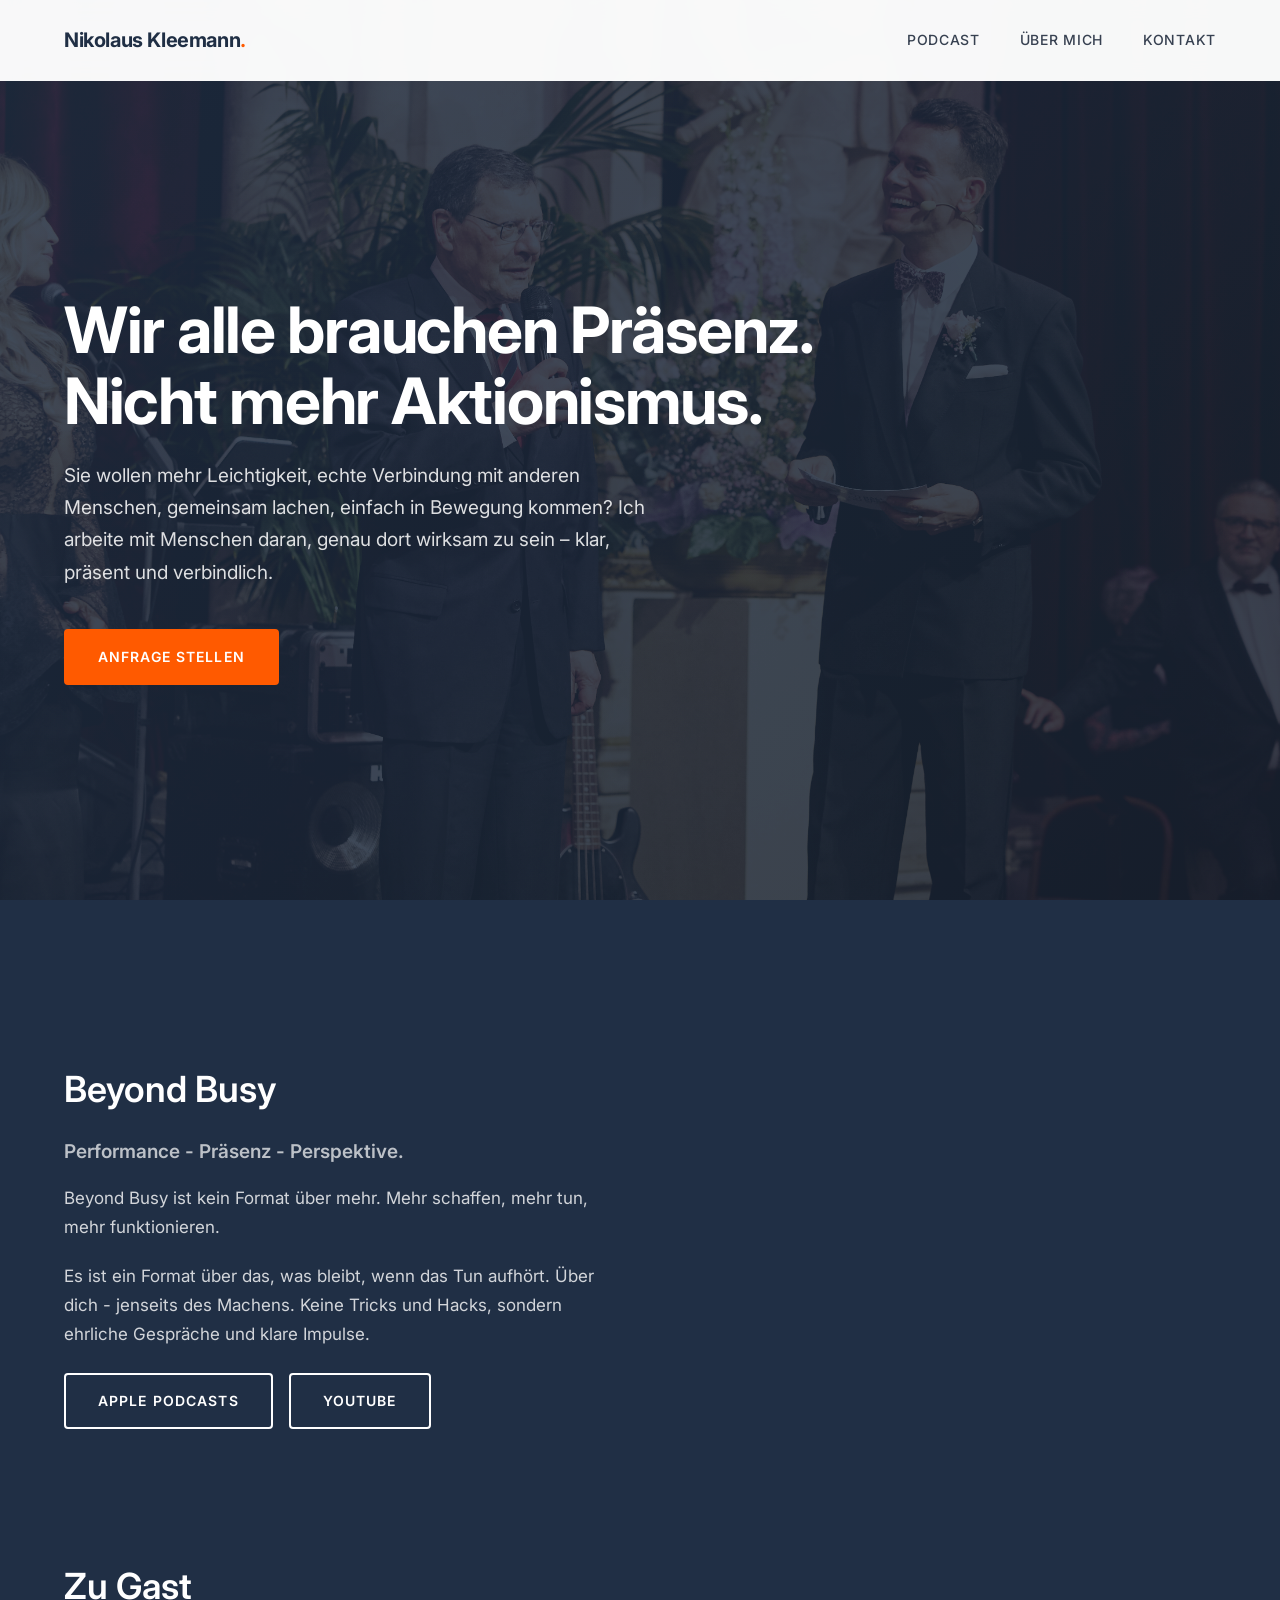
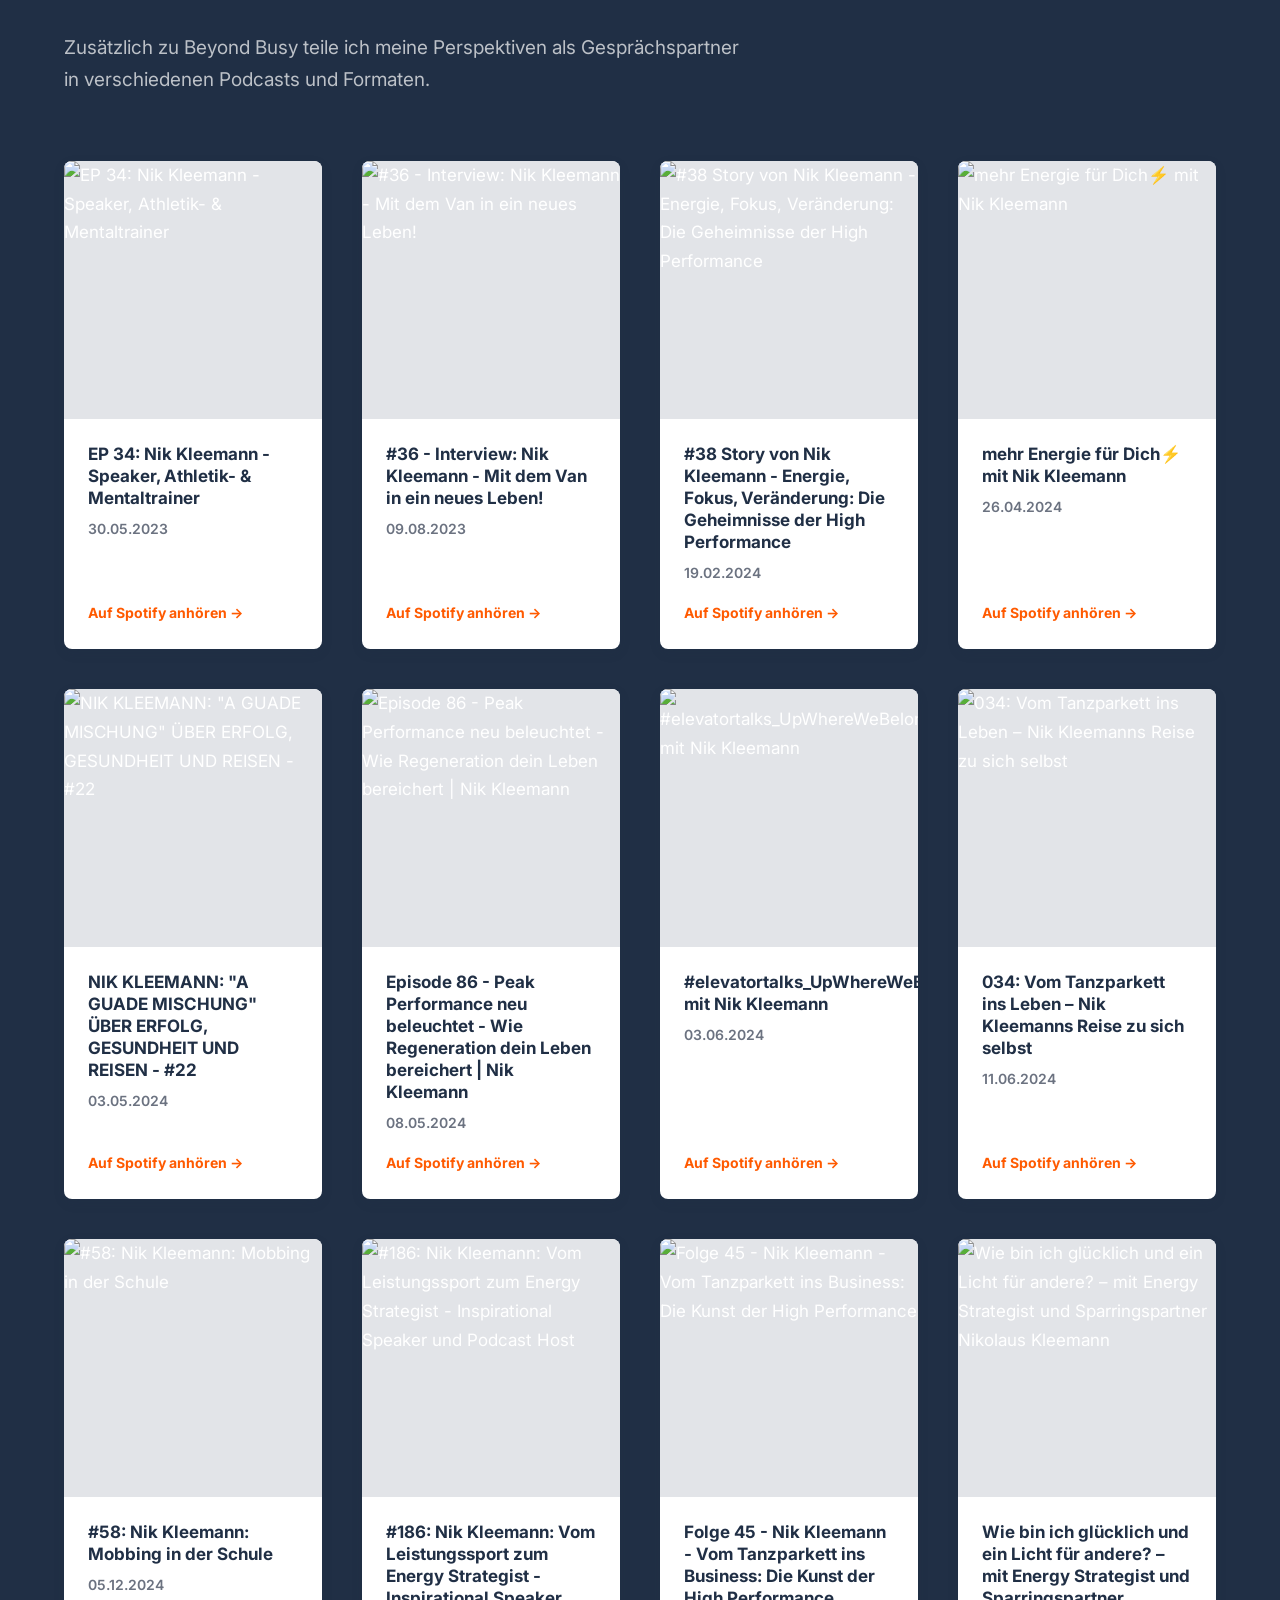
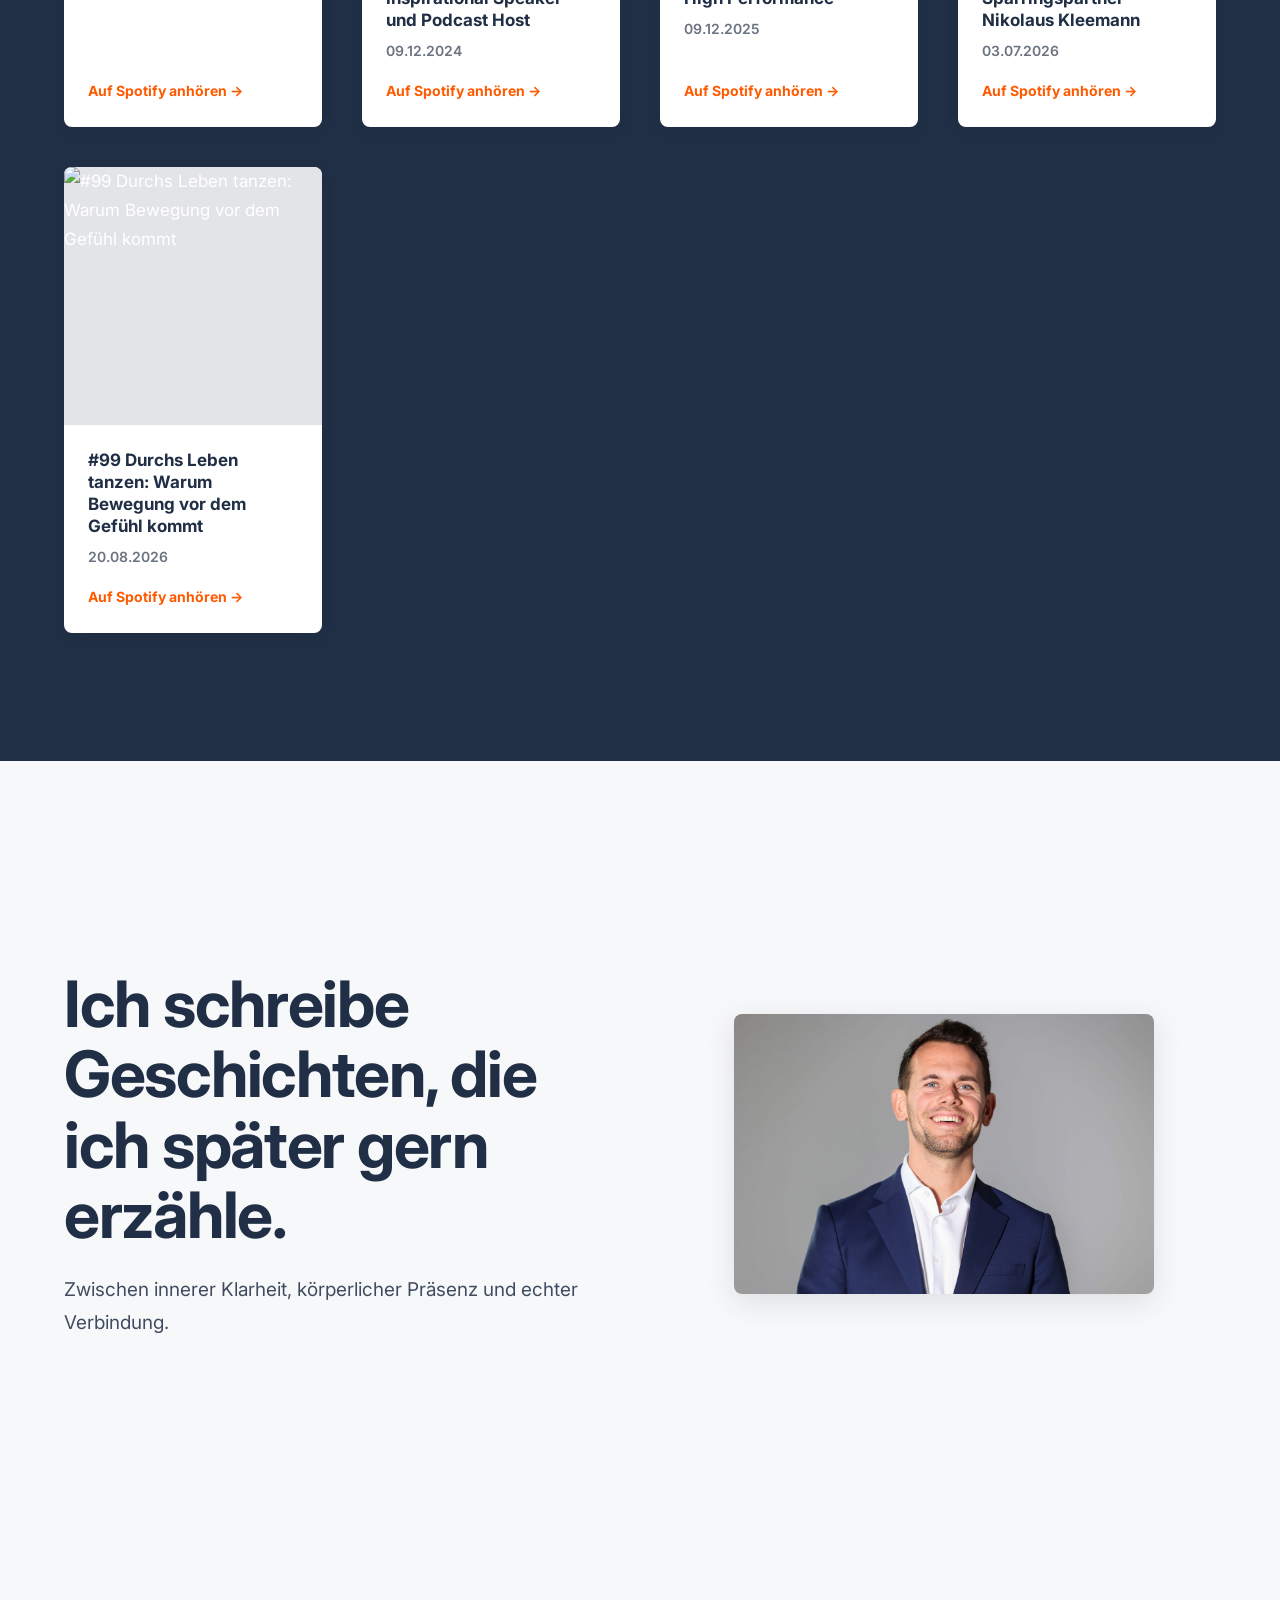
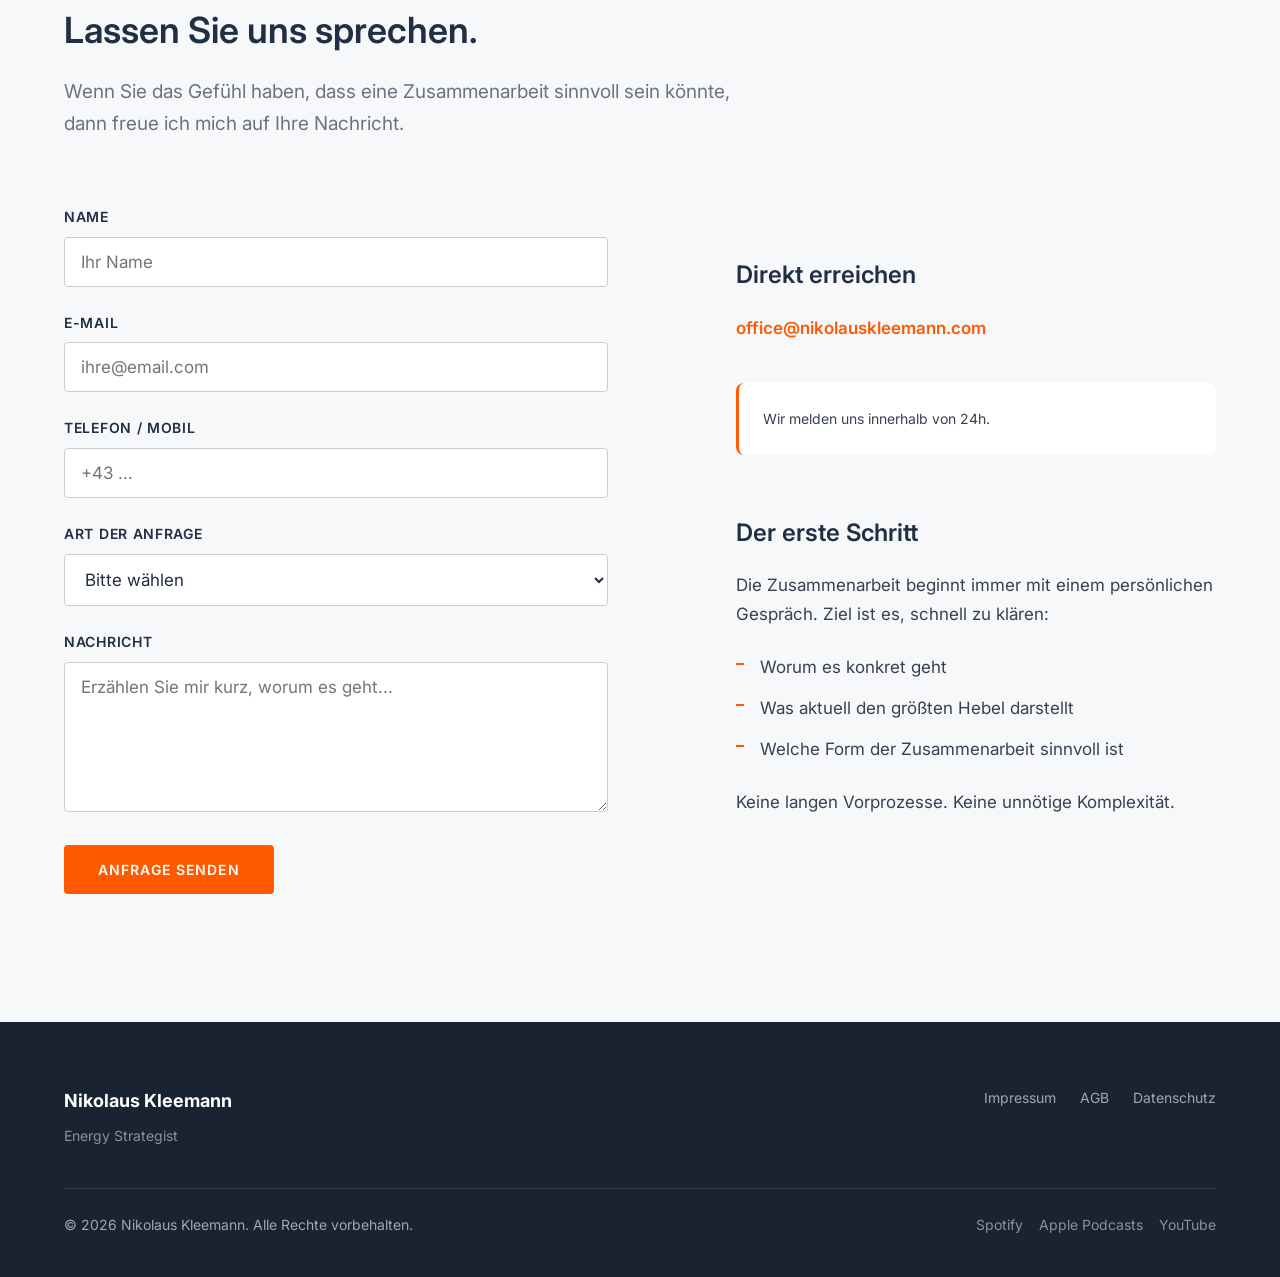
==== commit 54bb3e21: "Update index.html" ====
--- a/index.html
+++ b/index.html
@@ -205,14 +205,6 @@
         </div>
         <div class="fade-in" style="display: flex; justify-content: center;">
           <img src="img/photos/portrait-1.jpg" alt="Nikolaus Kleemann" style="width: 100%; max-width: 420px; border-radius: var(--radius-md); box-shadow: var(--shadow-lg);">
-        </div>
-      </div>
-    </div>
-  </section>
-
-  <section class="section section--light">
-        <div class="fade-in" style="display: flex; align-items: center; justify-content: center;">
-          <img src="img/photos/portrait-2.jpg" alt="Nikolaus Kleemann" style="width: 100%; max-width: 400px; border-radius: var(--radius-md); box-shadow: var(--shadow-lg);">
         </div>
       </div>
     </div>
